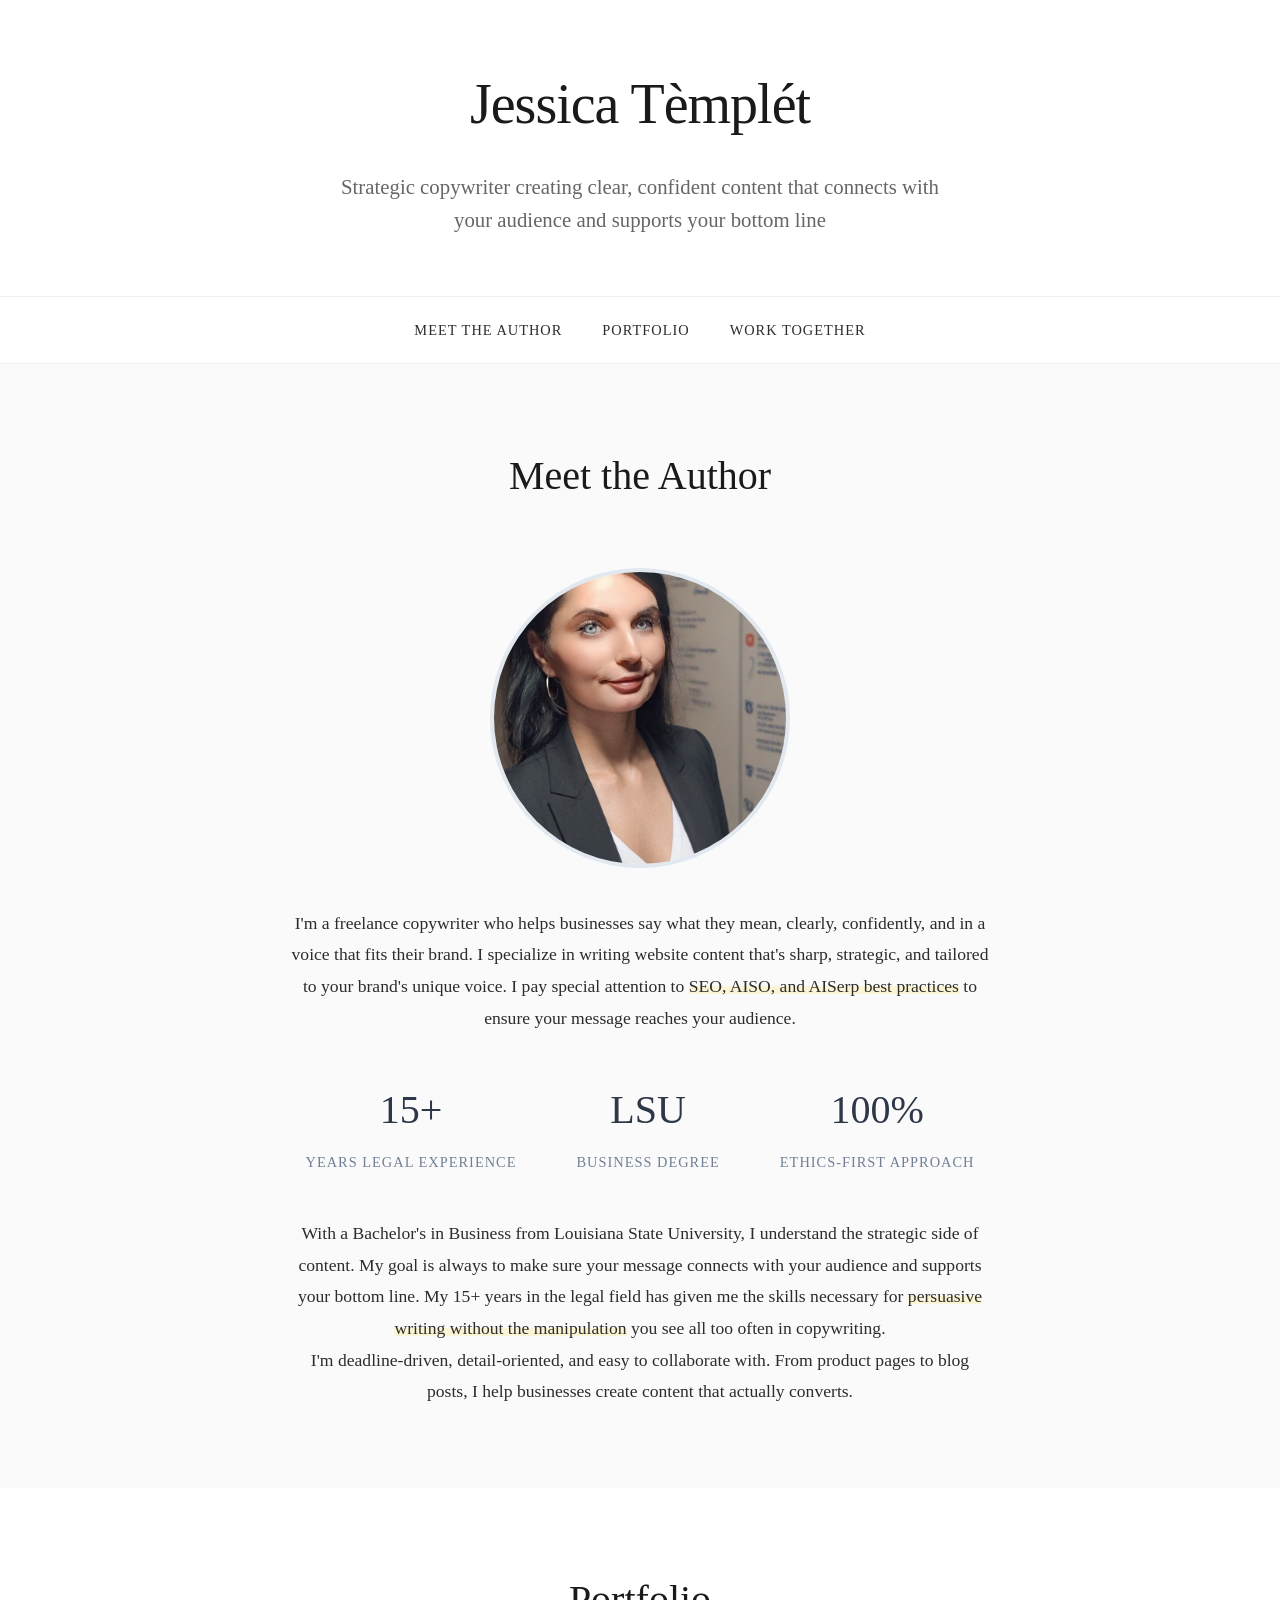
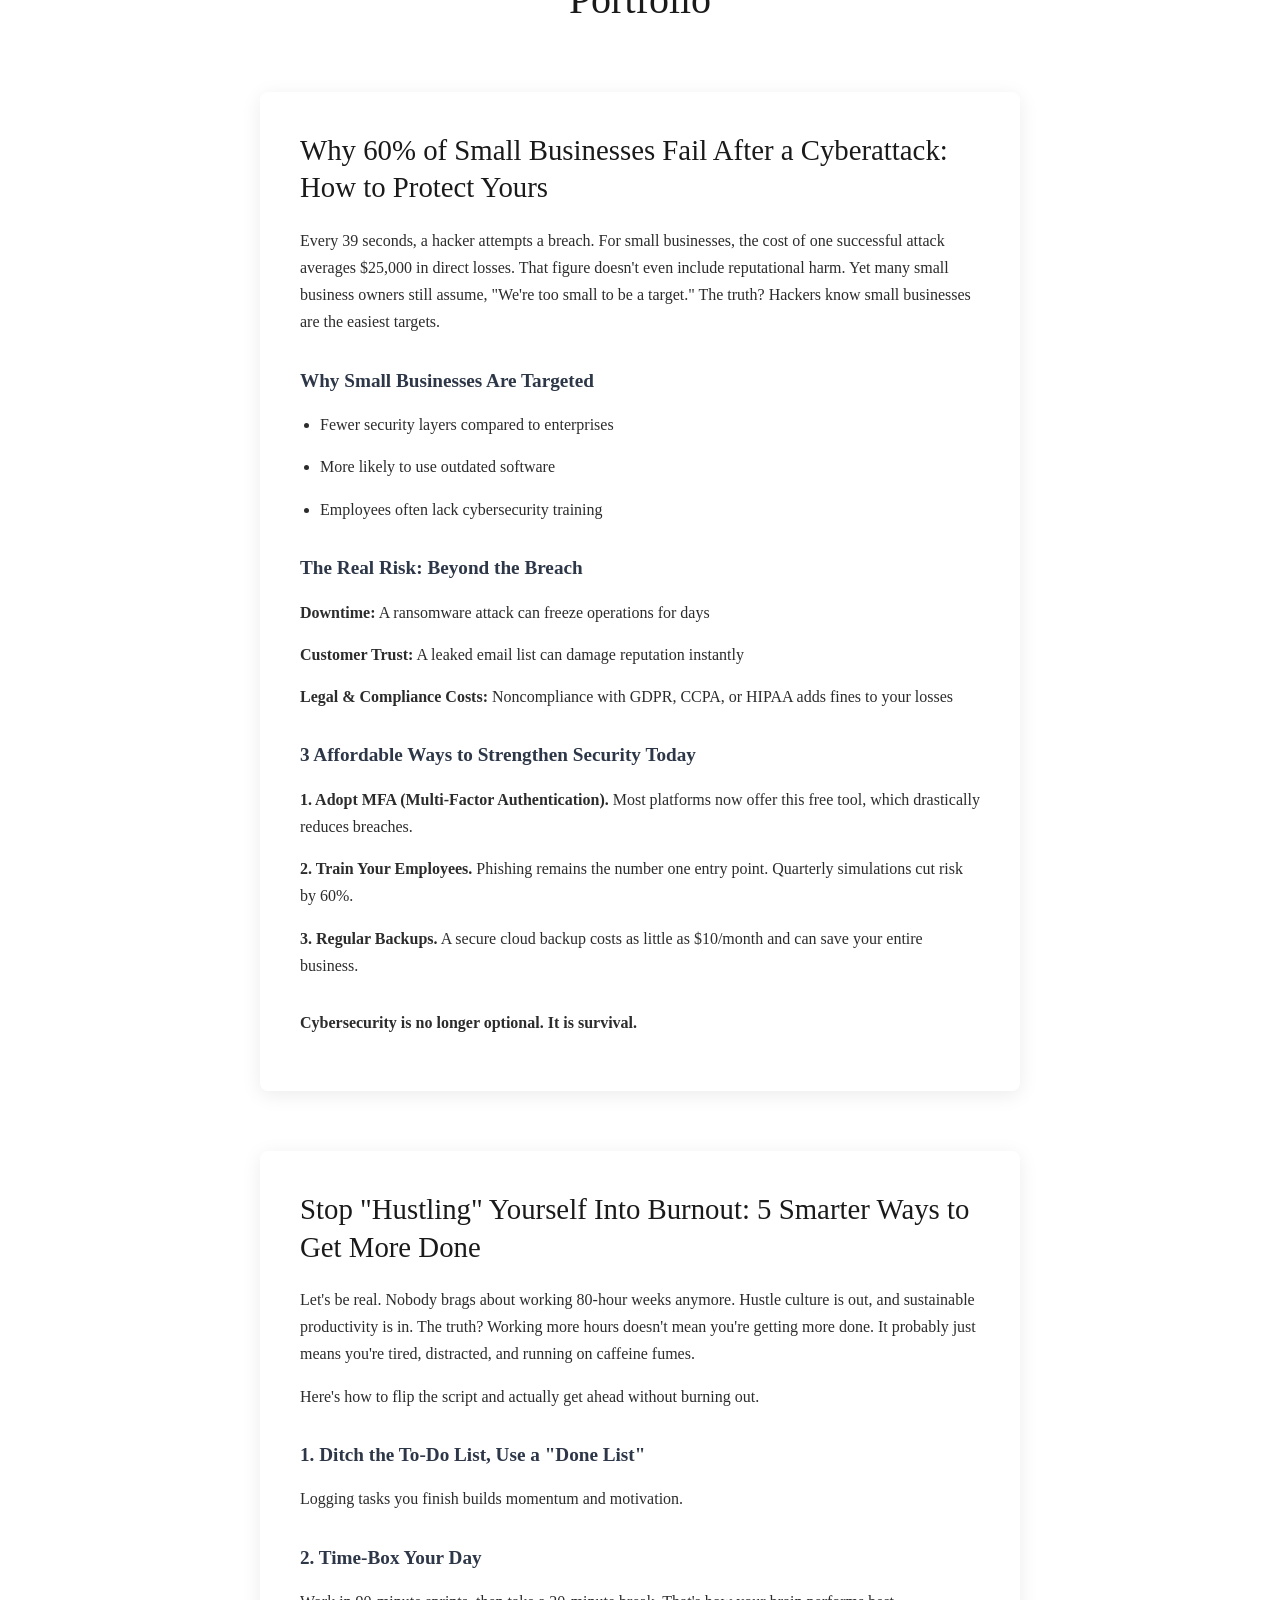
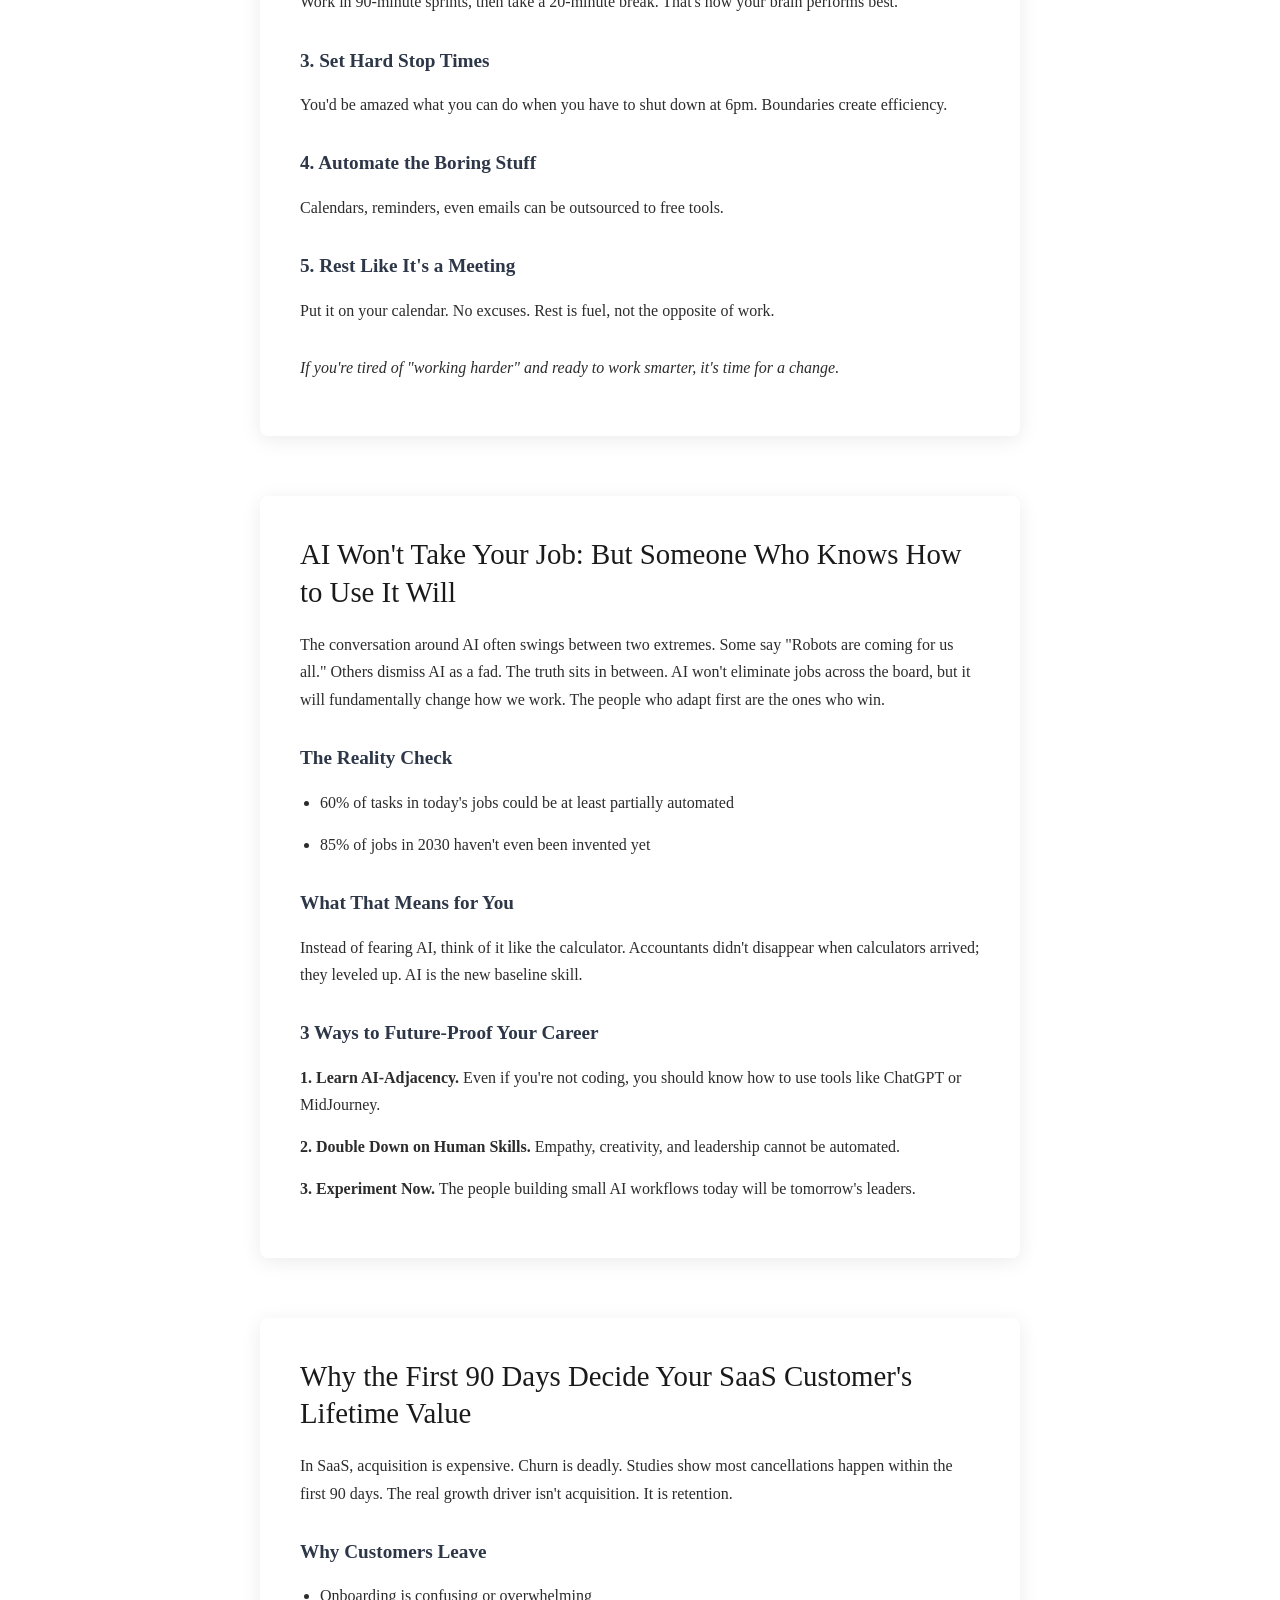
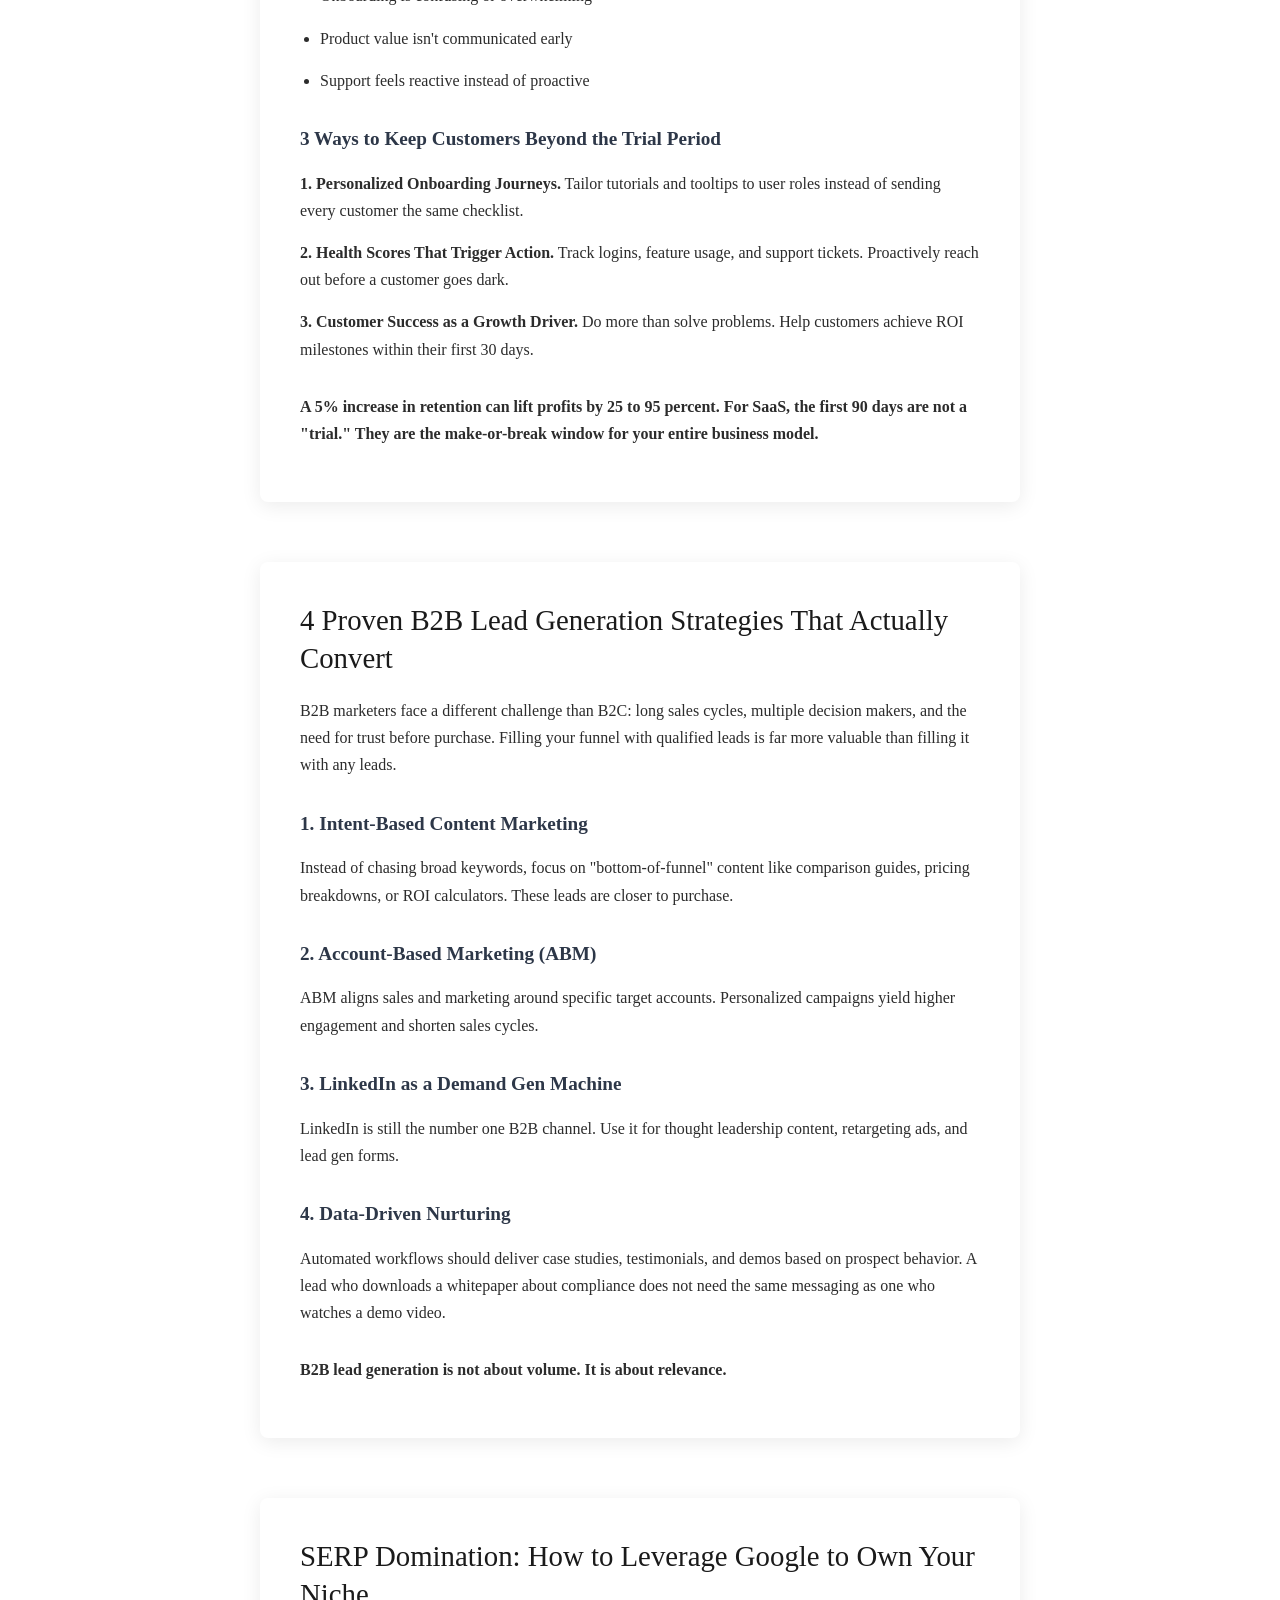
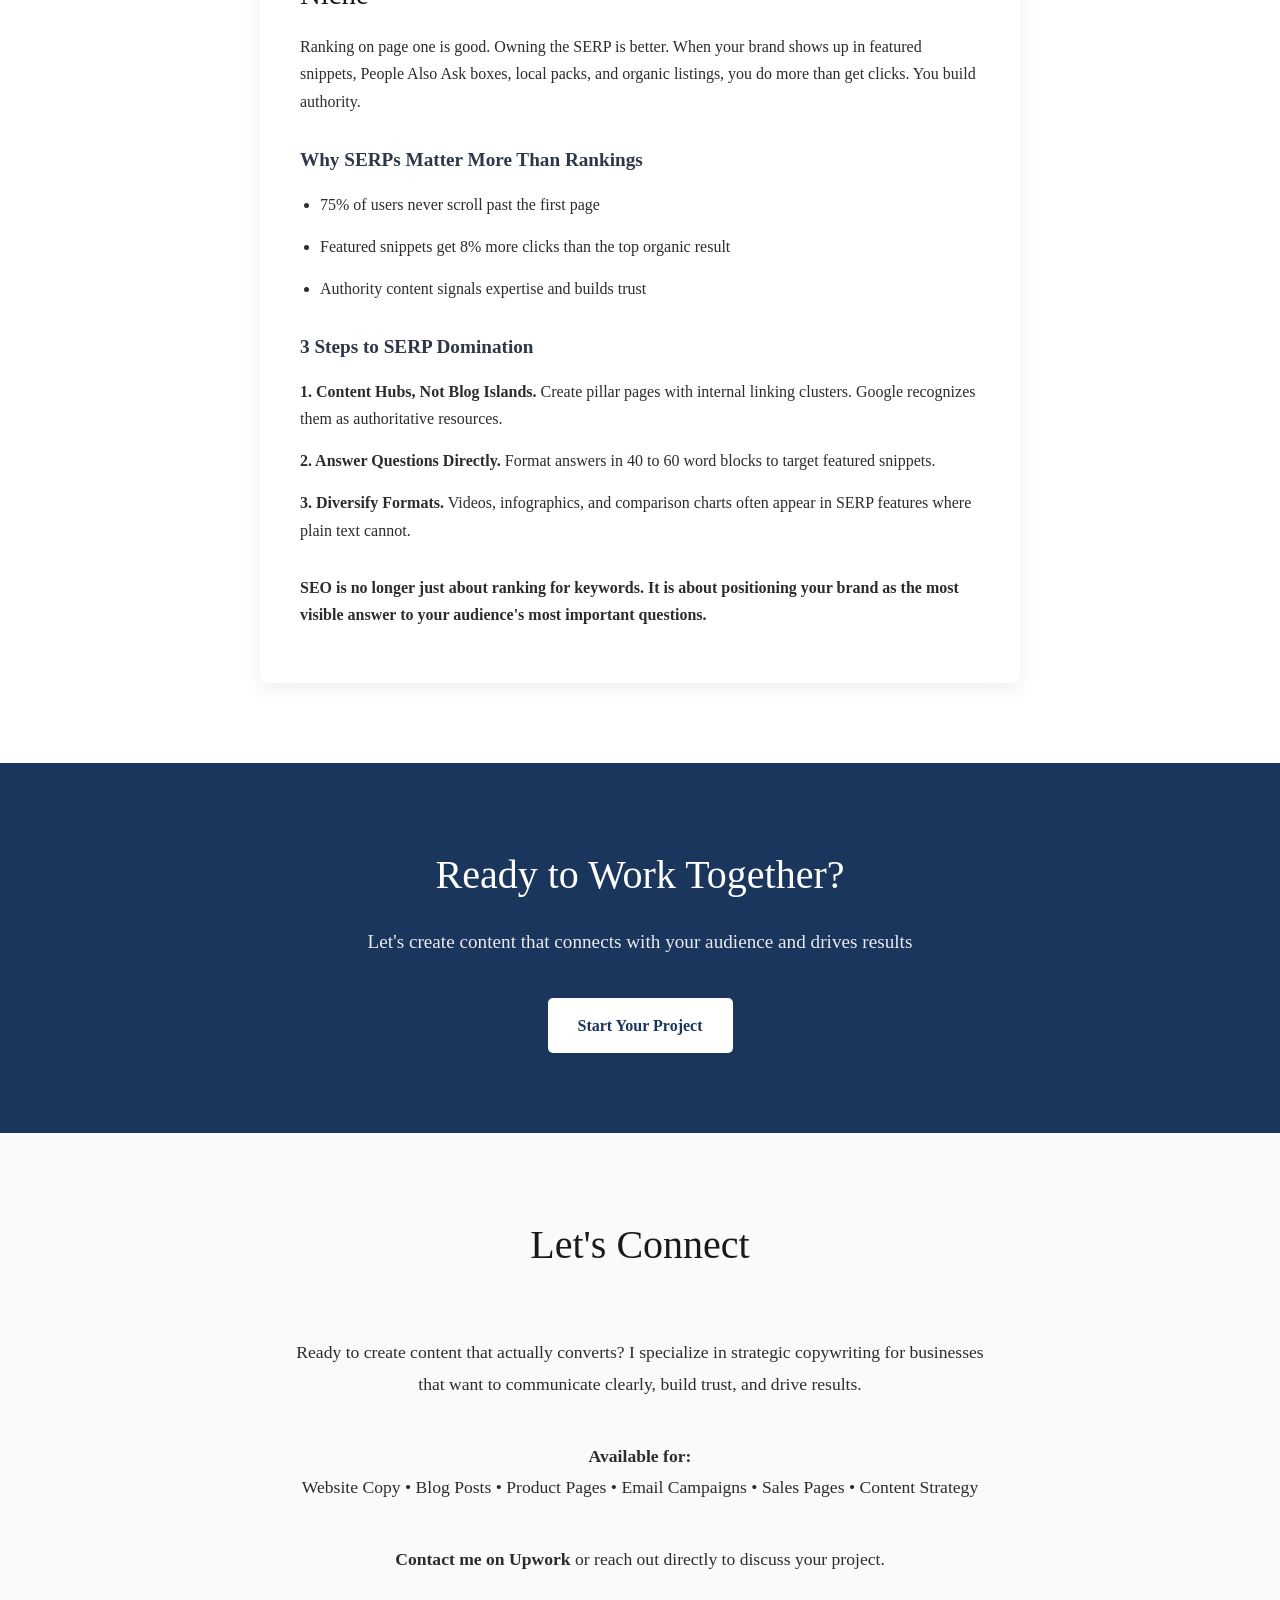
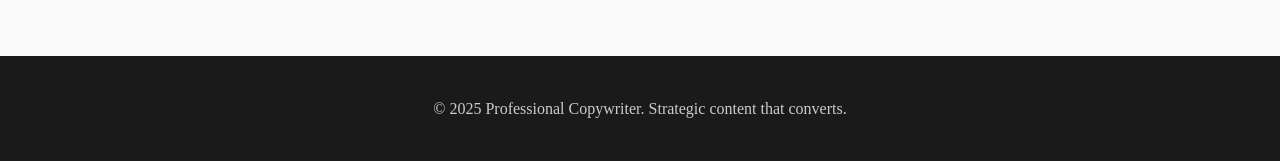
==== index.html @ e5ee4c9c "Update index.html" ====
<!DOCTYPE html>
<html lang="en">
<head>
    <meta charset="UTF-8">
    <meta name="viewport" content="width=device-width, initial-scale=1.0">
    <title>Jessica Tèmplét | Strategic Content That Converts</title>
    <meta name="description" content="Jessica Tèmplét - Freelance copywriter specializing in strategic business content. 15+ years legal experience. Clear, confident copy that converts.">
    <style>
        * {
            margin: 0;
            padding: 0;
            box-sizing: border-box;
        }

        body {
            font-family: 'Georgia', serif;
            line-height: 1.6;
            color: #2c2c2c;
            background-color: #fafafa;
        }

        .container {
            max-width: 800px;
            margin: 0 auto;
            padding: 0 20px;
        }

        header {
            background: #fff;
            padding: 60px 0;
            text-align: center;
            border-bottom: 1px solid #eee;
        }

        .hero-title {
            font-size: 3.5rem;
            font-weight: 300;
            letter-spacing: -1px;
            margin-bottom: 20px;
            color: #1a1a1a;
        }

        .hero-subtitle {
            font-size: 1.3rem;
            color: #666;
            font-weight: 300;
            max-width: 600px;
            margin: 0 auto;
        }

        nav {
            background: #fff;
            padding: 20px 0;
            position: sticky;
            top: 0;
            z-index: 100;
            border-bottom: 1px solid #eee;
        }

        .nav-links {
            display: flex;
            justify-content: center;
            gap: 40px;
            list-style: none;
        }

        .nav-links a {
            text-decoration: none;
            color: #2c2c2c;
            font-weight: 400;
            transition: color 0.3s ease;
            text-transform: uppercase;
            letter-spacing: 1px;
            font-size: 0.9rem;
        }

        .nav-links a:hover {
            color: #1a365d;
        }

        .section {
            padding: 80px 0;
        }

        .section-title {
            font-size: 2.5rem;
            font-weight: 300;
            text-align: center;
            margin-bottom: 60px;
            color: #1a1a1a;
        }

        .about-content {
            font-size: 1.1rem;
            line-height: 1.8;
            max-width: 700px;
            margin: 0 auto;
            text-align: center;
        }

        .portfolio-grid {
            display: grid;
            gap: 60px;
        }

        .portfolio-item {
            background: #fff;
            padding: 40px;
            border-radius: 8px;
            box-shadow: 0 4px 20px rgba(0,0,0,0.08);
            transition: transform 0.3s ease, box-shadow 0.3s ease;
        }

        .portfolio-item:hover {
            transform: translateY(-5px);
            box-shadow: 0 8px 30px rgba(0,0,0,0.12);
        }

        .portfolio-item h3 {
            font-size: 1.8rem;
            font-weight: 400;
            margin-bottom: 20px;
            color: #1a1a1a;
            line-height: 1.3;
        }

        .portfolio-item h4 {
            font-size: 1.2rem;
            font-weight: 600;
            margin: 30px 0 15px 0;
            color: #2d3748;
        }

        .portfolio-item p, .portfolio-item li {
            margin-bottom: 15px;
            line-height: 1.7;
        }

        .portfolio-item ul {
            margin: 15px 0 15px 20px;
        }

        .cta-section {
            background: #1a365d;
            color: white;
            text-align: center;
            padding: 80px 0;
        }

        .cta-title {
            font-size: 2.5rem;
            font-weight: 300;
            margin-bottom: 20px;
        }

        .cta-subtitle {
            font-size: 1.2rem;
            margin-bottom: 40px;
            opacity: 0.9;
        }

        .cta-button {
            display: inline-block;
            background: #fff;
            color: #1a365d;
            padding: 15px 30px;
            text-decoration: none;
            border-radius: 5px;
            font-weight: 600;
            transition: transform 0.3s ease;
        }

        .cta-button:hover {
            transform: translateY(-2px);
        }

        .stats {
            display: flex;
            justify-content: center;
            gap: 60px;
            margin: 40px 0;
            flex-wrap: wrap;
        }

        .stat {
            text-align: center;
        }

        .stat-number {
            font-size: 2.5rem;
            font-weight: 300;
            color: #2d3748;
            display: block;
        }

        .stat-label {
            font-size: 0.9rem;
            text-transform: uppercase;
            letter-spacing: 1px;
            color: #718096;
        }

        .author-photo {
            width: 300px;
            height: 300px;
            border-radius: 50%;
            margin: 0 auto 40px auto;
            display: block;
            object-fit: cover;
            border: 4px solid #e2e8f0;
        }

        footer {
            background: #1a1a1a;
            color: #ccc;
            text-align: center;
            padding: 40px 0;
        }

        .highlight {
            background: linear-gradient(120deg, #ffd70026 0%, #ffd70026 100%);
            background-repeat: no-repeat;
            background-size: 100% 40%;
            background-position: 0 80%;
        }

        @media (max-width: 768px) {
            .hero-title {
                font-size: 2.5rem;
            }
            
            .nav-links {
                flex-direction: column;
                gap: 20px;
            }
            
            .stats {
                flex-direction: column;
                gap: 30px;
            }
            
            .section {
                padding: 60px 0;
            }
        }
    </style>
</head>
<body>
    <header>
        <div class="container">
            <h1 class="hero-title">Jessica Tèmplét</h1>
            <p class="hero-subtitle">Strategic copywriter creating clear, confident content that connects with your audience and supports your bottom line</p>
        </div>
    </header>

    <nav>
        <div class="container">
            <ul class="nav-links">
                <li><a href="#about">Meet the Author</a></li>
                <li><a href="#portfolio">Portfolio</a></li>
                <li><a href="#contact">Work Together</a></li>
            </ul>
        </div>
    </nav>

    <section id="about" class="section">
        <div class="container">
            <h2 class="section-title">Meet the Author</h2>
            <img src="photo-placeholder.jpg" alt="Jessica Tèmplét" class="author-photo">
            <div class="about-content">
                <p>I'm a freelance copywriter who helps businesses say what they mean, clearly, confidently, and in a voice that fits their brand. I specialize in writing website content that's sharp, strategic, and tailored to your brand's unique voice. I pay special attention to <span class="highlight">SEO, AISO, and AISerp best practices</span> to ensure your message reaches your audience.</p>
                
                <div class="stats">
                    <div class="stat">
                        <span class="stat-number">15+</span>
                        <span class="stat-label">Years Legal Experience</span>
                    </div>
                    <div class="stat">
                        <span class="stat-number">LSU</span>
                        <span class="stat-label">Business Degree</span>
                    </div>
                    <div class="stat">
                        <span class="stat-number">100%</span>
                        <span class="stat-label">Ethics-First Approach</span>
                    </div>
                </div>

                <p>With a Bachelor's in Business from Louisiana State University, I understand the strategic side of content. My goal is always to make sure your message connects with your audience and supports your bottom line. My 15+ years in the legal field has given me the skills necessary for <span class="highlight">persuasive writing without the manipulation</span> you see all too often in copywriting.</p>

                <p>I'm deadline-driven, detail-oriented, and easy to collaborate with. From product pages to blog posts, I help businesses create content that actually converts.</p>
            </div>
        </div>
    </section>

    <section id="portfolio" class="section" style="background: #fff;">
        <div class="container">
            <h2 class="section-title">Portfolio</h2>
            <div class="portfolio-grid">
                
                <article class="portfolio-item">
                    <h3>Why 60% of Small Businesses Fail After a Cyberattack: How to Protect Yours</h3>
                    <p>Every 39 seconds, a hacker attempts a breach. For small businesses, the cost of one successful attack averages $25,000 in direct losses. That figure doesn't even include reputational harm. Yet many small business owners still assume, "We're too small to be a target." The truth? Hackers know small businesses are the easiest targets.</p>
                    
                    <h4>Why Small Businesses Are Targeted</h4>
                    <ul>
                        <li>Fewer security layers compared to enterprises</li>
                        <li>More likely to use outdated software</li>
                        <li>Employees often lack cybersecurity training</li>
                    </ul>
                    
                    <h4>The Real Risk: Beyond the Breach</h4>
                    <p><strong>Downtime:</strong> A ransomware attack can freeze operations for days</p>
                    <p><strong>Customer Trust:</strong> A leaked email list can damage reputation instantly</p>
                    <p><strong>Legal & Compliance Costs:</strong> Noncompliance with GDPR, CCPA, or HIPAA adds fines to your losses</p>
                    
                    <h4>3 Affordable Ways to Strengthen Security Today</h4>
                    <p><strong>1. Adopt MFA (Multi-Factor Authentication).</strong> Most platforms now offer this free tool, which drastically reduces breaches.</p>
                    <p><strong>2. Train Your Employees.</strong> Phishing remains the number one entry point. Quarterly simulations cut risk by 60%.</p>
                    <p><strong>3. Regular Backups.</strong> A secure cloud backup costs as little as $10/month and can save your entire business.</p>
                    
                    <p style="margin-top: 30px; font-weight: 600;">Cybersecurity is no longer optional. It is survival.</p>
                </article>

                <article class="portfolio-item">
                    <h3>Stop "Hustling" Yourself Into Burnout: 5 Smarter Ways to Get More Done</h3>
                    <p>Let's be real. Nobody brags about working 80-hour weeks anymore. Hustle culture is out, and sustainable productivity is in. The truth? Working more hours doesn't mean you're getting more done. It probably just means you're tired, distracted, and running on caffeine fumes.</p>
                    
                    <p>Here's how to flip the script and actually get ahead without burning out.</p>
                    
                    <h4>1. Ditch the To-Do List, Use a "Done List"</h4>
                    <p>Logging tasks you finish builds momentum and motivation.</p>
                    
                    <h4>2. Time-Box Your Day</h4>
                    <p>Work in 90-minute sprints, then take a 20-minute break. That's how your brain performs best.</p>
                    
                    <h4>3. Set Hard Stop Times</h4>
                    <p>You'd be amazed what you can do when you have to shut down at 6pm. Boundaries create efficiency.</p>
                    
                    <h4>4. Automate the Boring Stuff</h4>
                    <p>Calendars, reminders, even emails can be outsourced to free tools.</p>
                    
                    <h4>5. Rest Like It's a Meeting</h4>
                    <p>Put it on your calendar. No excuses. Rest is fuel, not the opposite of work.</p>
                    
                    <p style="margin-top: 30px; font-style: italic;">If you're tired of "working harder" and ready to work smarter, it's time for a change.</p>
                </article>

                <article class="portfolio-item">
                    <h3>AI Won't Take Your Job: But Someone Who Knows How to Use It Will</h3>
                    <p>The conversation around AI often swings between two extremes. Some say "Robots are coming for us all." Others dismiss AI as a fad. The truth sits in between. AI won't eliminate jobs across the board, but it will fundamentally change how we work. The people who adapt first are the ones who win.</p>
                    
                    <h4>The Reality Check</h4>
                    <ul>
                        <li>60% of tasks in today's jobs could be at least partially automated</li>
                        <li>85% of jobs in 2030 haven't even been invented yet</li>
                    </ul>
                    
                    <h4>What That Means for You</h4>
                    <p>Instead of fearing AI, think of it like the calculator. Accountants didn't disappear when calculators arrived; they leveled up. AI is the new baseline skill.</p>
                    
                    <h4>3 Ways to Future-Proof Your Career</h4>
                    <p><strong>1. Learn AI-Adjacency.</strong> Even if you're not coding, you should know how to use tools like ChatGPT or MidJourney.</p>
                    <p><strong>2. Double Down on Human Skills.</strong> Empathy, creativity, and leadership cannot be automated.</p>
                    <p><strong>3. Experiment Now.</strong> The people building small AI workflows today will be tomorrow's leaders.</p>
                </article>

                <article class="portfolio-item">
                    <h3>Why the First 90 Days Decide Your SaaS Customer's Lifetime Value</h3>
                    <p>In SaaS, acquisition is expensive. Churn is deadly. Studies show most cancellations happen within the first 90 days. The real growth driver isn't acquisition. It is retention.</p>
                    
                    <h4>Why Customers Leave</h4>
                    <ul>
                        <li>Onboarding is confusing or overwhelming</li>
                        <li>Product value isn't communicated early</li>
                        <li>Support feels reactive instead of proactive</li>
                    </ul>
                    
                    <h4>3 Ways to Keep Customers Beyond the Trial Period</h4>
                    <p><strong>1. Personalized Onboarding Journeys.</strong> Tailor tutorials and tooltips to user roles instead of sending every customer the same checklist.</p>
                    <p><strong>2. Health Scores That Trigger Action.</strong> Track logins, feature usage, and support tickets. Proactively reach out before a customer goes dark.</p>
                    <p><strong>3. Customer Success as a Growth Driver.</strong> Do more than solve problems. Help customers achieve ROI milestones within their first 30 days.</p>
                    
                    <p style="margin-top: 30px; font-weight: 600;">A 5% increase in retention can lift profits by 25 to 95 percent. For SaaS, the first 90 days are not a "trial." They are the make-or-break window for your entire business model.</p>
                </article>

                <article class="portfolio-item">
                    <h3>4 Proven B2B Lead Generation Strategies That Actually Convert</h3>
                    <p>B2B marketers face a different challenge than B2C: long sales cycles, multiple decision makers, and the need for trust before purchase. Filling your funnel with qualified leads is far more valuable than filling it with any leads.</p>
                    
                    <h4>1. Intent-Based Content Marketing</h4>
                    <p>Instead of chasing broad keywords, focus on "bottom-of-funnel" content like comparison guides, pricing breakdowns, or ROI calculators. These leads are closer to purchase.</p>
                    
                    <h4>2. Account-Based Marketing (ABM)</h4>
                    <p>ABM aligns sales and marketing around specific target accounts. Personalized campaigns yield higher engagement and shorten sales cycles.</p>
                    
                    <h4>3. LinkedIn as a Demand Gen Machine</h4>
                    <p>LinkedIn is still the number one B2B channel. Use it for thought leadership content, retargeting ads, and lead gen forms.</p>
                    
                    <h4>4. Data-Driven Nurturing</h4>
                    <p>Automated workflows should deliver case studies, testimonials, and demos based on prospect behavior. A lead who downloads a whitepaper about compliance does not need the same messaging as one who watches a demo video.</p>
                    
                    <p style="margin-top: 30px; font-weight: 600;">B2B lead generation is not about volume. It is about relevance.</p>
                </article>

                <article class="portfolio-item">
                    <h3>SERP Domination: How to Leverage Google to Own Your Niche</h3>
                    <p>Ranking on page one is good. Owning the SERP is better. When your brand shows up in featured snippets, People Also Ask boxes, local packs, and organic listings, you do more than get clicks. You build authority.</p>
                    
                    <h4>Why SERPs Matter More Than Rankings</h4>
                    <ul>
                        <li>75% of users never scroll past the first page</li>
                        <li>Featured snippets get 8% more clicks than the top organic result</li>
                        <li>Authority content signals expertise and builds trust</li>
                    </ul>
                    
                    <h4>3 Steps to SERP Domination</h4>
                    <p><strong>1. Content Hubs, Not Blog Islands.</strong> Create pillar pages with internal linking clusters. Google recognizes them as authoritative resources.</p>
                    <p><strong>2. Answer Questions Directly.</strong> Format answers in 40 to 60 word blocks to target featured snippets.</p>
                    <p><strong>3. Diversify Formats.</strong> Videos, infographics, and comparison charts often appear in SERP features where plain text cannot.</p>
                    
                    <p style="margin-top: 30px; font-weight: 600;">SEO is no longer just about ranking for keywords. It is about positioning your brand as the most visible answer to your audience's most important questions.</p>
                </article>

            </div>
        </div>
    </section>

    <section class="cta-section">
        <div class="container">
            <h2 class="cta-title">Ready to Work Together?</h2>
            <p class="cta-subtitle">Let's create content that connects with your audience and drives results</p>
            <a href="#contact" class="cta-button">Start Your Project</a>
        </div>
    </section>

    <section id="contact" class="section">
        <div class="container">
            <h2 class="section-title">Let's Connect</h2>
            <div class="about-content">
                <p>Ready to create content that actually converts? I specialize in strategic copywriting for businesses that want to communicate clearly, build trust, and drive results.</p>
                
                <p style="margin-top: 40px; font-weight: 600;">Available for:</p>
                <p>Website Copy • Blog Posts • Product Pages • Email Campaigns • Sales Pages • Content Strategy</p>
                
                <p style="margin-top: 40px;">
                    <strong>Contact me on Upwork</strong> or reach out directly to discuss your project.
                </p>
            </div>
        </div>
    </section>

    <footer>
        <div class="container">
            <p>&copy; 2025 Professional Copywriter. Strategic content that converts.</p>
        </div>
    </footer>

    <script>
        // Smooth scrolling for navigation links
        document.querySelectorAll('a[href^="#"]').forEach(anchor => {
            anchor.addEventListener('click', function (e) {
                e.preventDefault();
                const target = document.querySelector(this.getAttribute('href'));
                if (target) {
                    target.scrollIntoView({
                        behavior: 'smooth',
                        block: 'start'
                    });
                }
            });
        });

        // Add scroll effect to highlight current section
        window.addEventListener('scroll', () => {
            const sections = document.querySelectorAll('section[id]');
            const navLinks = document.querySelectorAll('.nav-links a');
            
            let current = '';
            sections.forEach(section => {
                const sectionTop = section.offsetTop - 100;
                if (window.pageYOffset >= sectionTop) {
                    current = section.getAttribute('id');
                }
            });

            navLinks.forEach(link => {
                link.style.color = link.getAttribute('href') === '#' + current ? '#0066cc' : '#2c2c2c';
            });
        });
    </script>
</body>
</html>
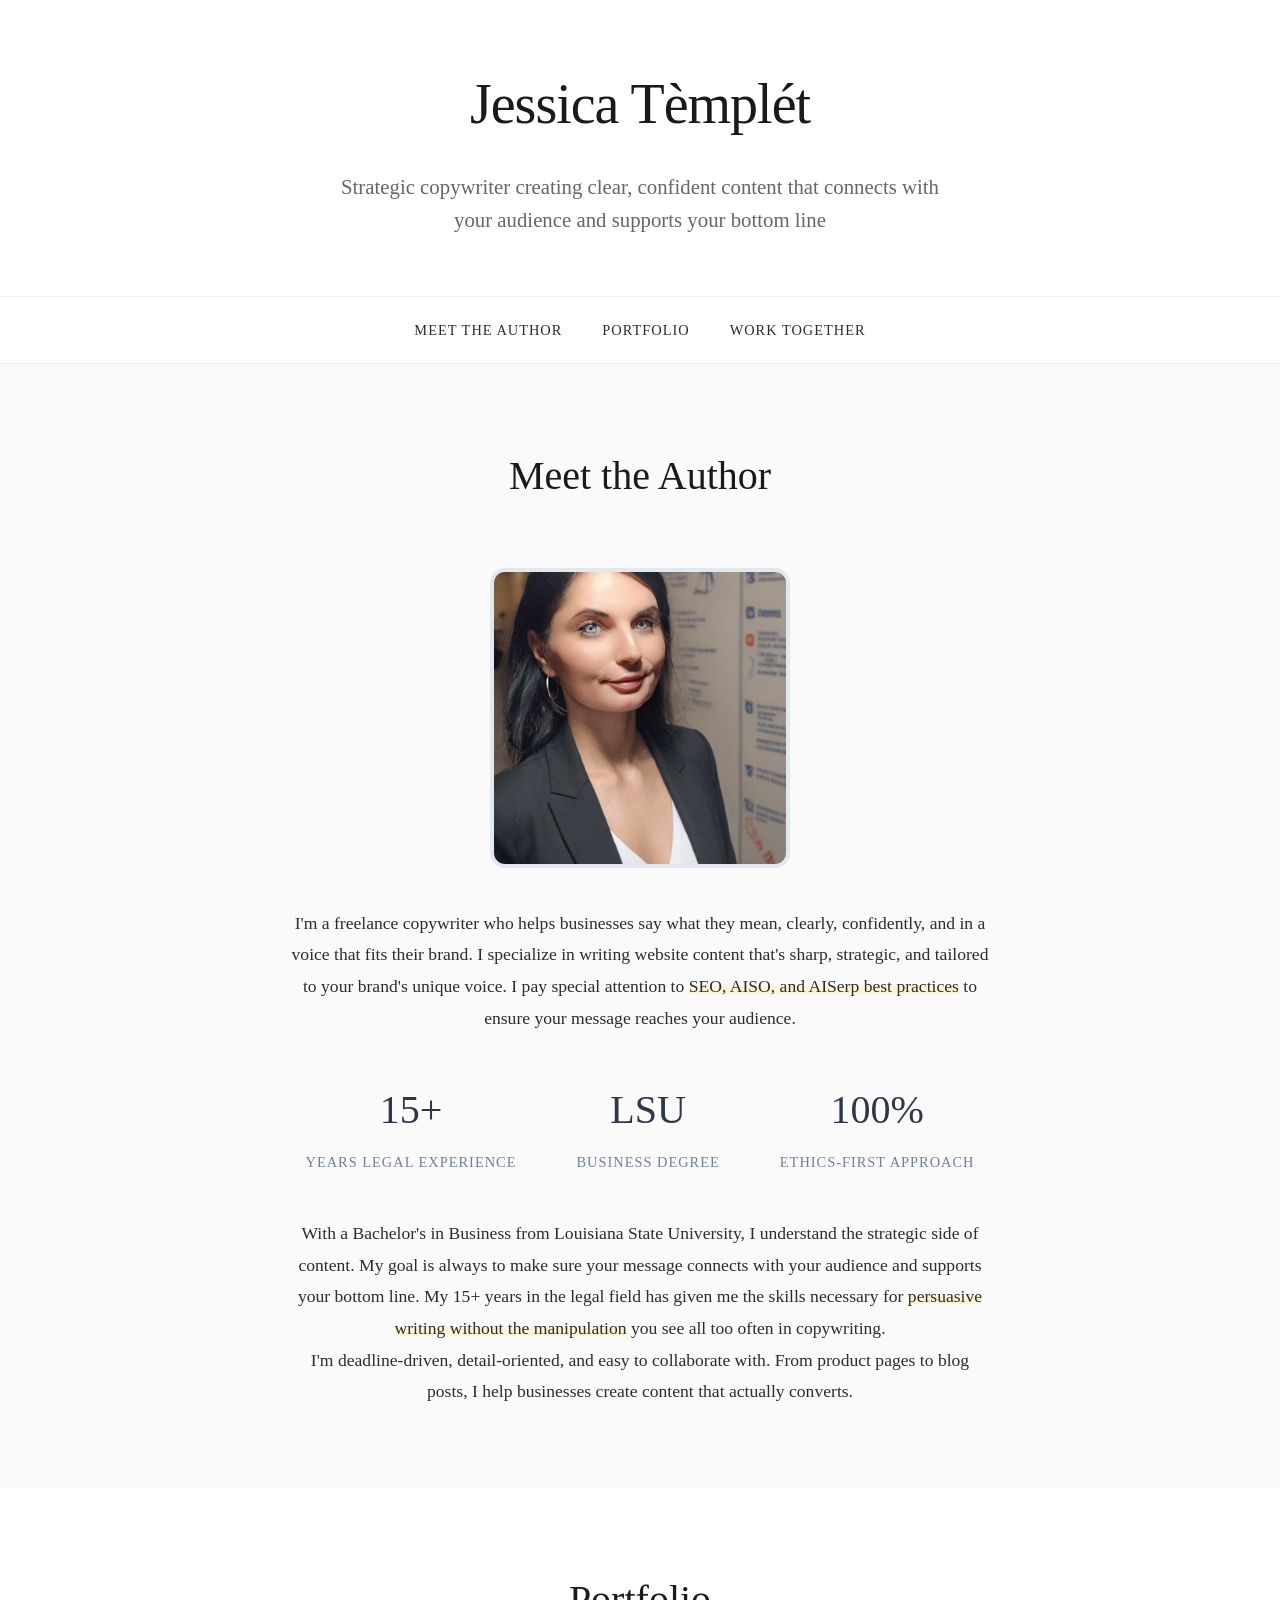
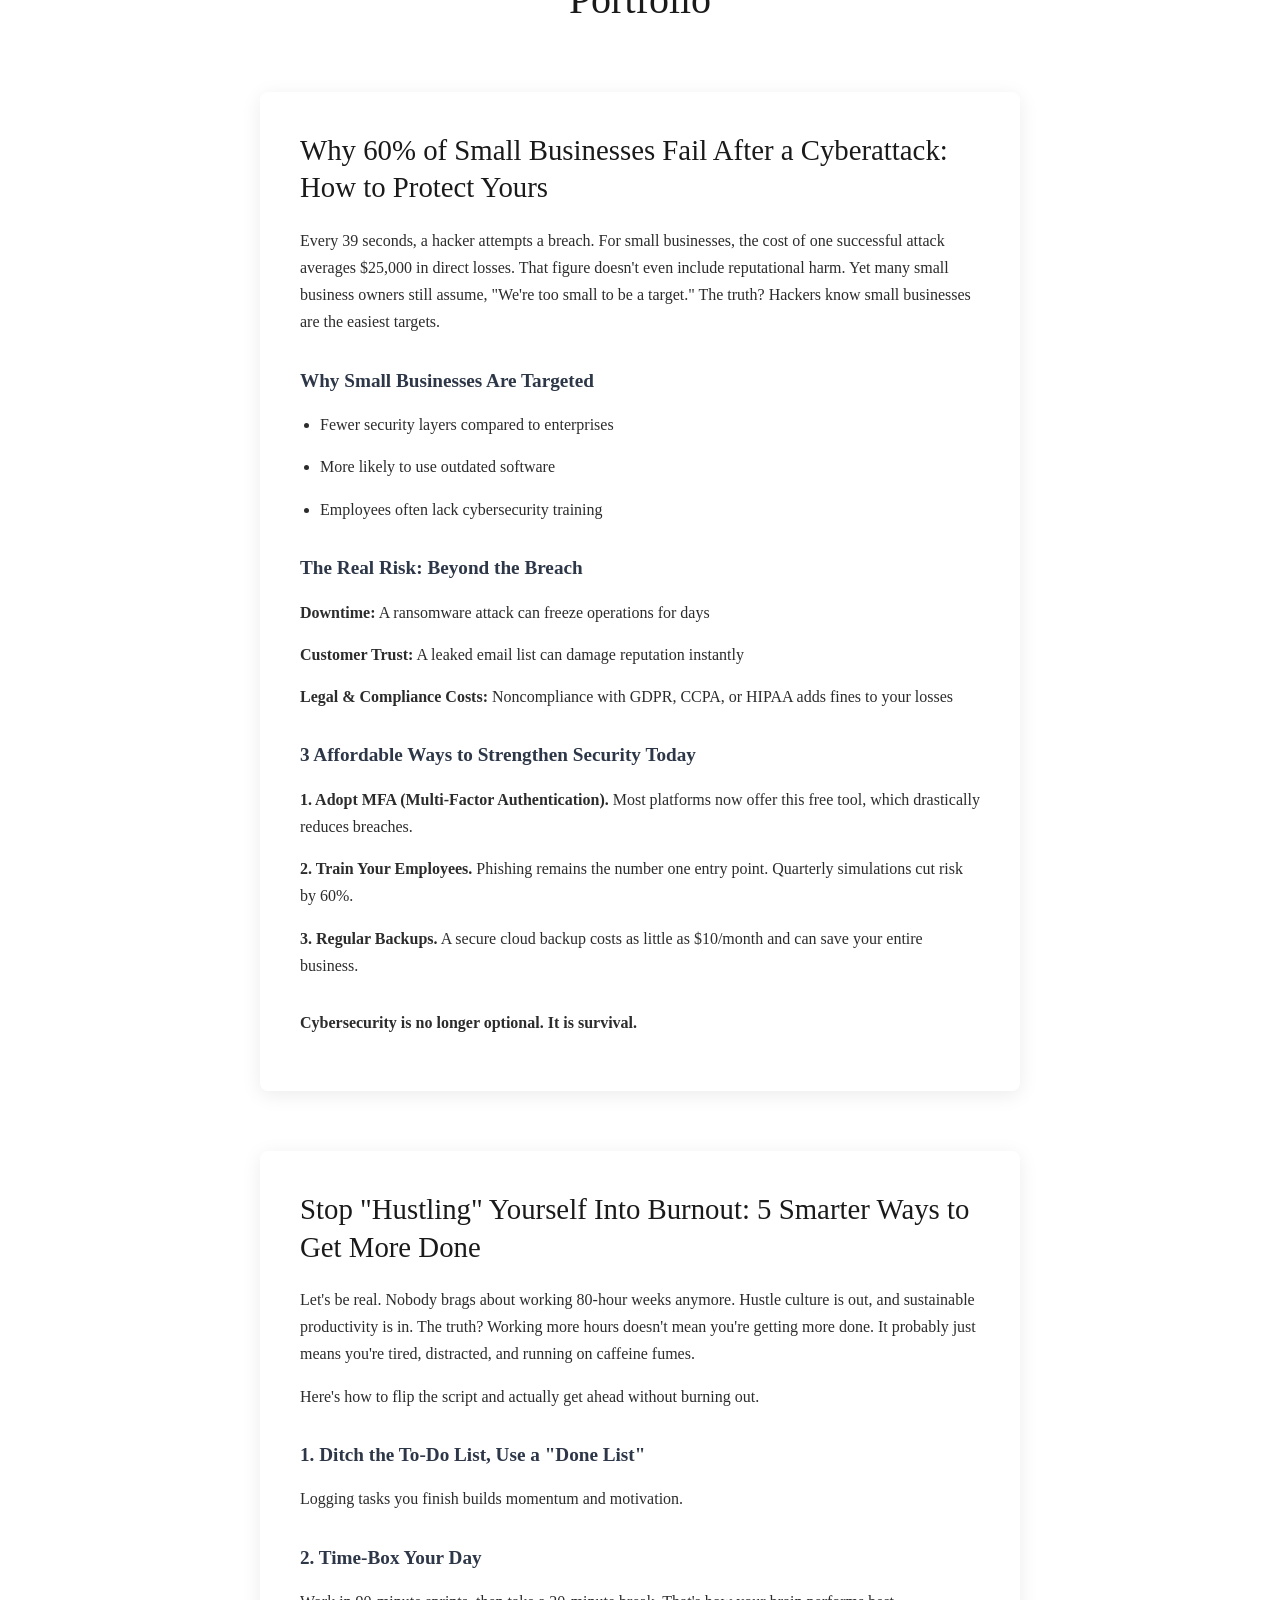
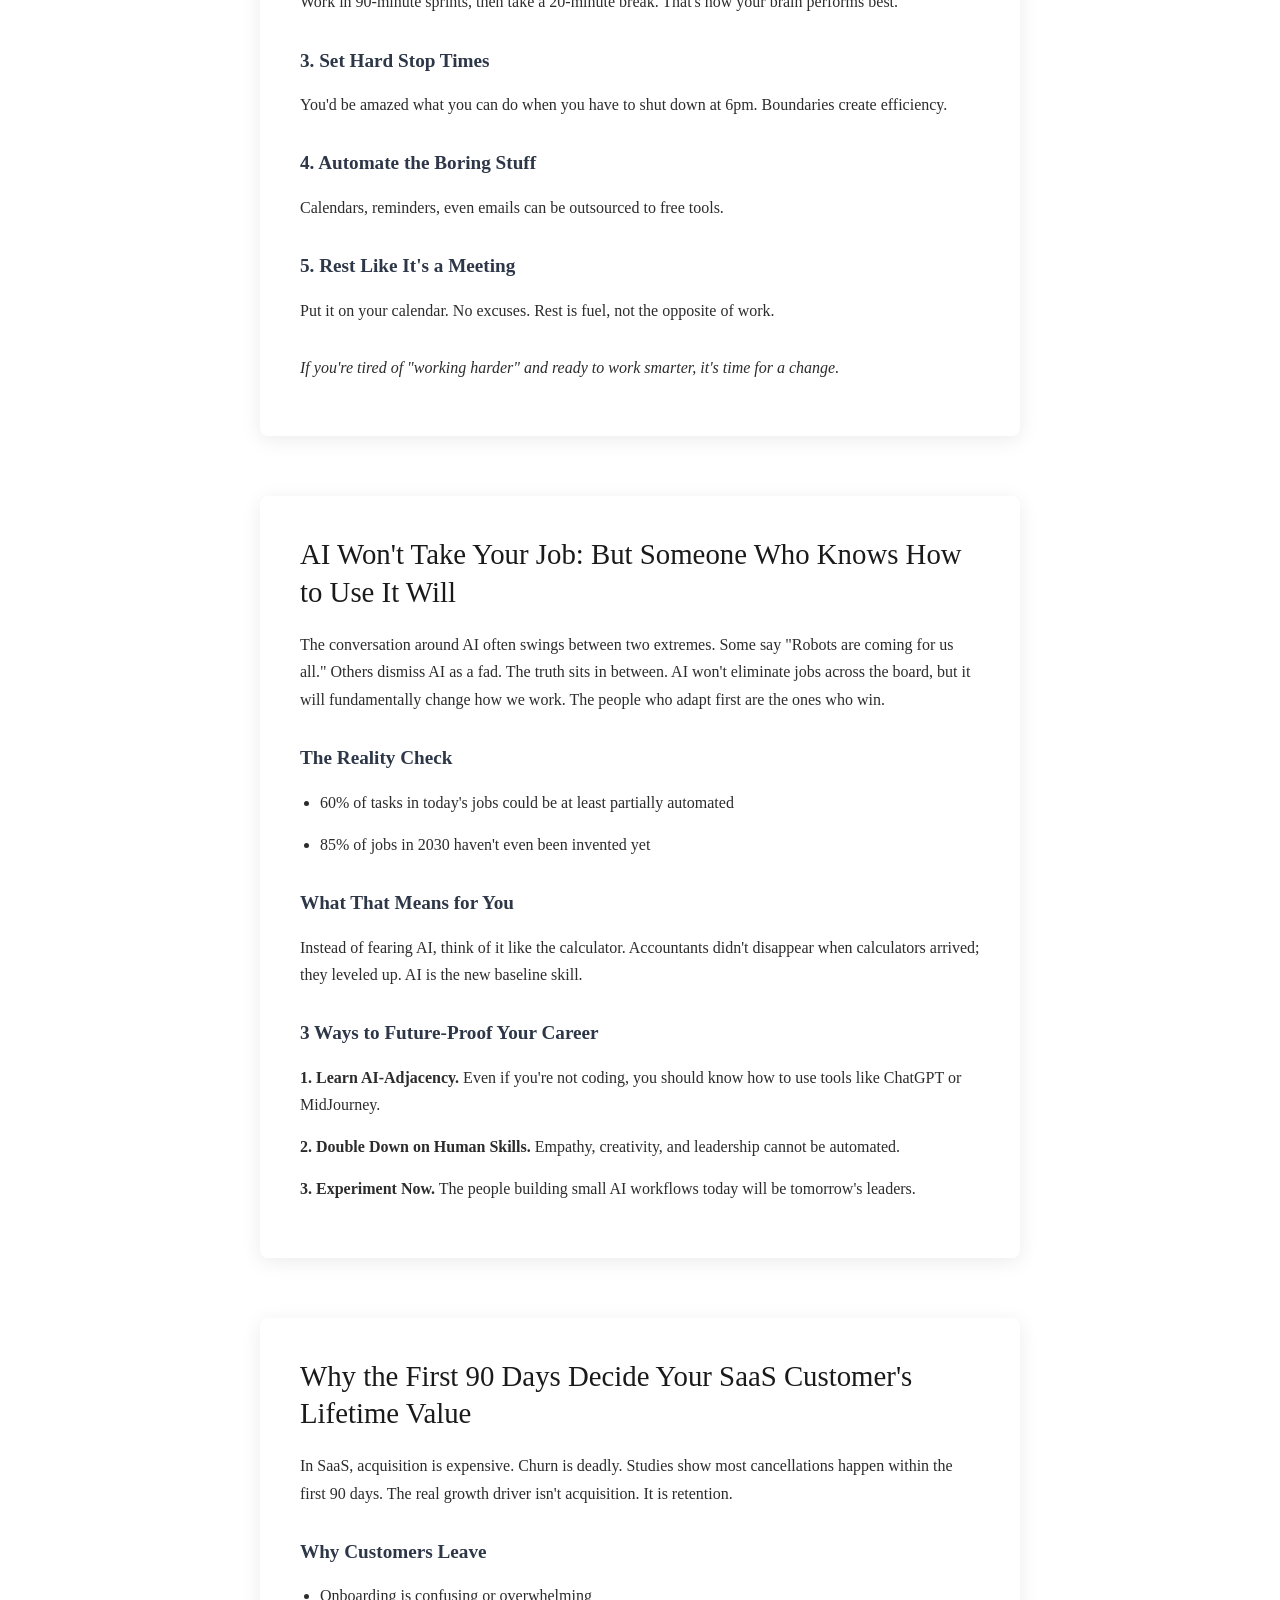
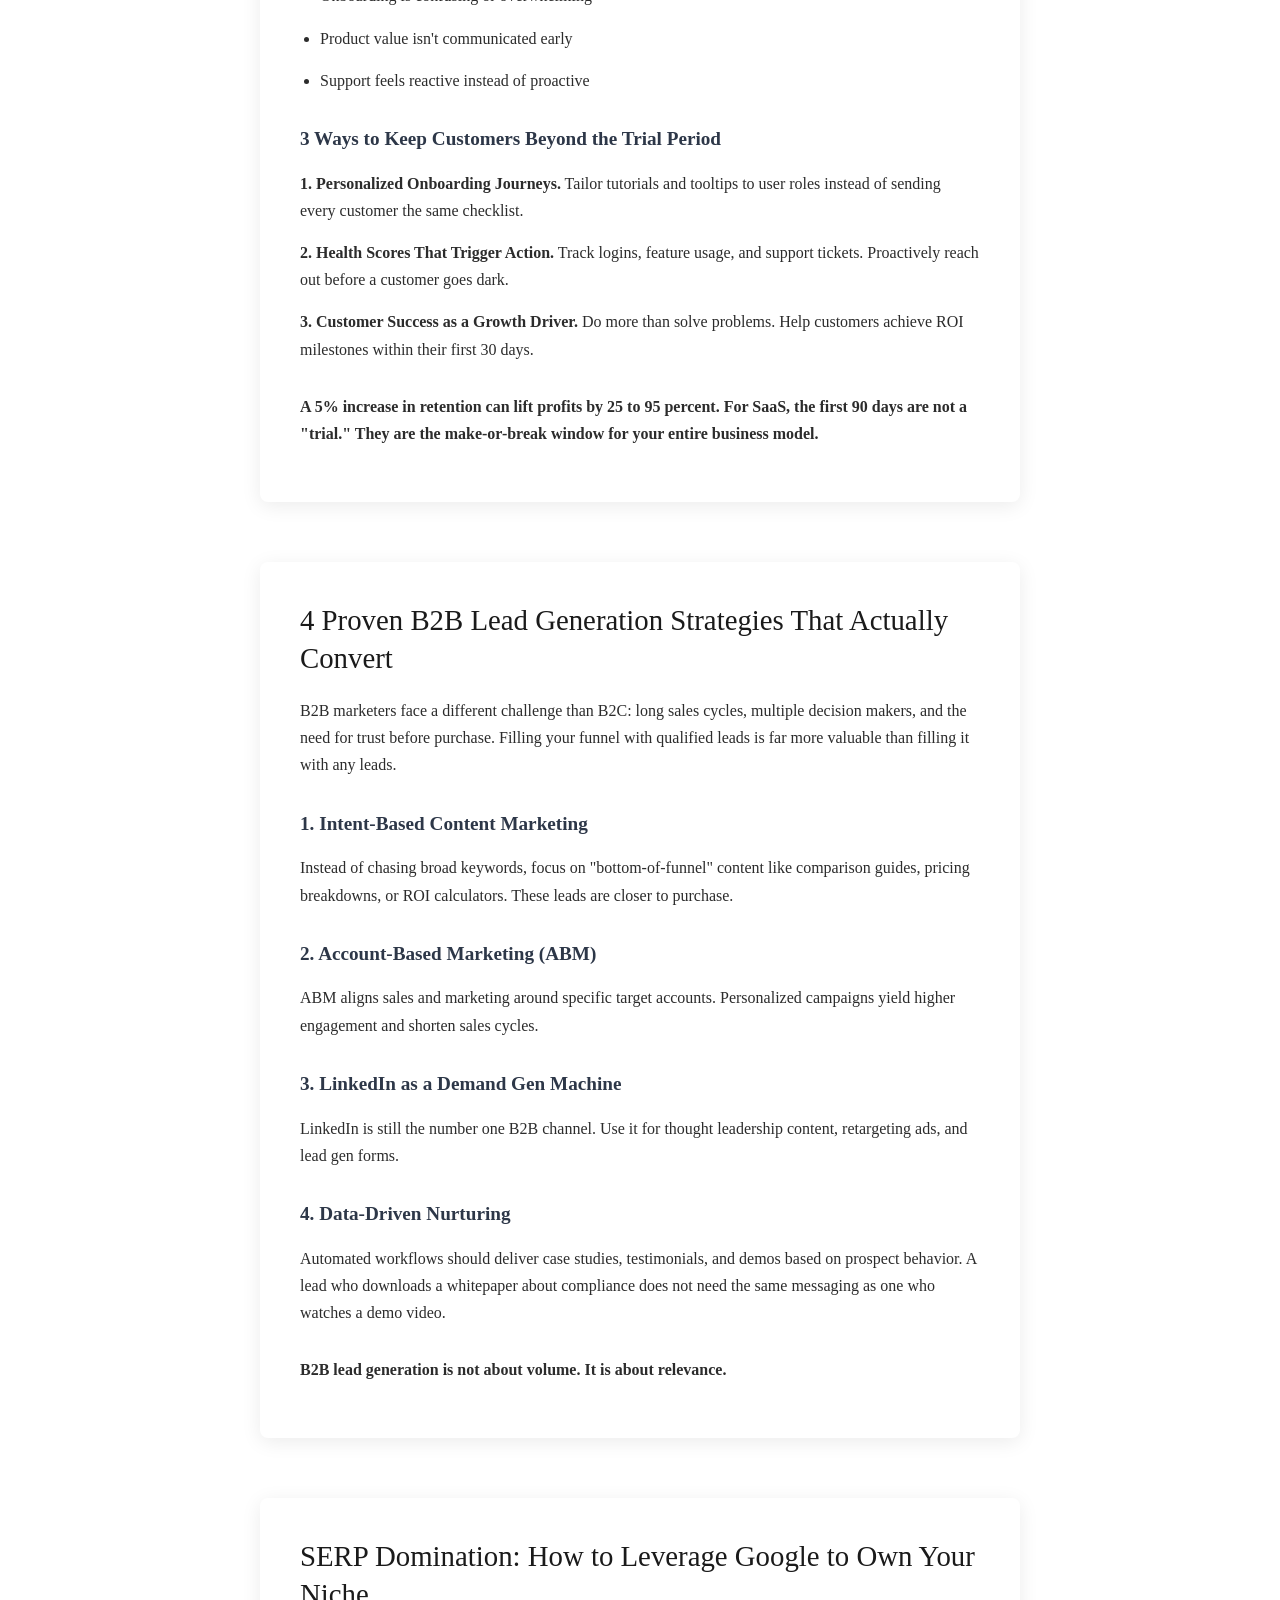
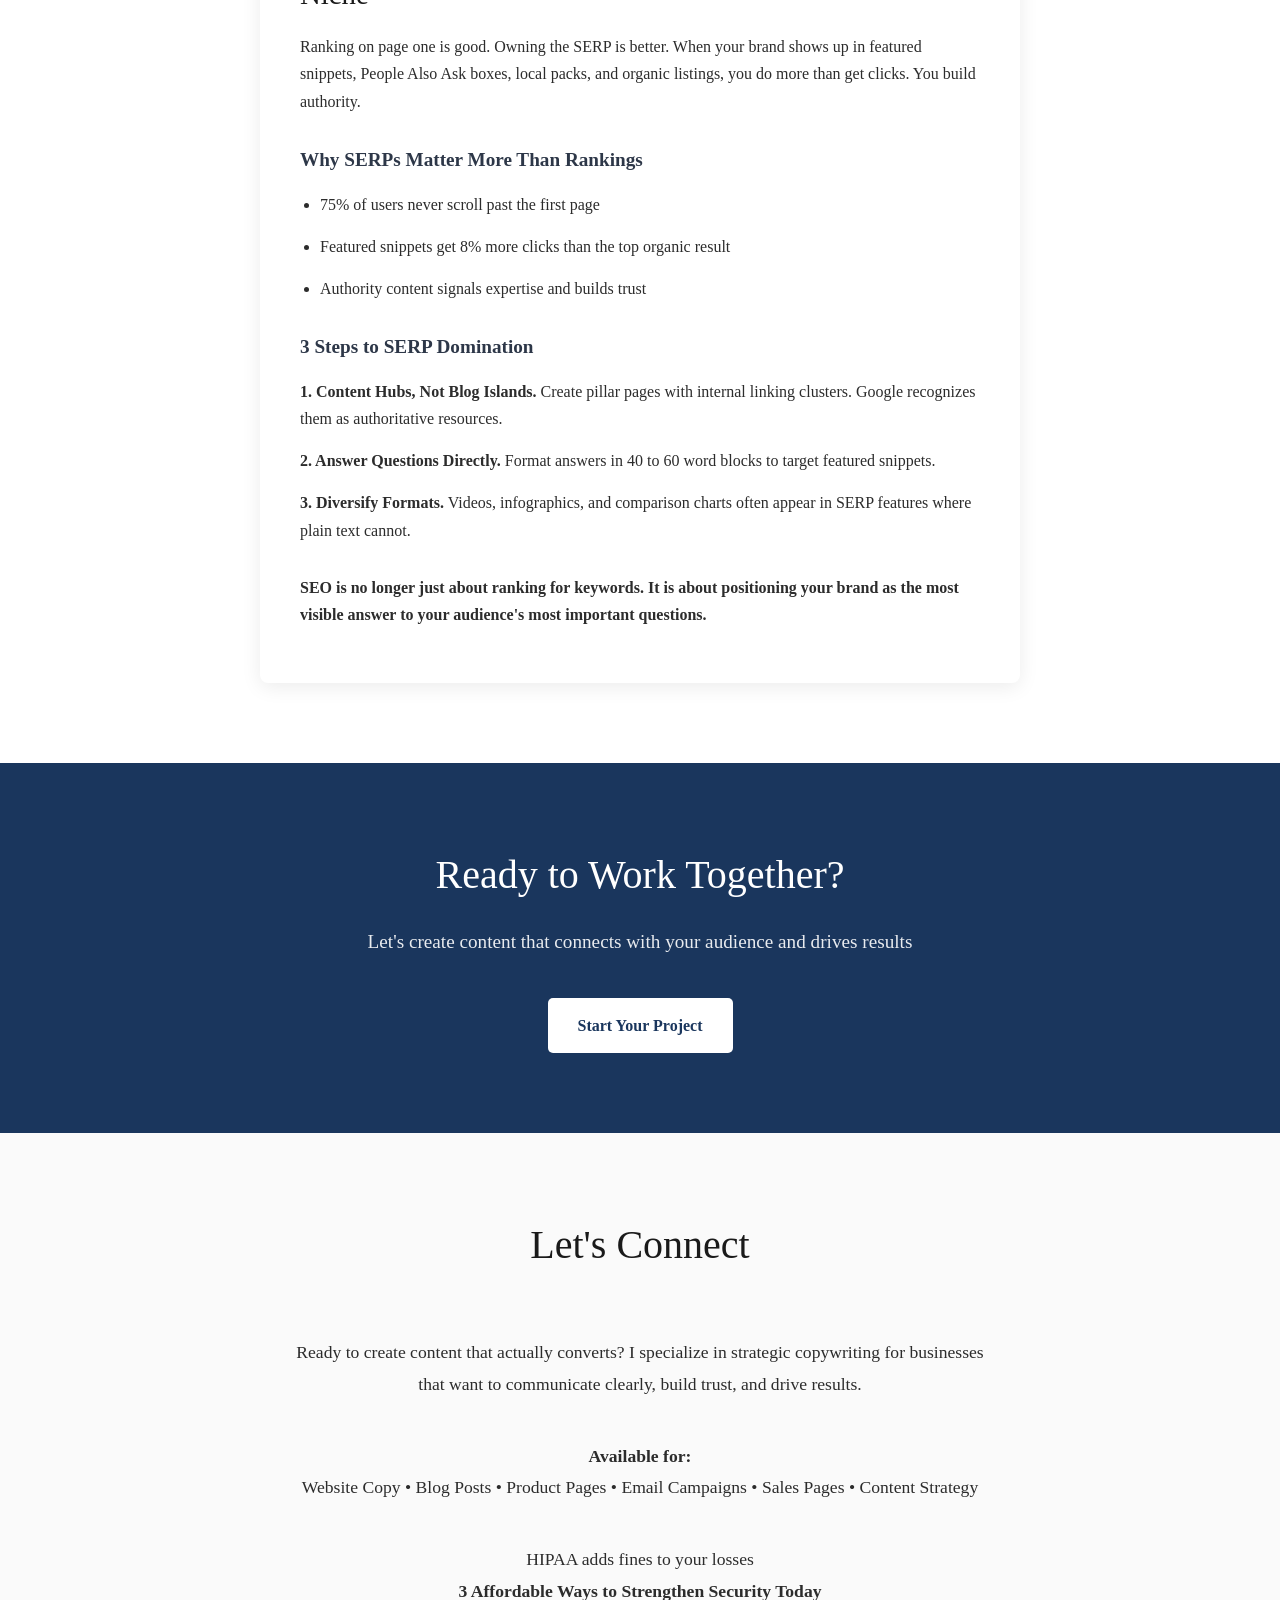
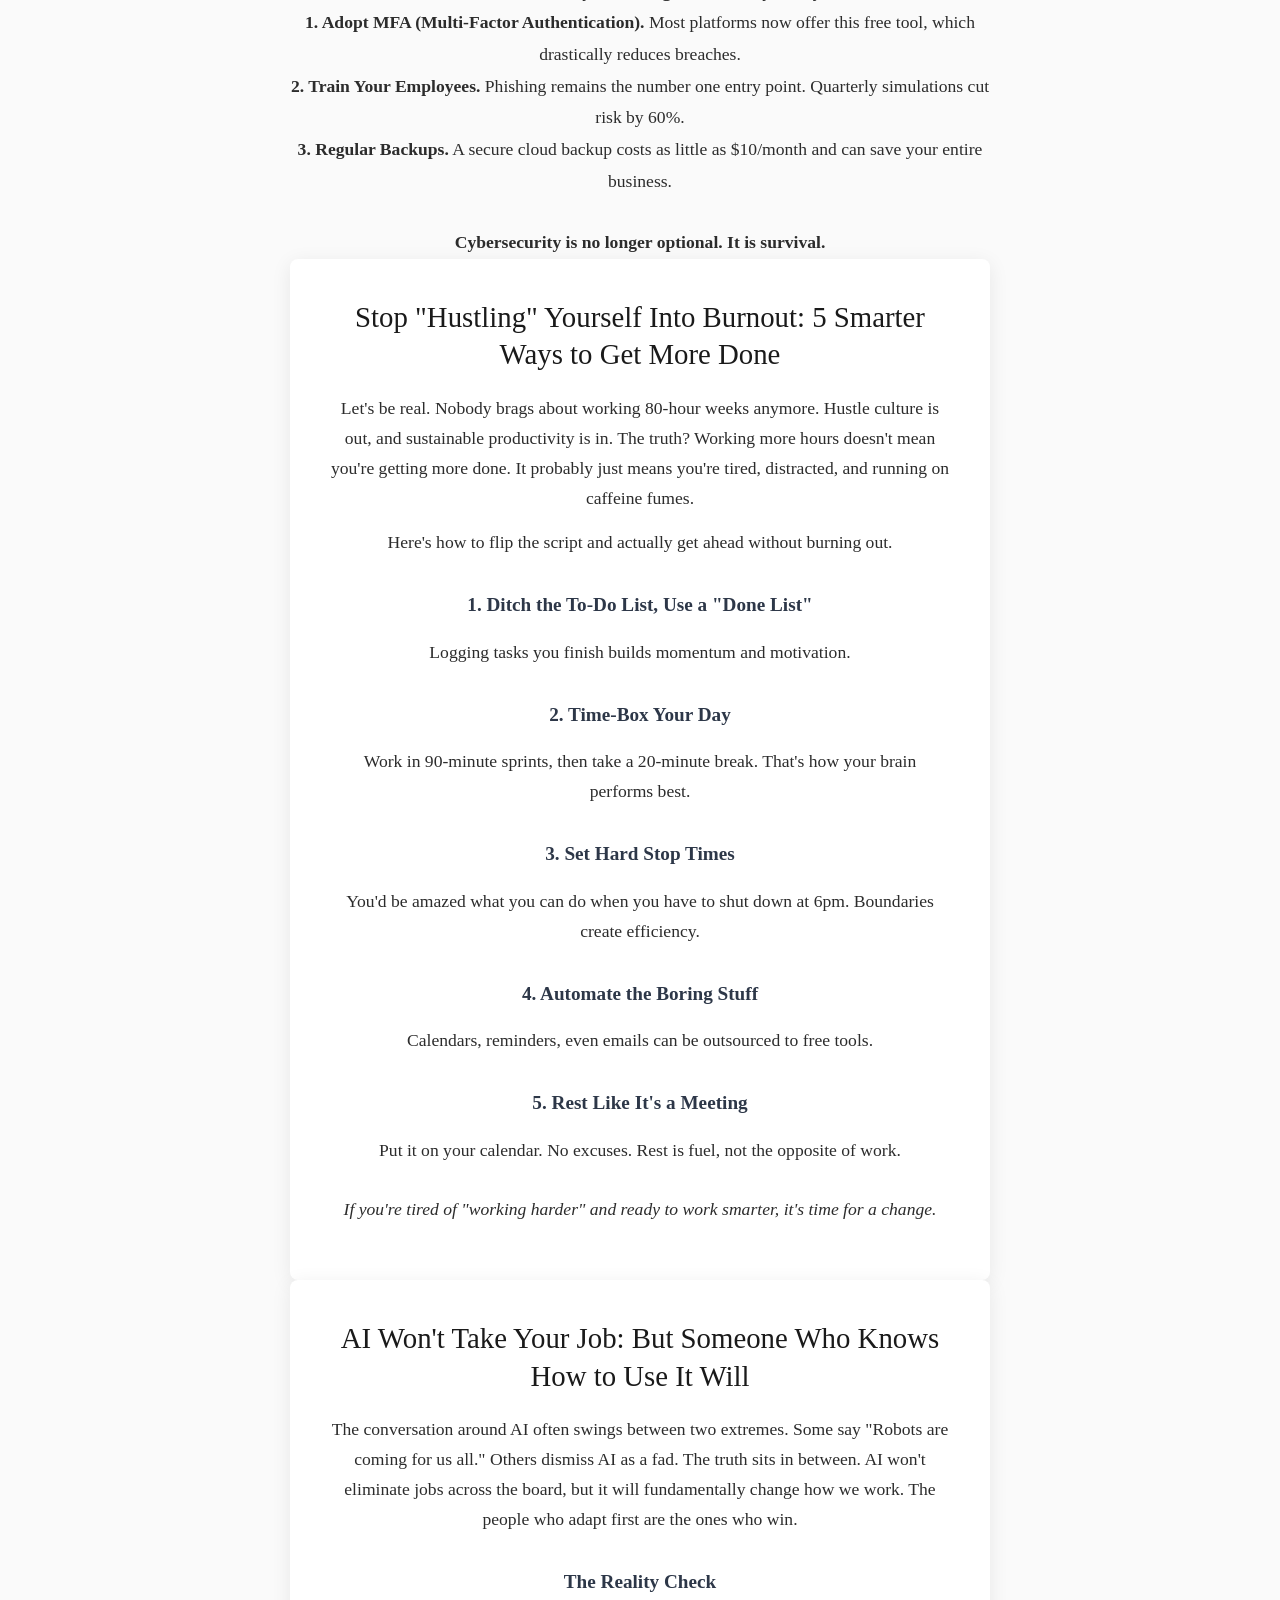
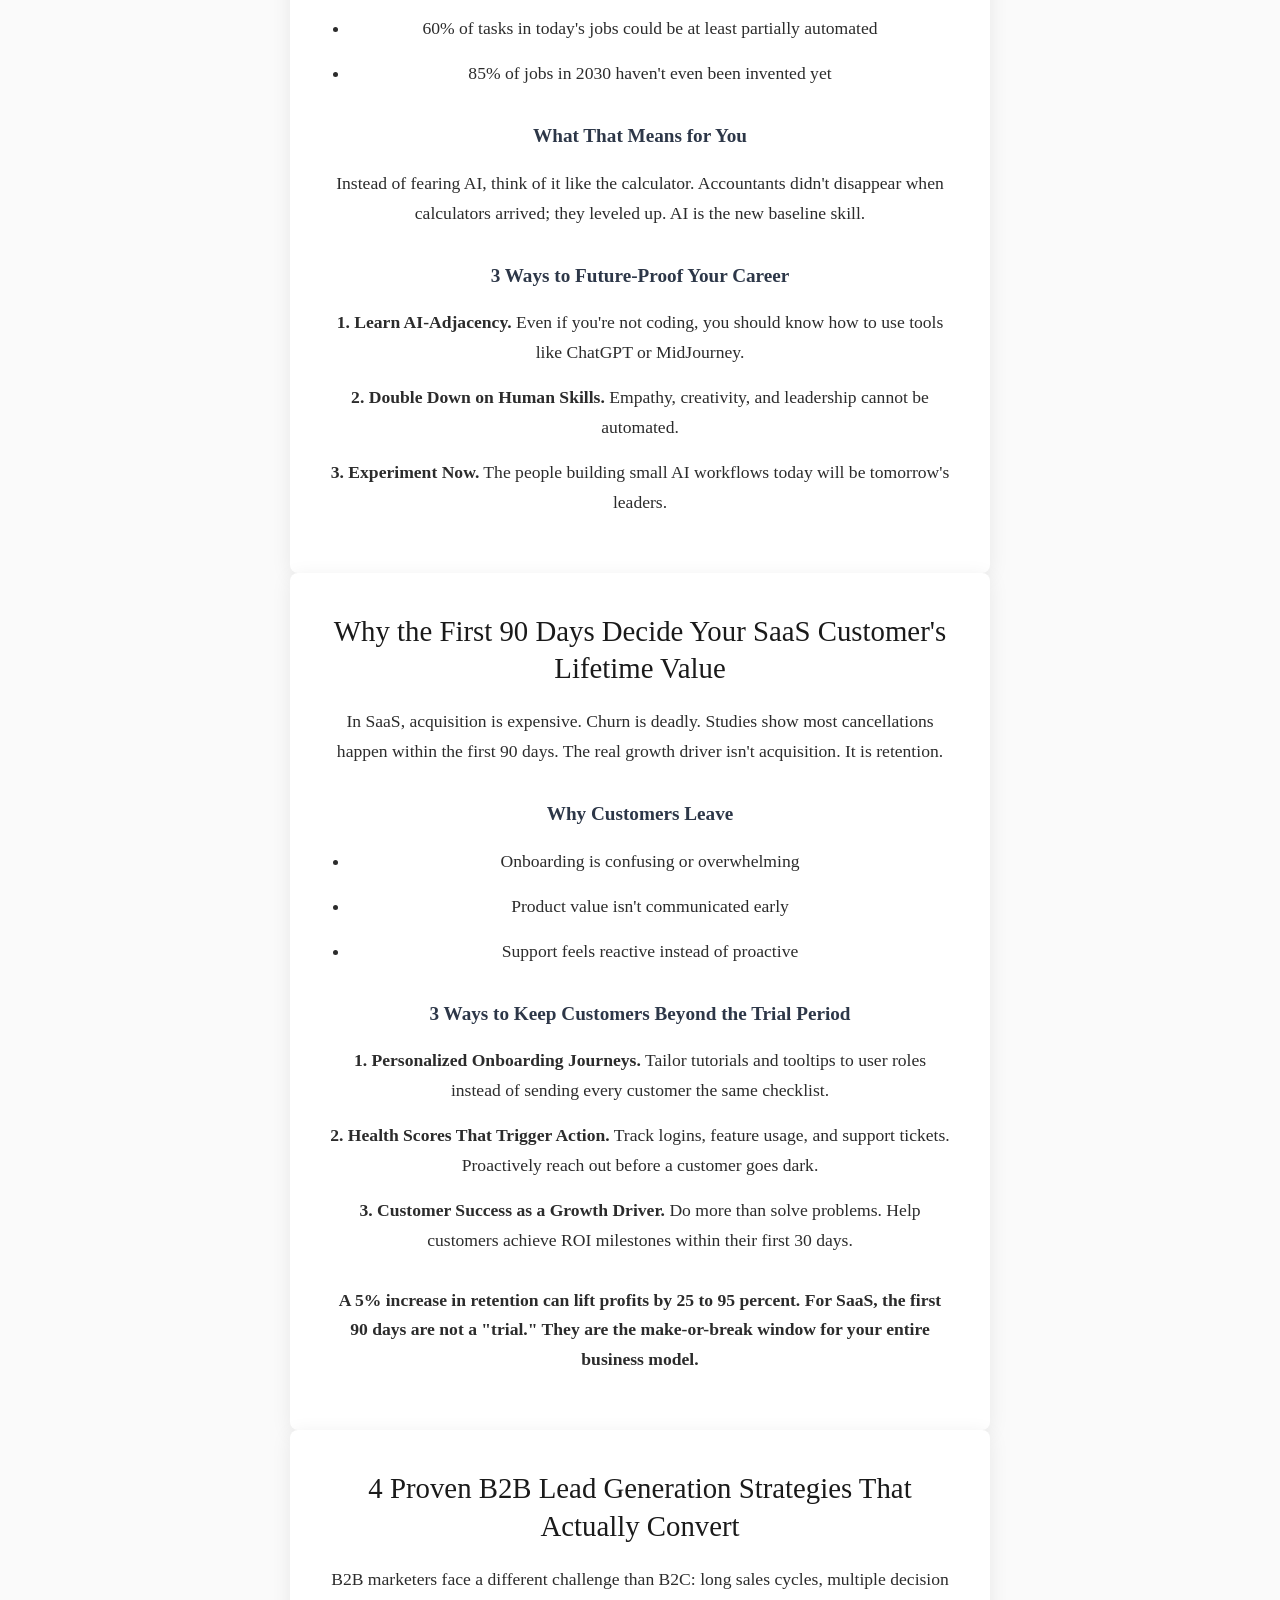
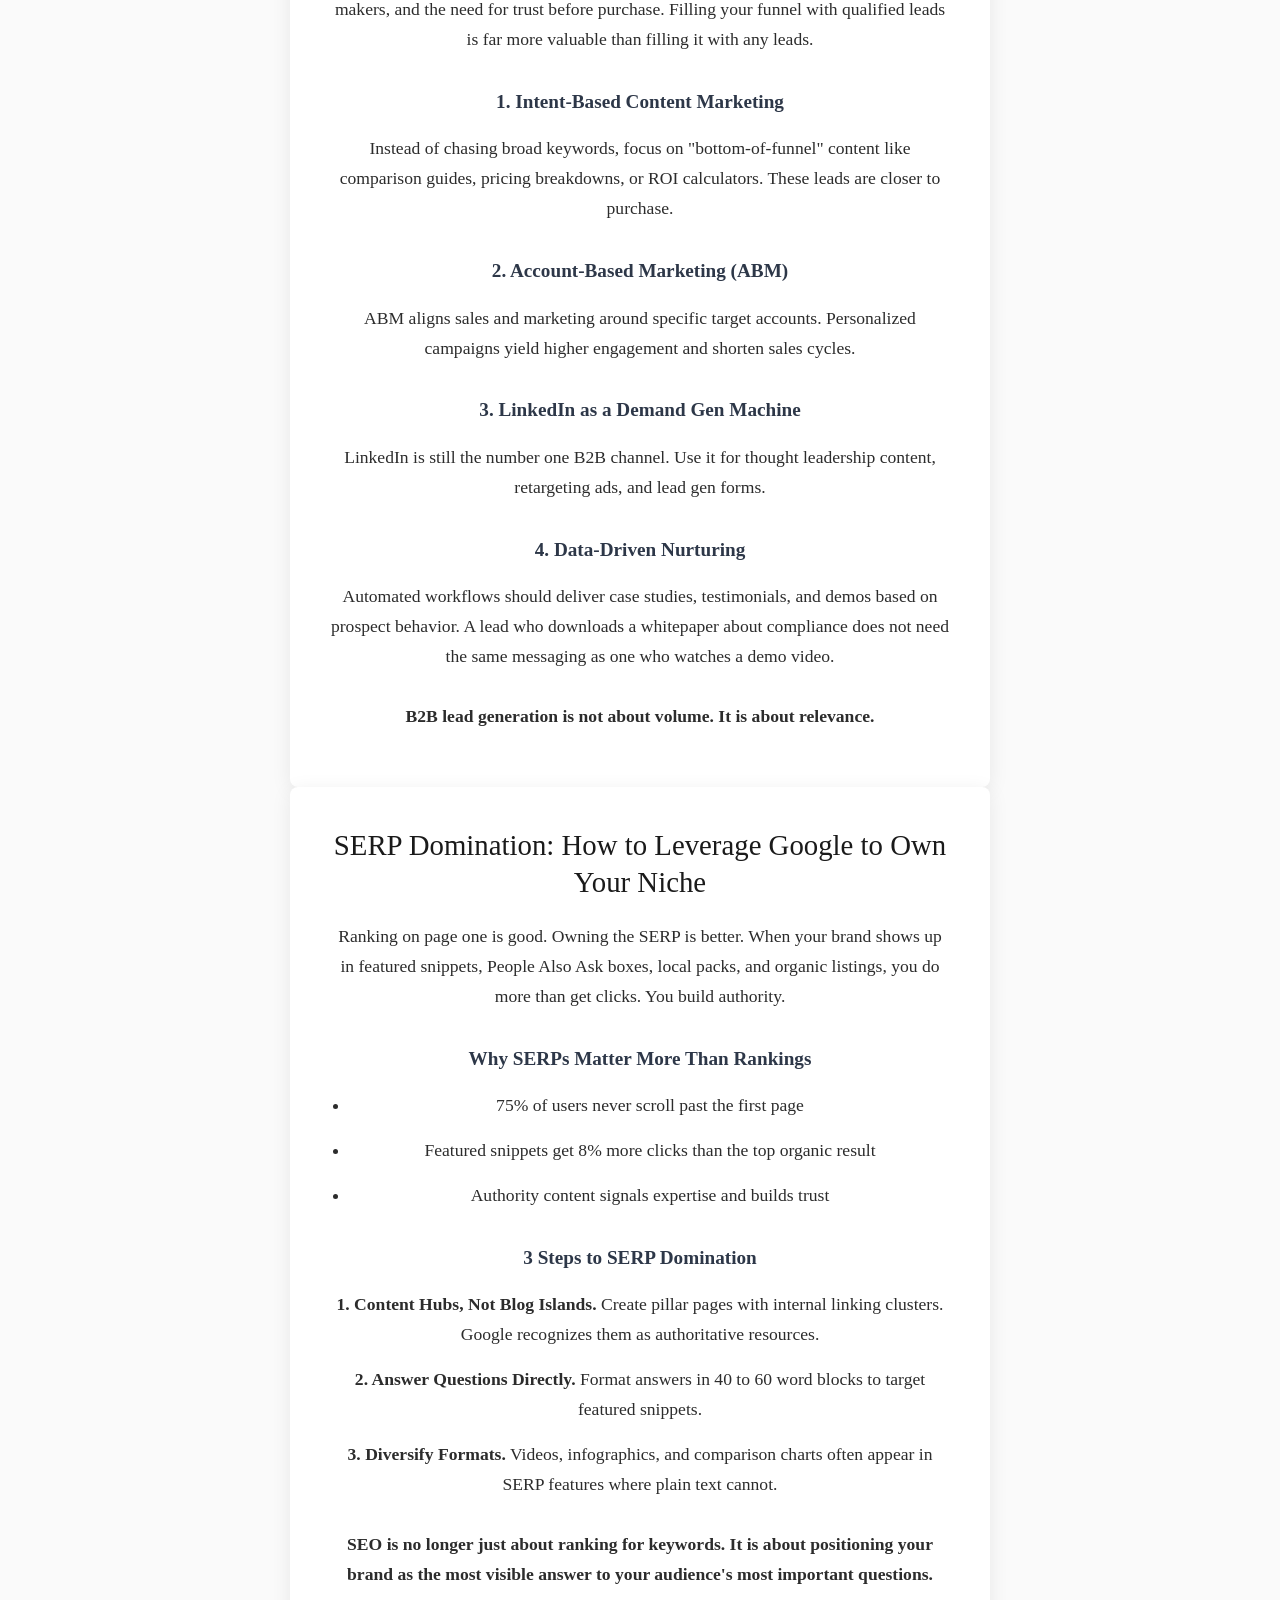
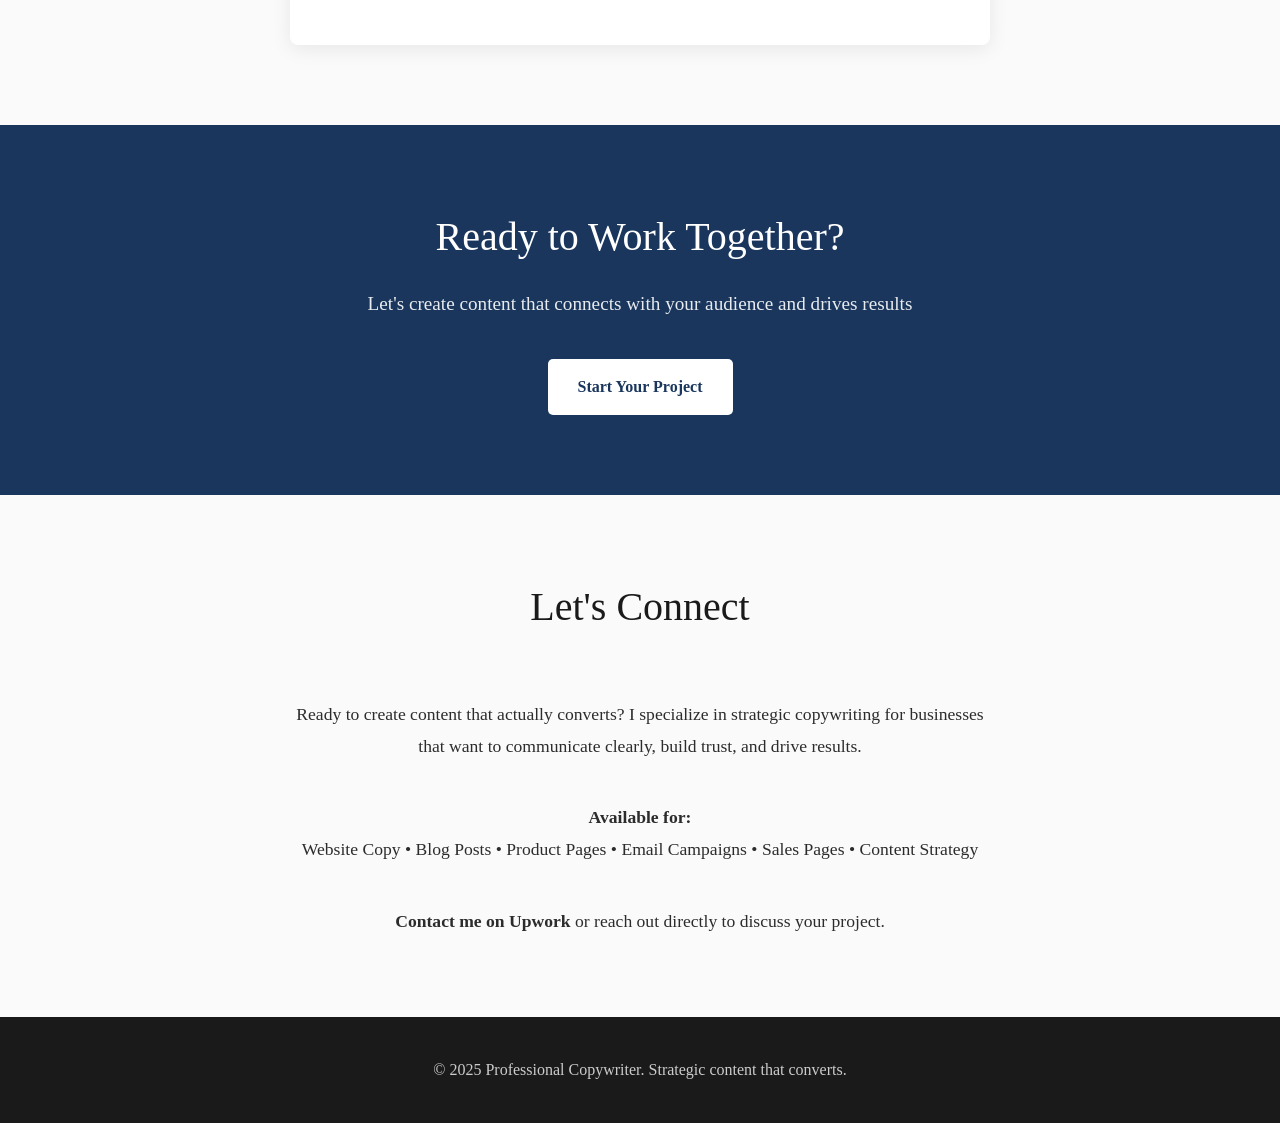
==== commit 9fc57ac4: "Update index.html" ====
--- a/index.html
+++ b/index.html
@@ -203,7 +203,7 @@
         .author-photo {
             width: 300px;
             height: 300px;
-            border-radius: 50%;
+            border-radius: 15px;
             margin: 0 auto 40px auto;
             display: block;
             object-fit: cover;
@@ -443,6 +443,138 @@
                 <p>Website Copy • Blog Posts • Product Pages • Email Campaigns • Sales Pages • Content Strategy</p>
                 
                 <p style="margin-top: 40px;">
+                HIPAA adds fines to your losses</p>
+                    
+                    <h4>3 Affordable Ways to Strengthen Security Today</h4>
+                    <p><strong>1. Adopt MFA (Multi-Factor Authentication).</strong> Most platforms now offer this free tool, which drastically reduces breaches.</p>
+                    <p><strong>2. Train Your Employees.</strong> Phishing remains the number one entry point. Quarterly simulations cut risk by 60%.</p>
+                    <p><strong>3. Regular Backups.</strong> A secure cloud backup costs as little as $10/month and can save your entire business.</p>
+                    
+                    <p style="margin-top: 30px; font-weight: 600;">Cybersecurity is no longer optional. It is survival.</p>
+                </article>
+
+                <article class="portfolio-item">
+                    <h3>Stop "Hustling" Yourself Into Burnout: 5 Smarter Ways to Get More Done</h3>
+                    <p>Let's be real. Nobody brags about working 80-hour weeks anymore. Hustle culture is out, and sustainable productivity is in. The truth? Working more hours doesn't mean you're getting more done. It probably just means you're tired, distracted, and running on caffeine fumes.</p>
+                    
+                    <p>Here's how to flip the script and actually get ahead without burning out.</p>
+                    
+                    <h4>1. Ditch the To-Do List, Use a "Done List"</h4>
+                    <p>Logging tasks you finish builds momentum and motivation.</p>
+                    
+                    <h4>2. Time-Box Your Day</h4>
+                    <p>Work in 90-minute sprints, then take a 20-minute break. That's how your brain performs best.</p>
+                    
+                    <h4>3. Set Hard Stop Times</h4>
+                    <p>You'd be amazed what you can do when you have to shut down at 6pm. Boundaries create efficiency.</p>
+                    
+                    <h4>4. Automate the Boring Stuff</h4>
+                    <p>Calendars, reminders, even emails can be outsourced to free tools.</p>
+                    
+                    <h4>5. Rest Like It's a Meeting</h4>
+                    <p>Put it on your calendar. No excuses. Rest is fuel, not the opposite of work.</p>
+                    
+                    <p style="margin-top: 30px; font-style: italic;">If you're tired of "working harder" and ready to work smarter, it's time for a change.</p>
+                </article>
+
+                <article class="portfolio-item">
+                    <h3>AI Won't Take Your Job: But Someone Who Knows How to Use It Will</h3>
+                    <p>The conversation around AI often swings between two extremes. Some say "Robots are coming for us all." Others dismiss AI as a fad. The truth sits in between. AI won't eliminate jobs across the board, but it will fundamentally change how we work. The people who adapt first are the ones who win.</p>
+                    
+                    <h4>The Reality Check</h4>
+                    <ul>
+                        <li>60% of tasks in today's jobs could be at least partially automated</li>
+                        <li>85% of jobs in 2030 haven't even been invented yet</li>
+                    </ul>
+                    
+                    <h4>What That Means for You</h4>
+                    <p>Instead of fearing AI, think of it like the calculator. Accountants didn't disappear when calculators arrived; they leveled up. AI is the new baseline skill.</p>
+                    
+                    <h4>3 Ways to Future-Proof Your Career</h4>
+                    <p><strong>1. Learn AI-Adjacency.</strong> Even if you're not coding, you should know how to use tools like ChatGPT or MidJourney.</p>
+                    <p><strong>2. Double Down on Human Skills.</strong> Empathy, creativity, and leadership cannot be automated.</p>
+                    <p><strong>3. Experiment Now.</strong> The people building small AI workflows today will be tomorrow's leaders.</p>
+                </article>
+
+                <article class="portfolio-item">
+                    <h3>Why the First 90 Days Decide Your SaaS Customer's Lifetime Value</h3>
+                    <p>In SaaS, acquisition is expensive. Churn is deadly. Studies show most cancellations happen within the first 90 days. The real growth driver isn't acquisition. It is retention.</p>
+                    
+                    <h4>Why Customers Leave</h4>
+                    <ul>
+                        <li>Onboarding is confusing or overwhelming</li>
+                        <li>Product value isn't communicated early</li>
+                        <li>Support feels reactive instead of proactive</li>
+                    </ul>
+                    
+                    <h4>3 Ways to Keep Customers Beyond the Trial Period</h4>
+                    <p><strong>1. Personalized Onboarding Journeys.</strong> Tailor tutorials and tooltips to user roles instead of sending every customer the same checklist.</p>
+                    <p><strong>2. Health Scores That Trigger Action.</strong> Track logins, feature usage, and support tickets. Proactively reach out before a customer goes dark.</p>
+                    <p><strong>3. Customer Success as a Growth Driver.</strong> Do more than solve problems. Help customers achieve ROI milestones within their first 30 days.</p>
+                    
+                    <p style="margin-top: 30px; font-weight: 600;">A 5% increase in retention can lift profits by 25 to 95 percent. For SaaS, the first 90 days are not a "trial." They are the make-or-break window for your entire business model.</p>
+                </article>
+
+                <article class="portfolio-item">
+                    <h3>4 Proven B2B Lead Generation Strategies That Actually Convert</h3>
+                    <p>B2B marketers face a different challenge than B2C: long sales cycles, multiple decision makers, and the need for trust before purchase. Filling your funnel with qualified leads is far more valuable than filling it with any leads.</p>
+                    
+                    <h4>1. Intent-Based Content Marketing</h4>
+                    <p>Instead of chasing broad keywords, focus on "bottom-of-funnel" content like comparison guides, pricing breakdowns, or ROI calculators. These leads are closer to purchase.</p>
+                    
+                    <h4>2. Account-Based Marketing (ABM)</h4>
+                    <p>ABM aligns sales and marketing around specific target accounts. Personalized campaigns yield higher engagement and shorten sales cycles.</p>
+                    
+                    <h4>3. LinkedIn as a Demand Gen Machine</h4>
+                    <p>LinkedIn is still the number one B2B channel. Use it for thought leadership content, retargeting ads, and lead gen forms.</p>
+                    
+                    <h4>4. Data-Driven Nurturing</h4>
+                    <p>Automated workflows should deliver case studies, testimonials, and demos based on prospect behavior. A lead who downloads a whitepaper about compliance does not need the same messaging as one who watches a demo video.</p>
+                    
+                    <p style="margin-top: 30px; font-weight: 600;">B2B lead generation is not about volume. It is about relevance.</p>
+                </article>
+
+                <article class="portfolio-item">
+                    <h3>SERP Domination: How to Leverage Google to Own Your Niche</h3>
+                    <p>Ranking on page one is good. Owning the SERP is better. When your brand shows up in featured snippets, People Also Ask boxes, local packs, and organic listings, you do more than get clicks. You build authority.</p>
+                    
+                    <h4>Why SERPs Matter More Than Rankings</h4>
+                    <ul>
+                        <li>75% of users never scroll past the first page</li>
+                        <li>Featured snippets get 8% more clicks than the top organic result</li>
+                        <li>Authority content signals expertise and builds trust</li>
+                    </ul>
+                    
+                    <h4>3 Steps to SERP Domination</h4>
+                    <p><strong>1. Content Hubs, Not Blog Islands.</strong> Create pillar pages with internal linking clusters. Google recognizes them as authoritative resources.</p>
+                    <p><strong>2. Answer Questions Directly.</strong> Format answers in 40 to 60 word blocks to target featured snippets.</p>
+                    <p><strong>3. Diversify Formats.</strong> Videos, infographics, and comparison charts often appear in SERP features where plain text cannot.</p>
+                    
+                    <p style="margin-top: 30px; font-weight: 600;">SEO is no longer just about ranking for keywords. It is about positioning your brand as the most visible answer to your audience's most important questions.</p>
+                </article>
+
+            </div>
+        </div>
+    </section>
+
+    <section class="cta-section">
+        <div class="container">
+            <h2 class="cta-title">Ready to Work Together?</h2>
+            <p class="cta-subtitle">Let's create content that connects with your audience and drives results</p>
+            <a href="#contact" class="cta-button">Start Your Project</a>
+        </div>
+    </section>
+
+    <section id="contact" class="section">
+        <div class="container">
+            <h2 class="section-title">Let's Connect</h2>
+            <div class="about-content">
+                <p>Ready to create content that actually converts? I specialize in strategic copywriting for businesses that want to communicate clearly, build trust, and drive results.</p>
+                
+                <p style="margin-top: 40px; font-weight: 600;">Available for:</p>
+                <p>Website Copy • Blog Posts • Product Pages • Email Campaigns • Sales Pages • Content Strategy</p>
+                
+                <p style="margin-top: 40px;">
                     <strong>Contact me on Upwork</strong> or reach out directly to discuss your project.
                 </p>
             </div>
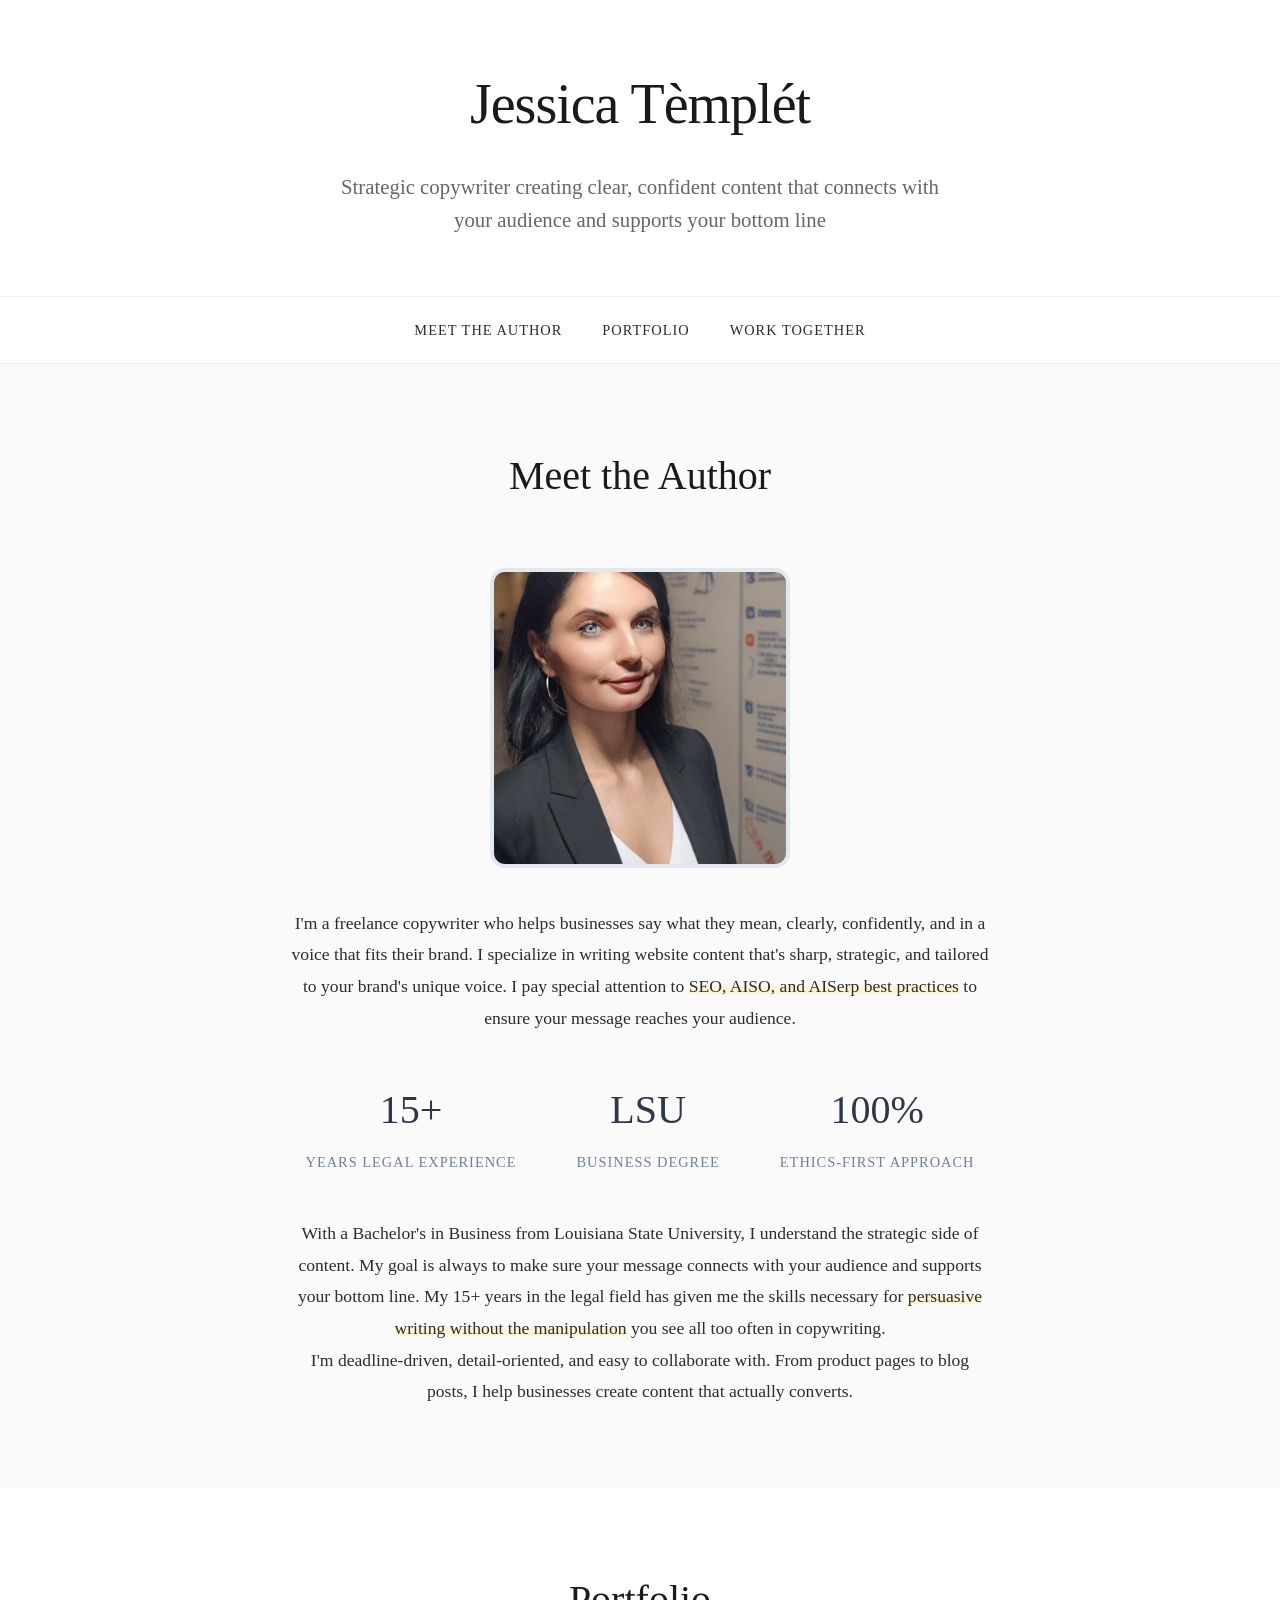
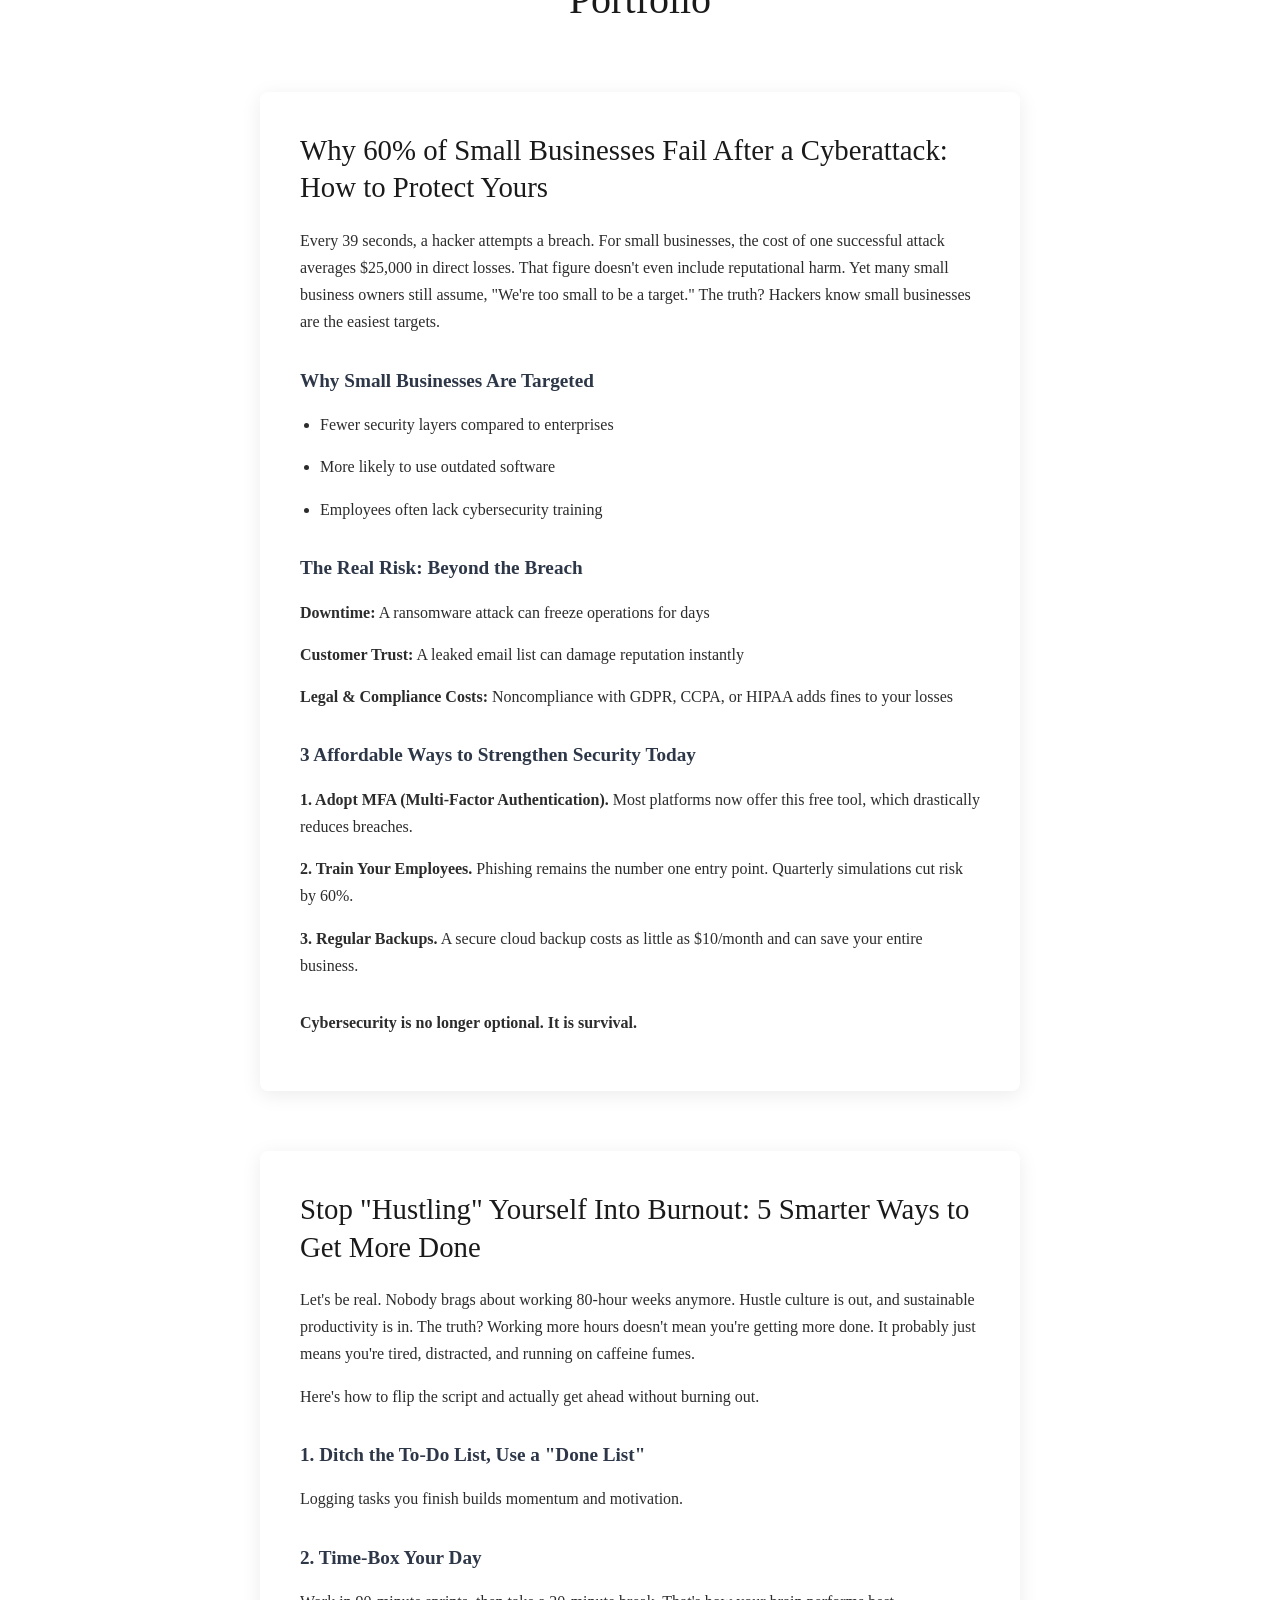
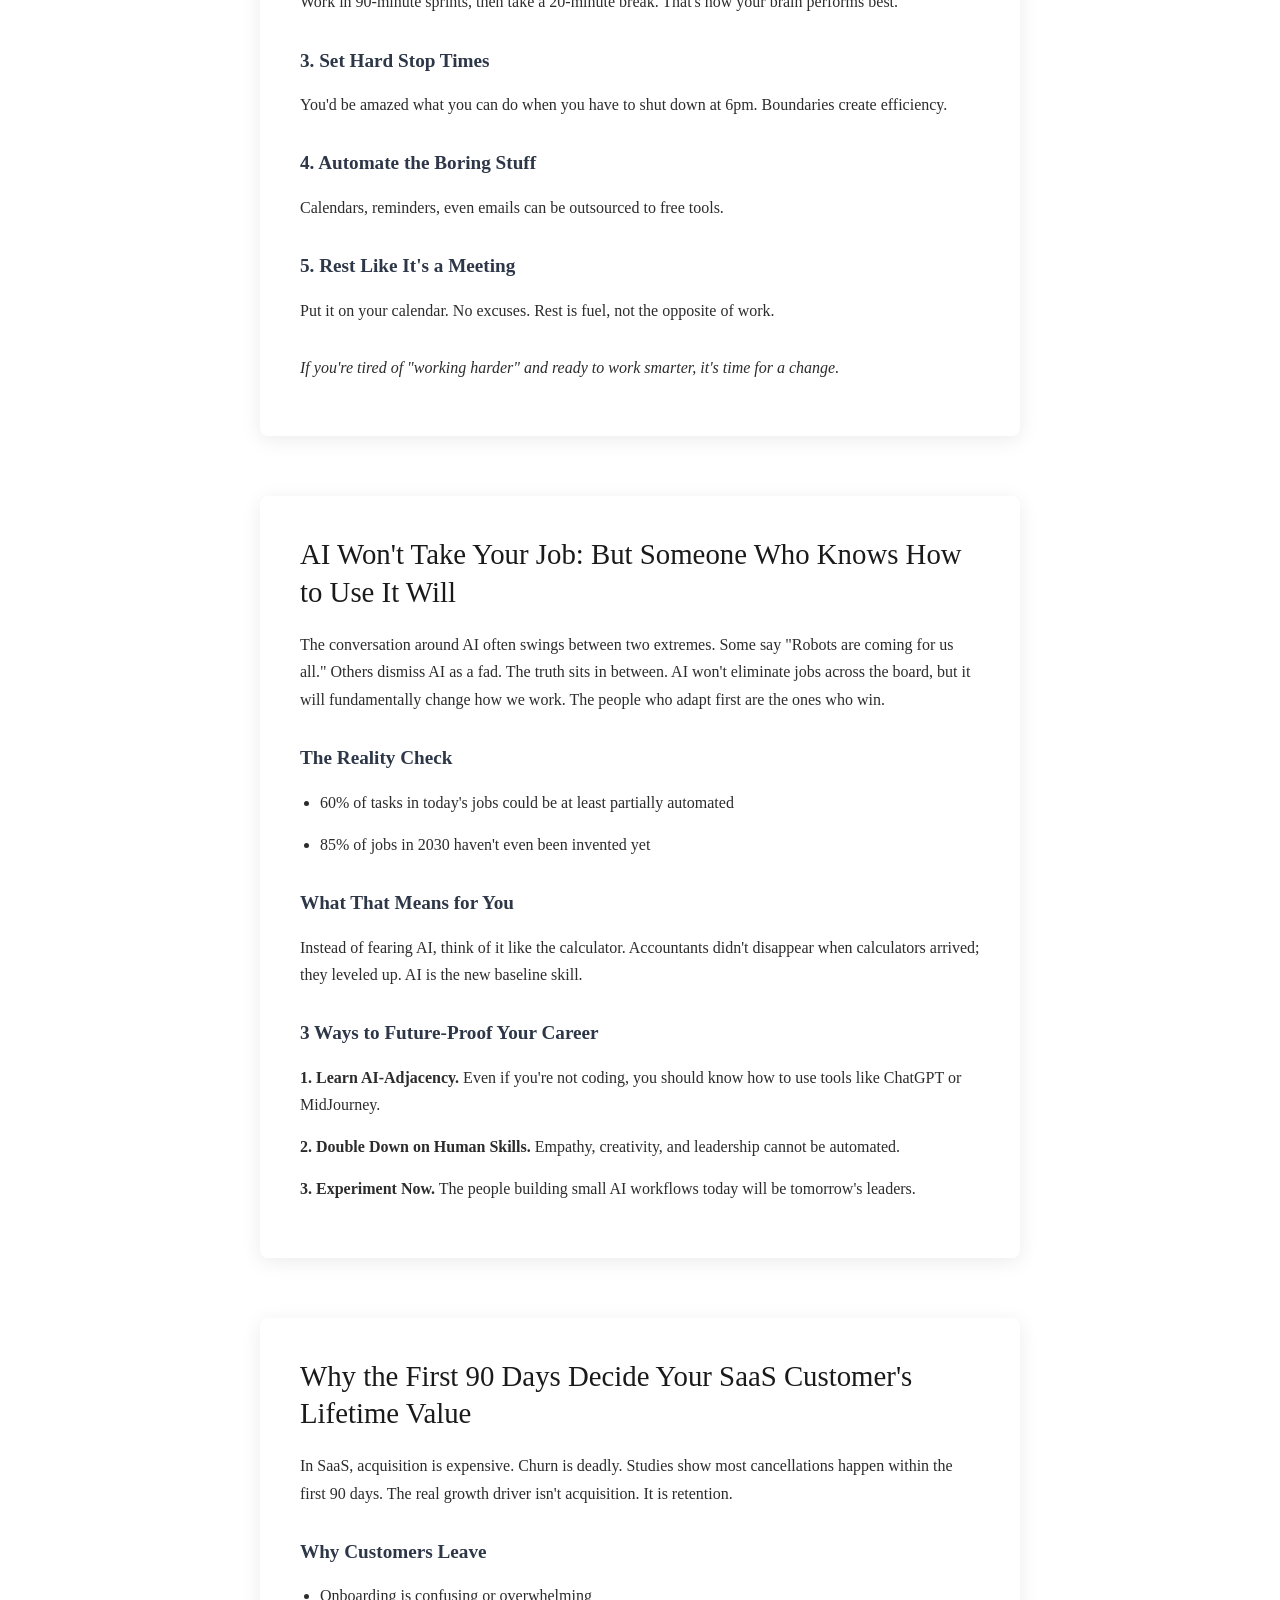
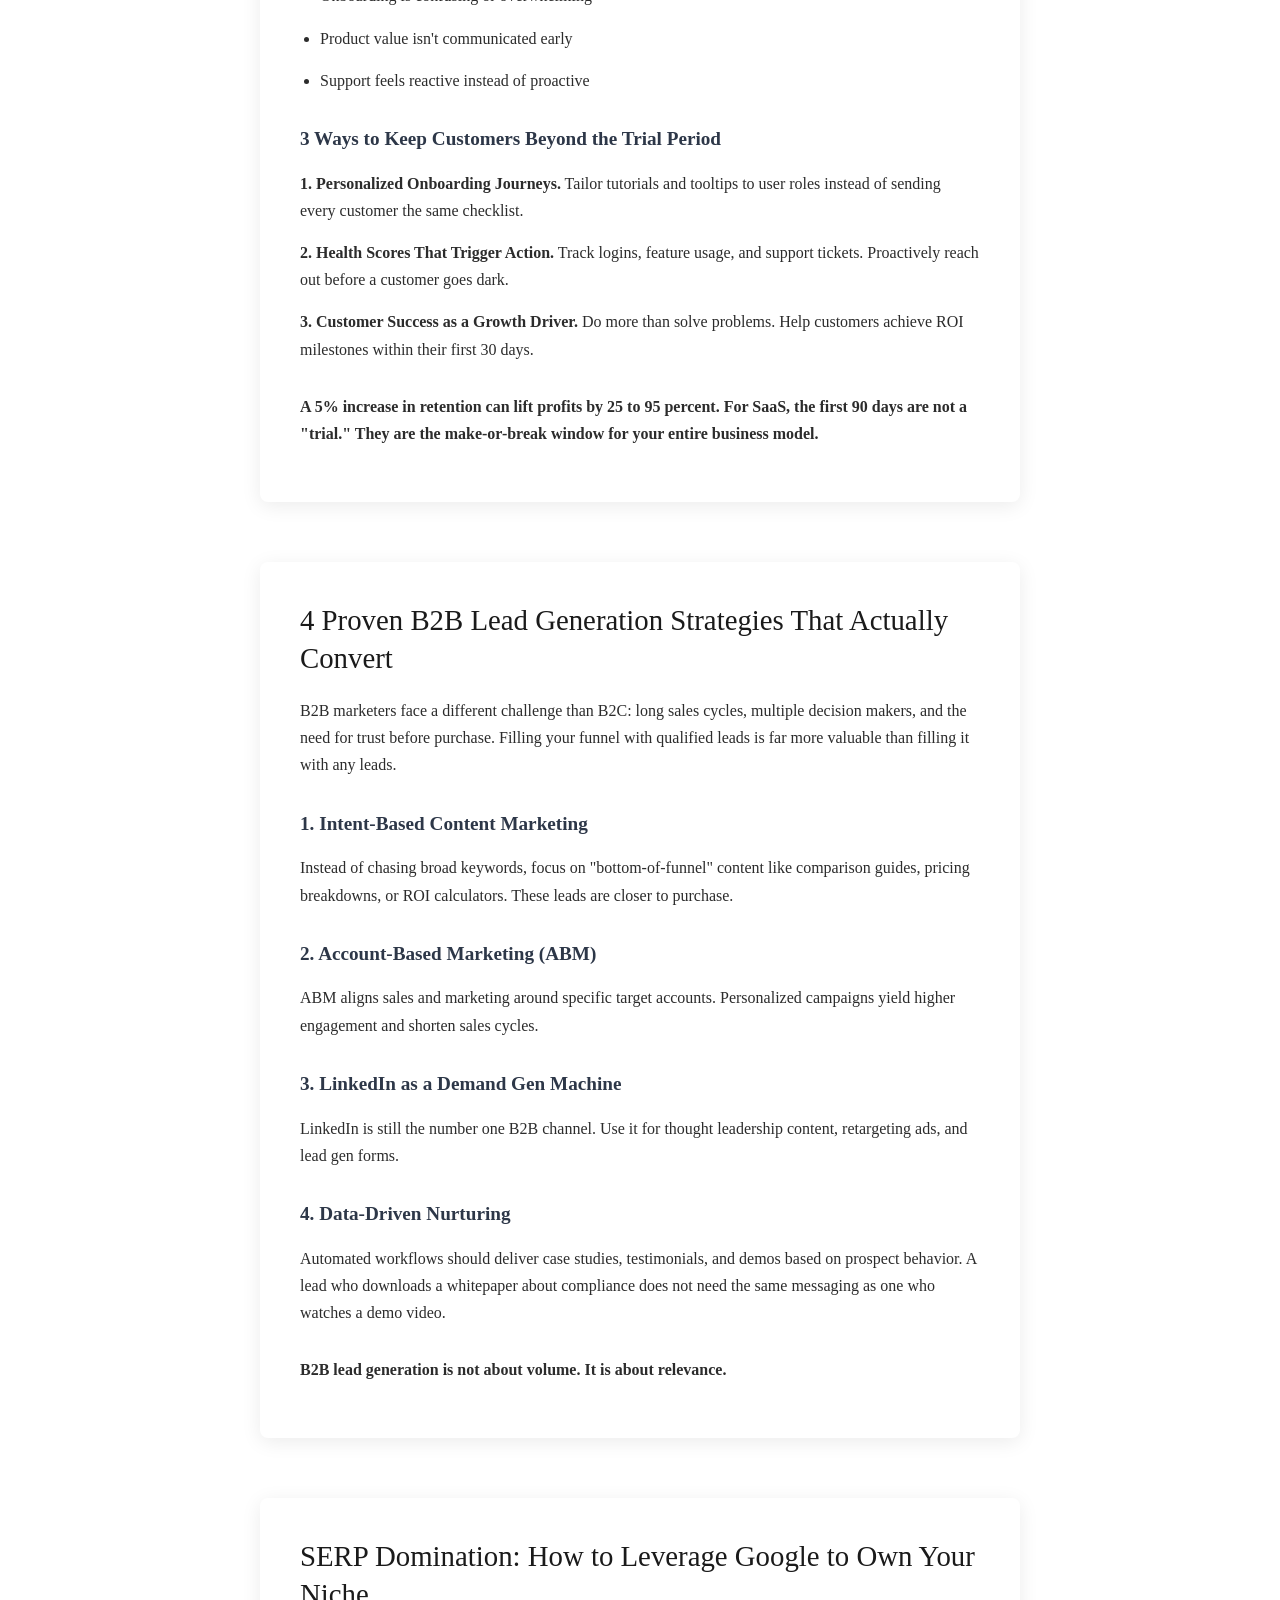
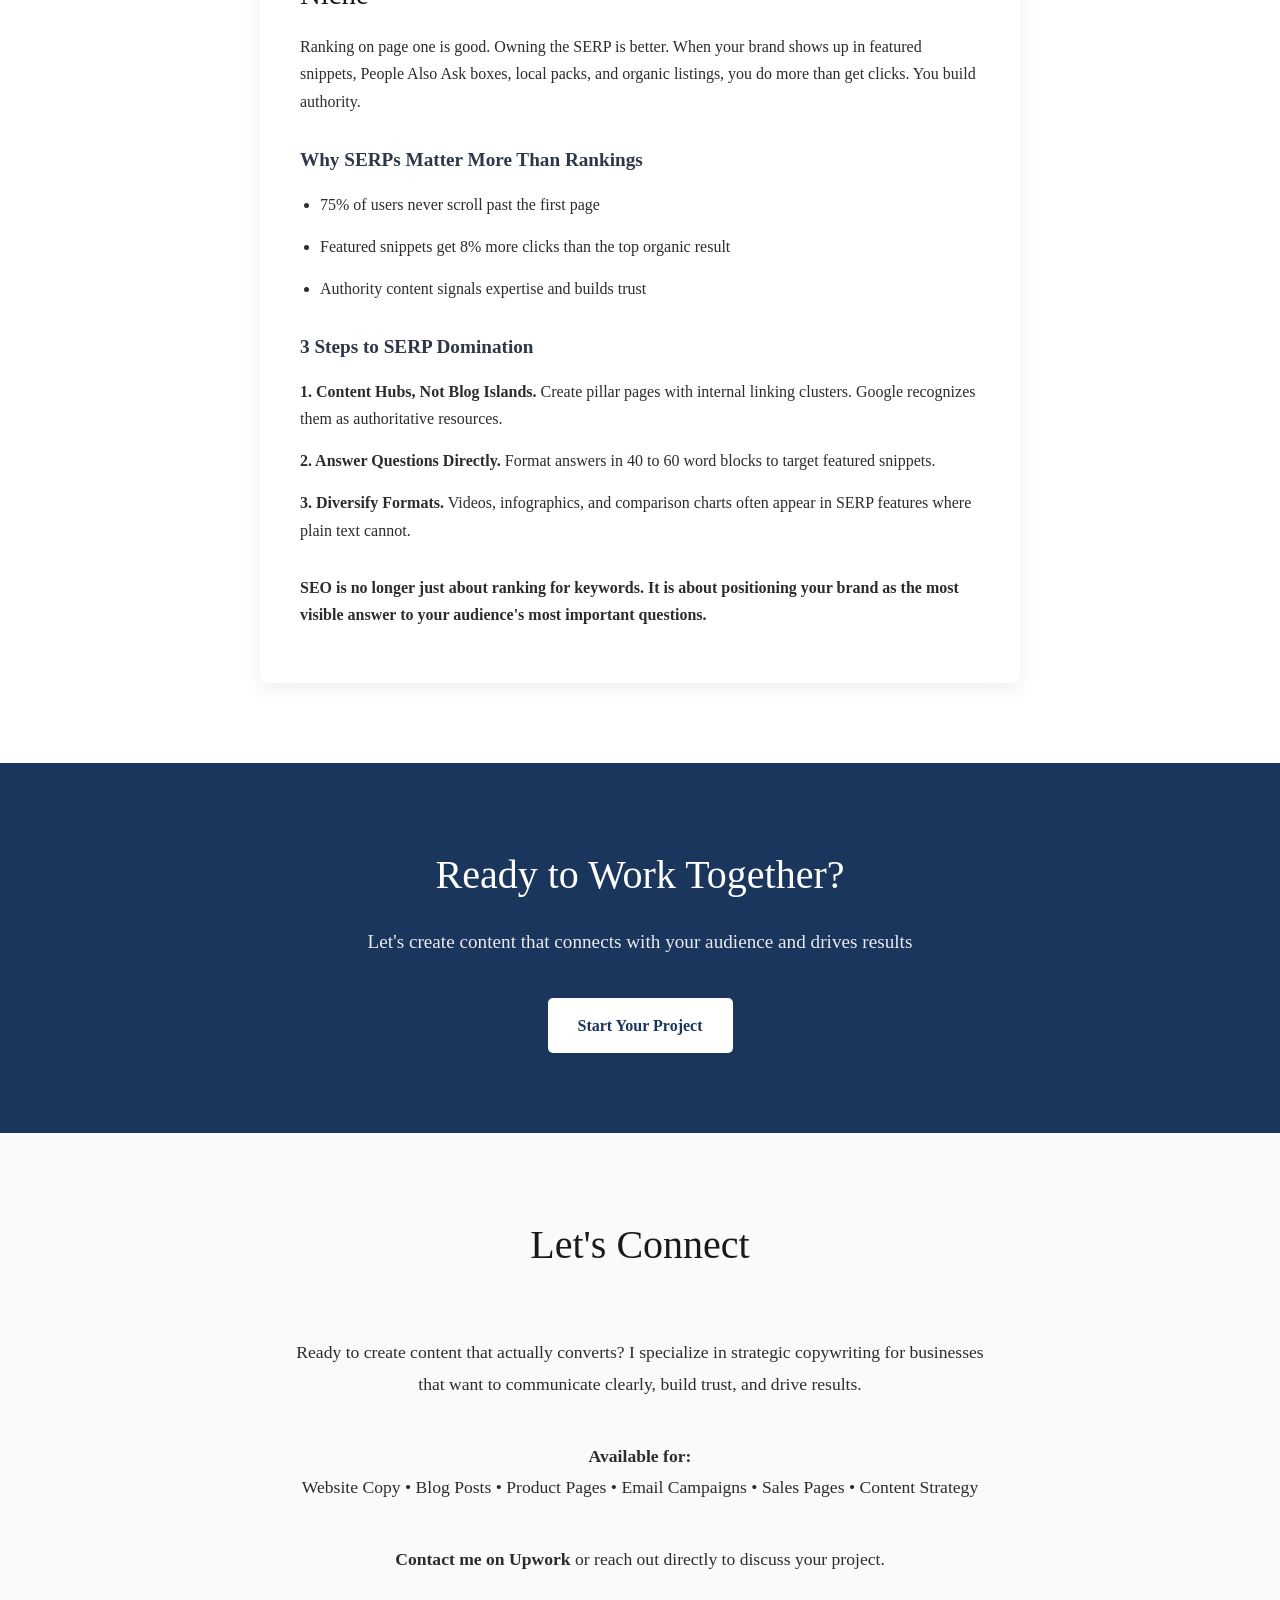
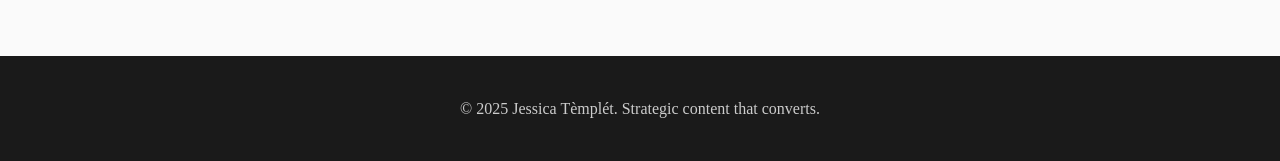
==== commit 59009ebc: "Update index.html" ====
--- a/index.html
+++ b/index.html
@@ -443,138 +443,6 @@
                 <p>Website Copy • Blog Posts • Product Pages • Email Campaigns • Sales Pages • Content Strategy</p>
                 
                 <p style="margin-top: 40px;">
-                HIPAA adds fines to your losses</p>
-                    
-                    <h4>3 Affordable Ways to Strengthen Security Today</h4>
-                    <p><strong>1. Adopt MFA (Multi-Factor Authentication).</strong> Most platforms now offer this free tool, which drastically reduces breaches.</p>
-                    <p><strong>2. Train Your Employees.</strong> Phishing remains the number one entry point. Quarterly simulations cut risk by 60%.</p>
-                    <p><strong>3. Regular Backups.</strong> A secure cloud backup costs as little as $10/month and can save your entire business.</p>
-                    
-                    <p style="margin-top: 30px; font-weight: 600;">Cybersecurity is no longer optional. It is survival.</p>
-                </article>
-
-                <article class="portfolio-item">
-                    <h3>Stop "Hustling" Yourself Into Burnout: 5 Smarter Ways to Get More Done</h3>
-                    <p>Let's be real. Nobody brags about working 80-hour weeks anymore. Hustle culture is out, and sustainable productivity is in. The truth? Working more hours doesn't mean you're getting more done. It probably just means you're tired, distracted, and running on caffeine fumes.</p>
-                    
-                    <p>Here's how to flip the script and actually get ahead without burning out.</p>
-                    
-                    <h4>1. Ditch the To-Do List, Use a "Done List"</h4>
-                    <p>Logging tasks you finish builds momentum and motivation.</p>
-                    
-                    <h4>2. Time-Box Your Day</h4>
-                    <p>Work in 90-minute sprints, then take a 20-minute break. That's how your brain performs best.</p>
-                    
-                    <h4>3. Set Hard Stop Times</h4>
-                    <p>You'd be amazed what you can do when you have to shut down at 6pm. Boundaries create efficiency.</p>
-                    
-                    <h4>4. Automate the Boring Stuff</h4>
-                    <p>Calendars, reminders, even emails can be outsourced to free tools.</p>
-                    
-                    <h4>5. Rest Like It's a Meeting</h4>
-                    <p>Put it on your calendar. No excuses. Rest is fuel, not the opposite of work.</p>
-                    
-                    <p style="margin-top: 30px; font-style: italic;">If you're tired of "working harder" and ready to work smarter, it's time for a change.</p>
-                </article>
-
-                <article class="portfolio-item">
-                    <h3>AI Won't Take Your Job: But Someone Who Knows How to Use It Will</h3>
-                    <p>The conversation around AI often swings between two extremes. Some say "Robots are coming for us all." Others dismiss AI as a fad. The truth sits in between. AI won't eliminate jobs across the board, but it will fundamentally change how we work. The people who adapt first are the ones who win.</p>
-                    
-                    <h4>The Reality Check</h4>
-                    <ul>
-                        <li>60% of tasks in today's jobs could be at least partially automated</li>
-                        <li>85% of jobs in 2030 haven't even been invented yet</li>
-                    </ul>
-                    
-                    <h4>What That Means for You</h4>
-                    <p>Instead of fearing AI, think of it like the calculator. Accountants didn't disappear when calculators arrived; they leveled up. AI is the new baseline skill.</p>
-                    
-                    <h4>3 Ways to Future-Proof Your Career</h4>
-                    <p><strong>1. Learn AI-Adjacency.</strong> Even if you're not coding, you should know how to use tools like ChatGPT or MidJourney.</p>
-                    <p><strong>2. Double Down on Human Skills.</strong> Empathy, creativity, and leadership cannot be automated.</p>
-                    <p><strong>3. Experiment Now.</strong> The people building small AI workflows today will be tomorrow's leaders.</p>
-                </article>
-
-                <article class="portfolio-item">
-                    <h3>Why the First 90 Days Decide Your SaaS Customer's Lifetime Value</h3>
-                    <p>In SaaS, acquisition is expensive. Churn is deadly. Studies show most cancellations happen within the first 90 days. The real growth driver isn't acquisition. It is retention.</p>
-                    
-                    <h4>Why Customers Leave</h4>
-                    <ul>
-                        <li>Onboarding is confusing or overwhelming</li>
-                        <li>Product value isn't communicated early</li>
-                        <li>Support feels reactive instead of proactive</li>
-                    </ul>
-                    
-                    <h4>3 Ways to Keep Customers Beyond the Trial Period</h4>
-                    <p><strong>1. Personalized Onboarding Journeys.</strong> Tailor tutorials and tooltips to user roles instead of sending every customer the same checklist.</p>
-                    <p><strong>2. Health Scores That Trigger Action.</strong> Track logins, feature usage, and support tickets. Proactively reach out before a customer goes dark.</p>
-                    <p><strong>3. Customer Success as a Growth Driver.</strong> Do more than solve problems. Help customers achieve ROI milestones within their first 30 days.</p>
-                    
-                    <p style="margin-top: 30px; font-weight: 600;">A 5% increase in retention can lift profits by 25 to 95 percent. For SaaS, the first 90 days are not a "trial." They are the make-or-break window for your entire business model.</p>
-                </article>
-
-                <article class="portfolio-item">
-                    <h3>4 Proven B2B Lead Generation Strategies That Actually Convert</h3>
-                    <p>B2B marketers face a different challenge than B2C: long sales cycles, multiple decision makers, and the need for trust before purchase. Filling your funnel with qualified leads is far more valuable than filling it with any leads.</p>
-                    
-                    <h4>1. Intent-Based Content Marketing</h4>
-                    <p>Instead of chasing broad keywords, focus on "bottom-of-funnel" content like comparison guides, pricing breakdowns, or ROI calculators. These leads are closer to purchase.</p>
-                    
-                    <h4>2. Account-Based Marketing (ABM)</h4>
-                    <p>ABM aligns sales and marketing around specific target accounts. Personalized campaigns yield higher engagement and shorten sales cycles.</p>
-                    
-                    <h4>3. LinkedIn as a Demand Gen Machine</h4>
-                    <p>LinkedIn is still the number one B2B channel. Use it for thought leadership content, retargeting ads, and lead gen forms.</p>
-                    
-                    <h4>4. Data-Driven Nurturing</h4>
-                    <p>Automated workflows should deliver case studies, testimonials, and demos based on prospect behavior. A lead who downloads a whitepaper about compliance does not need the same messaging as one who watches a demo video.</p>
-                    
-                    <p style="margin-top: 30px; font-weight: 600;">B2B lead generation is not about volume. It is about relevance.</p>
-                </article>
-
-                <article class="portfolio-item">
-                    <h3>SERP Domination: How to Leverage Google to Own Your Niche</h3>
-                    <p>Ranking on page one is good. Owning the SERP is better. When your brand shows up in featured snippets, People Also Ask boxes, local packs, and organic listings, you do more than get clicks. You build authority.</p>
-                    
-                    <h4>Why SERPs Matter More Than Rankings</h4>
-                    <ul>
-                        <li>75% of users never scroll past the first page</li>
-                        <li>Featured snippets get 8% more clicks than the top organic result</li>
-                        <li>Authority content signals expertise and builds trust</li>
-                    </ul>
-                    
-                    <h4>3 Steps to SERP Domination</h4>
-                    <p><strong>1. Content Hubs, Not Blog Islands.</strong> Create pillar pages with internal linking clusters. Google recognizes them as authoritative resources.</p>
-                    <p><strong>2. Answer Questions Directly.</strong> Format answers in 40 to 60 word blocks to target featured snippets.</p>
-                    <p><strong>3. Diversify Formats.</strong> Videos, infographics, and comparison charts often appear in SERP features where plain text cannot.</p>
-                    
-                    <p style="margin-top: 30px; font-weight: 600;">SEO is no longer just about ranking for keywords. It is about positioning your brand as the most visible answer to your audience's most important questions.</p>
-                </article>
-
-            </div>
-        </div>
-    </section>
-
-    <section class="cta-section">
-        <div class="container">
-            <h2 class="cta-title">Ready to Work Together?</h2>
-            <p class="cta-subtitle">Let's create content that connects with your audience and drives results</p>
-            <a href="#contact" class="cta-button">Start Your Project</a>
-        </div>
-    </section>
-
-    <section id="contact" class="section">
-        <div class="container">
-            <h2 class="section-title">Let's Connect</h2>
-            <div class="about-content">
-                <p>Ready to create content that actually converts? I specialize in strategic copywriting for businesses that want to communicate clearly, build trust, and drive results.</p>
-                
-                <p style="margin-top: 40px; font-weight: 600;">Available for:</p>
-                <p>Website Copy • Blog Posts • Product Pages • Email Campaigns • Sales Pages • Content Strategy</p>
-                
-                <p style="margin-top: 40px;">
                     <strong>Contact me on Upwork</strong> or reach out directly to discuss your project.
                 </p>
             </div>
@@ -583,7 +451,7 @@
 
     <footer>
         <div class="container">
-            <p>&copy; 2025 Professional Copywriter. Strategic content that converts.</p>
+            <p>&copy; 2025 Jessica Tèmplét. Strategic content that converts.</p>
         </div>
     </footer>
 
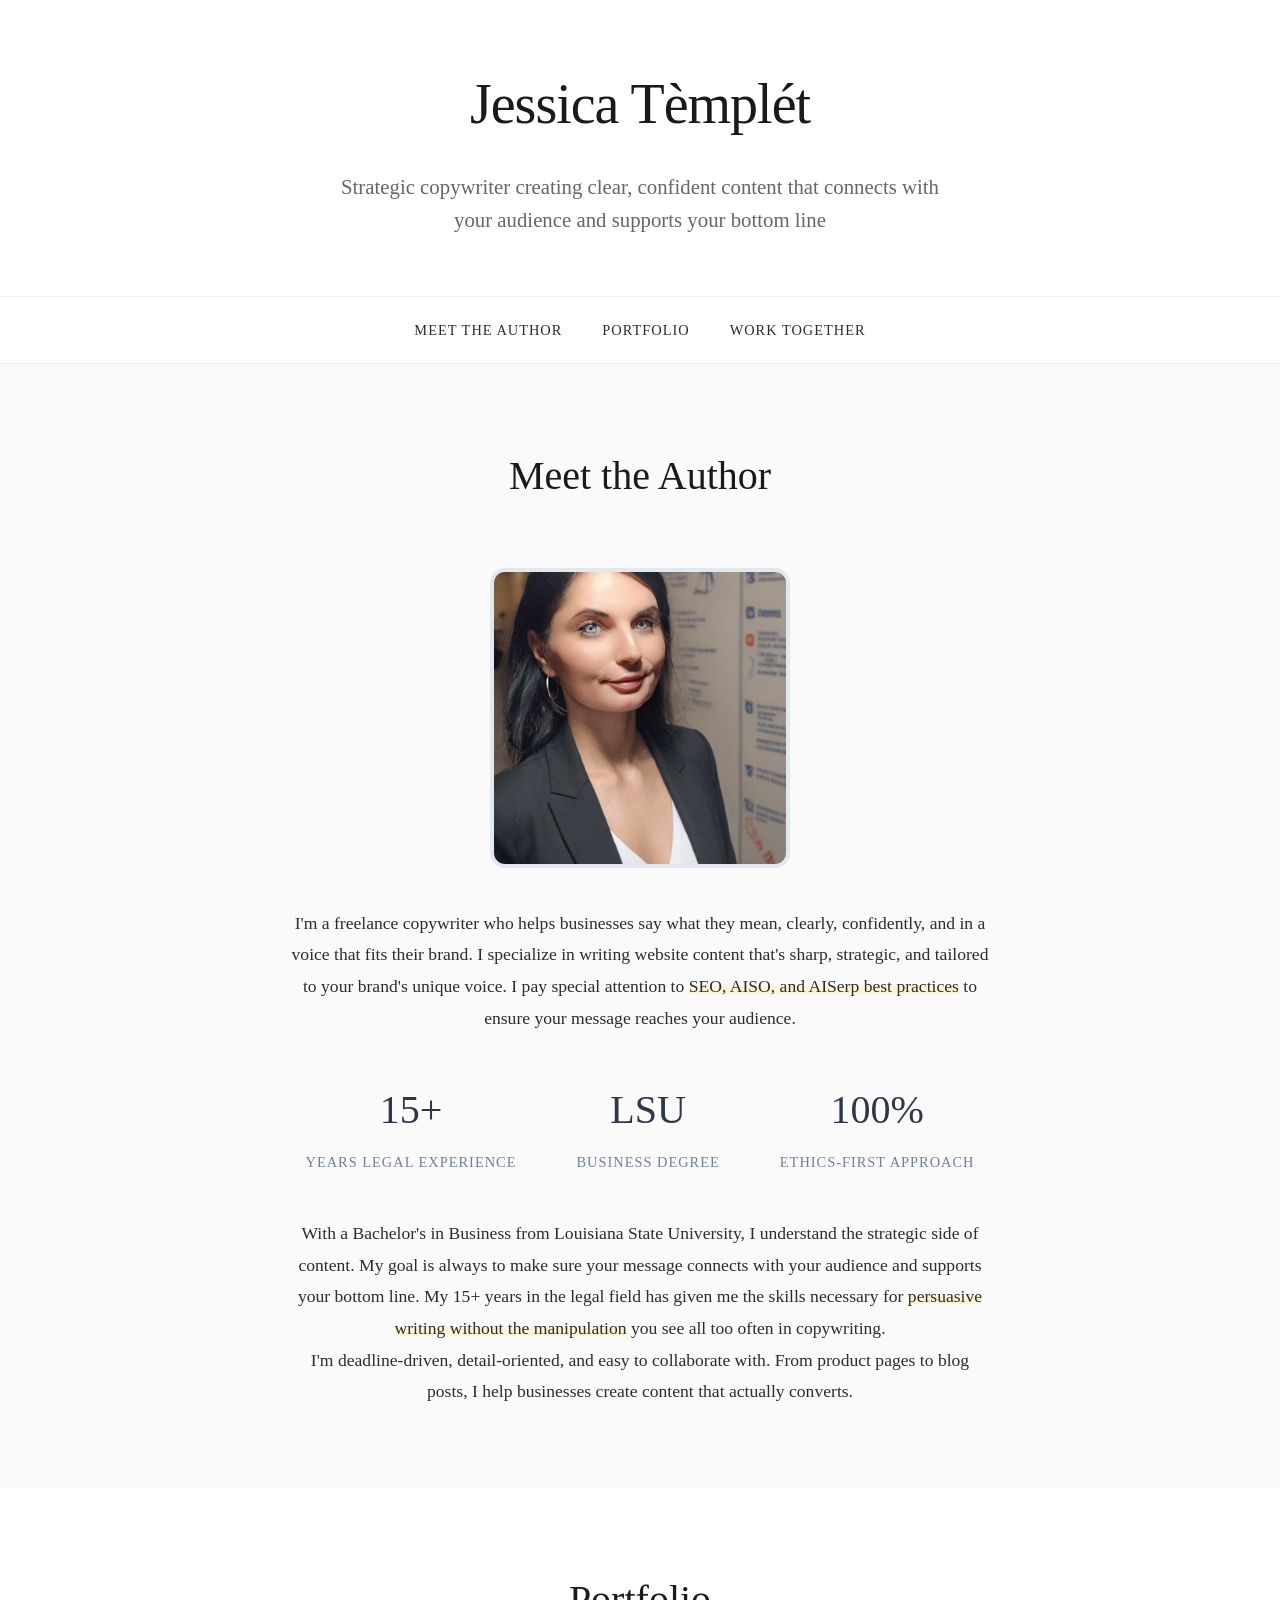
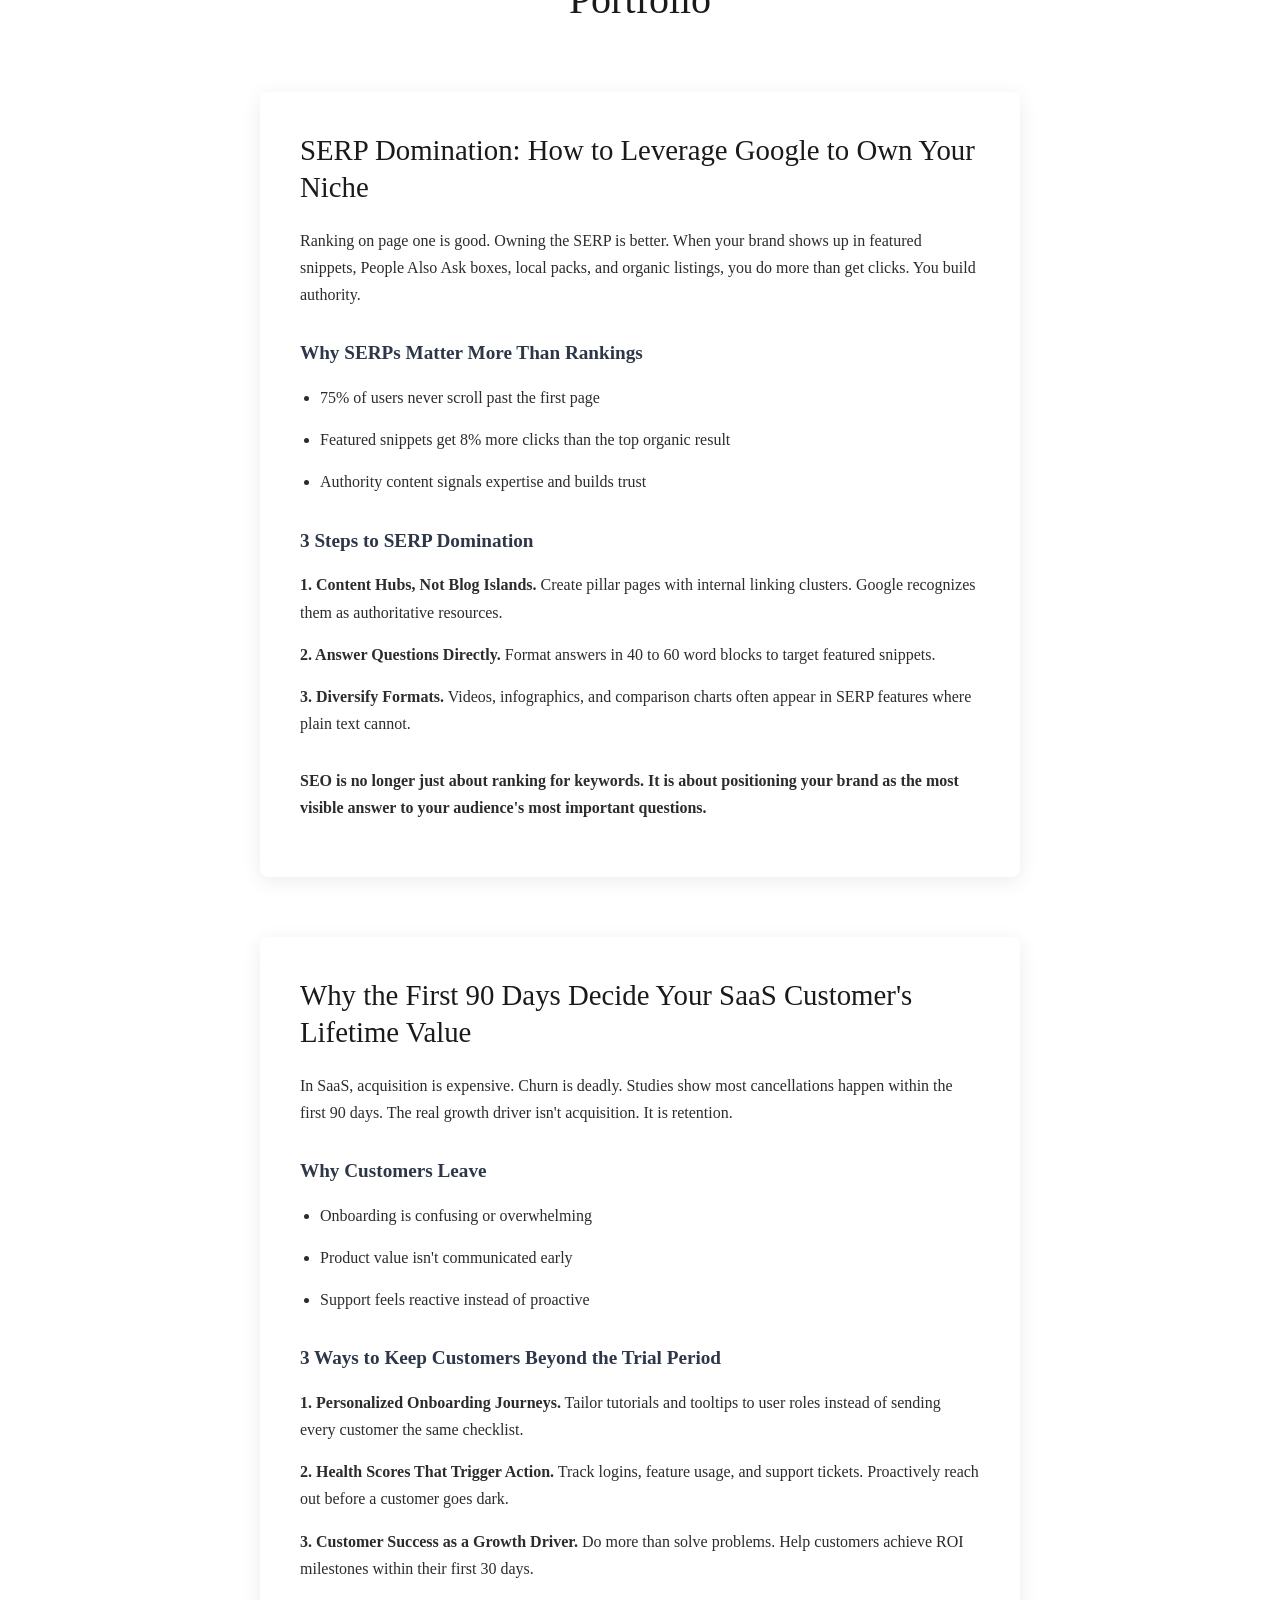
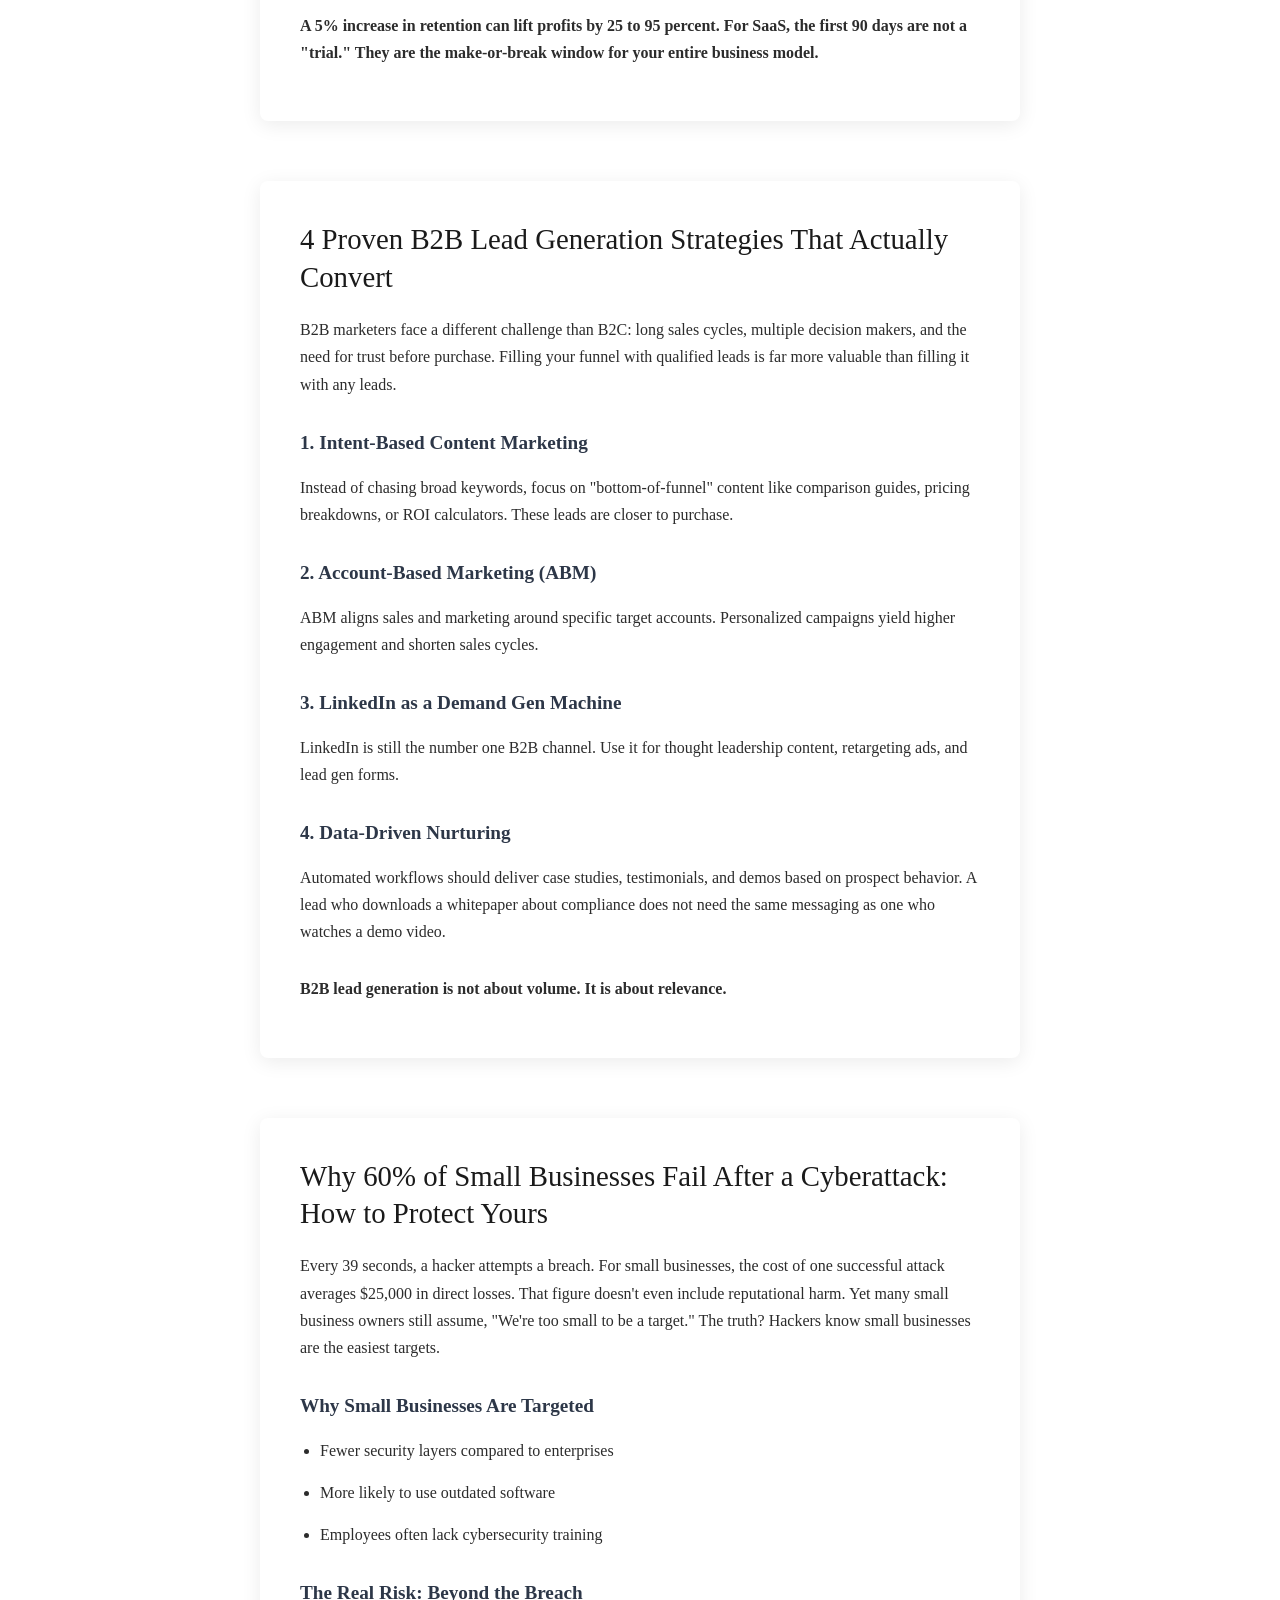
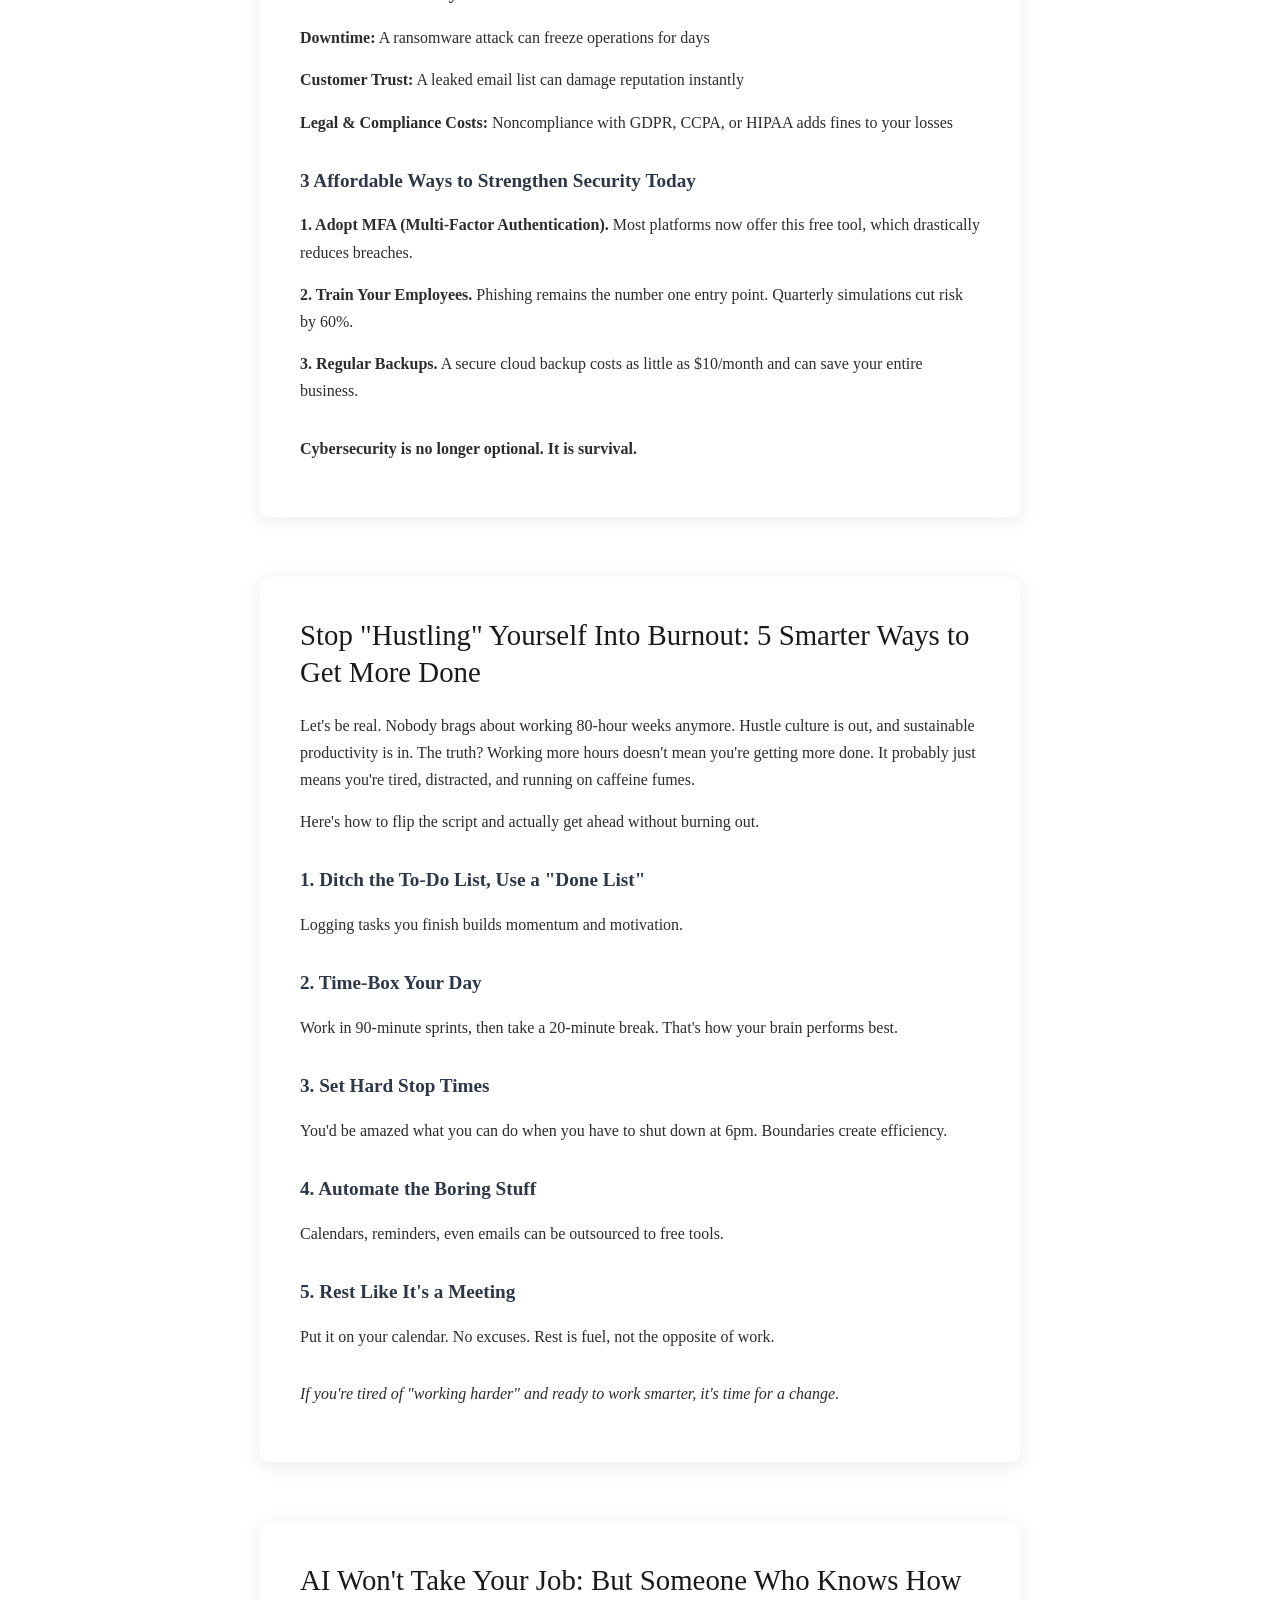
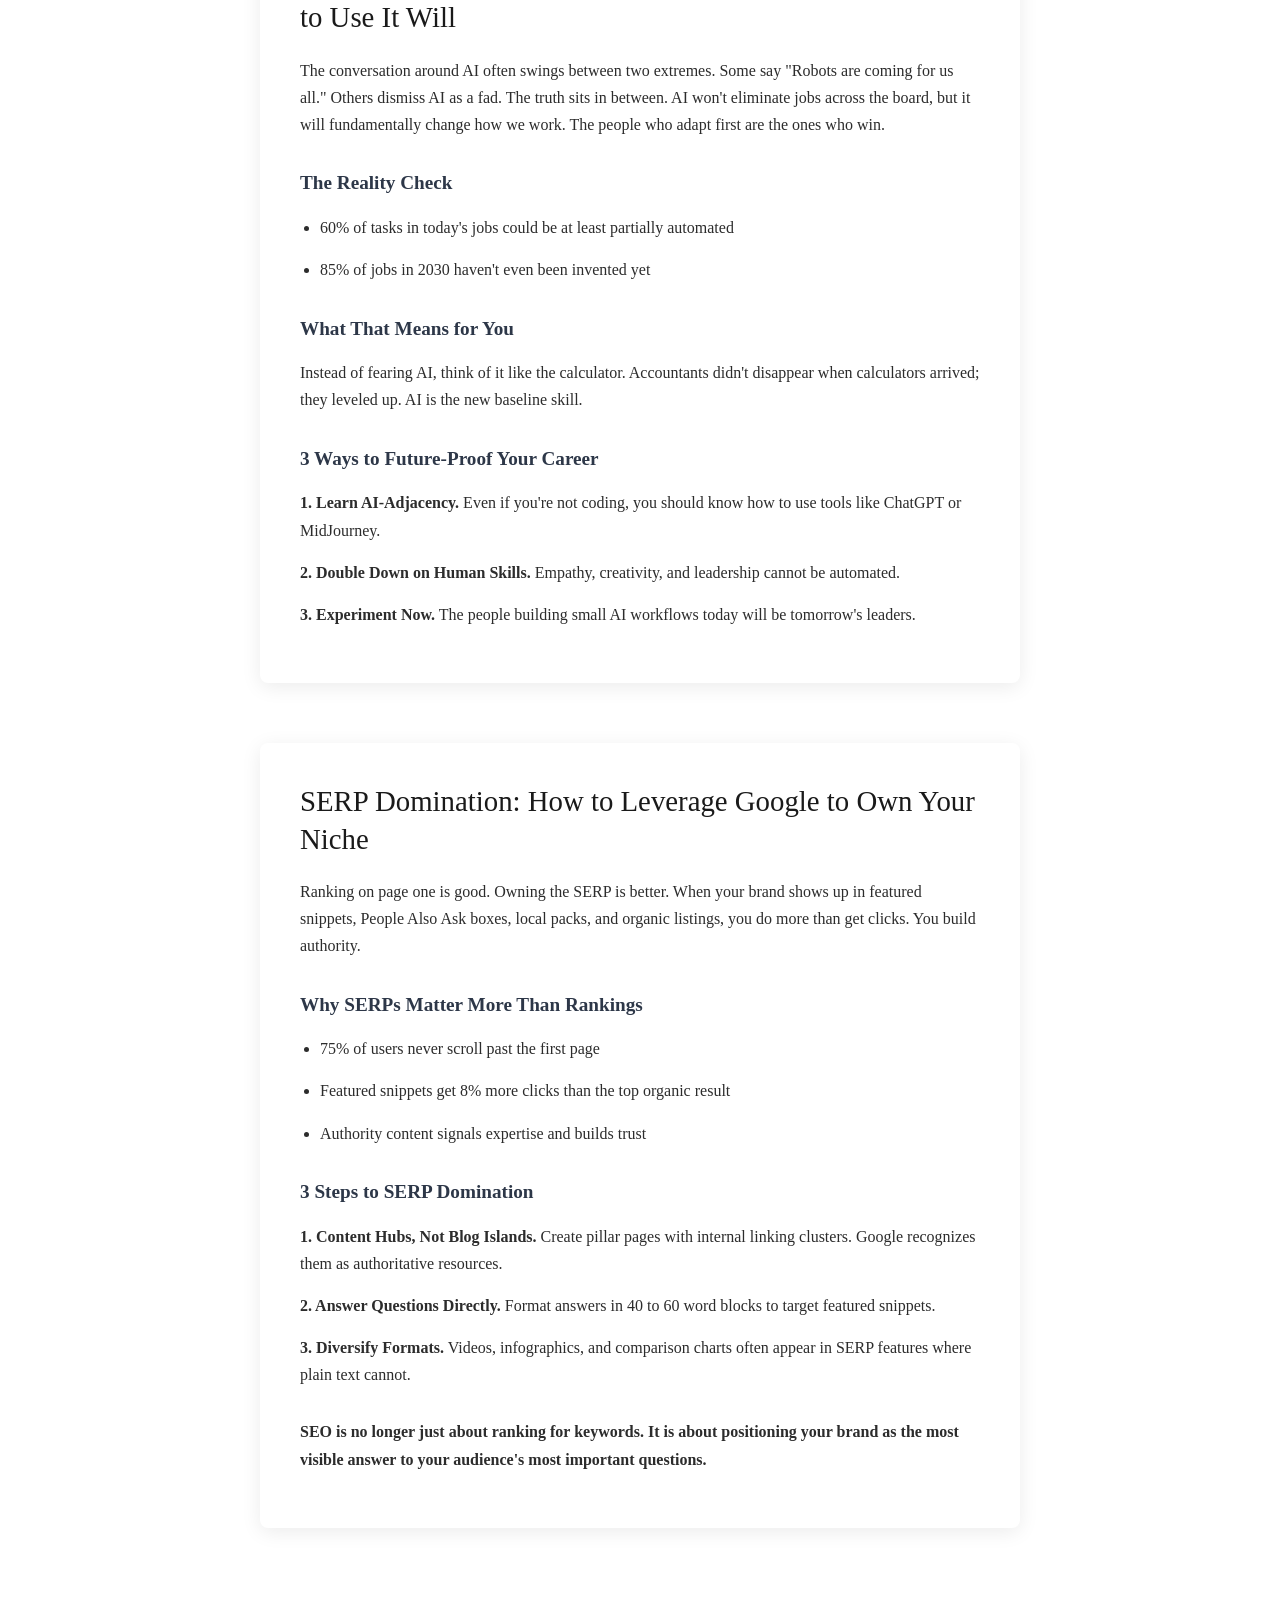
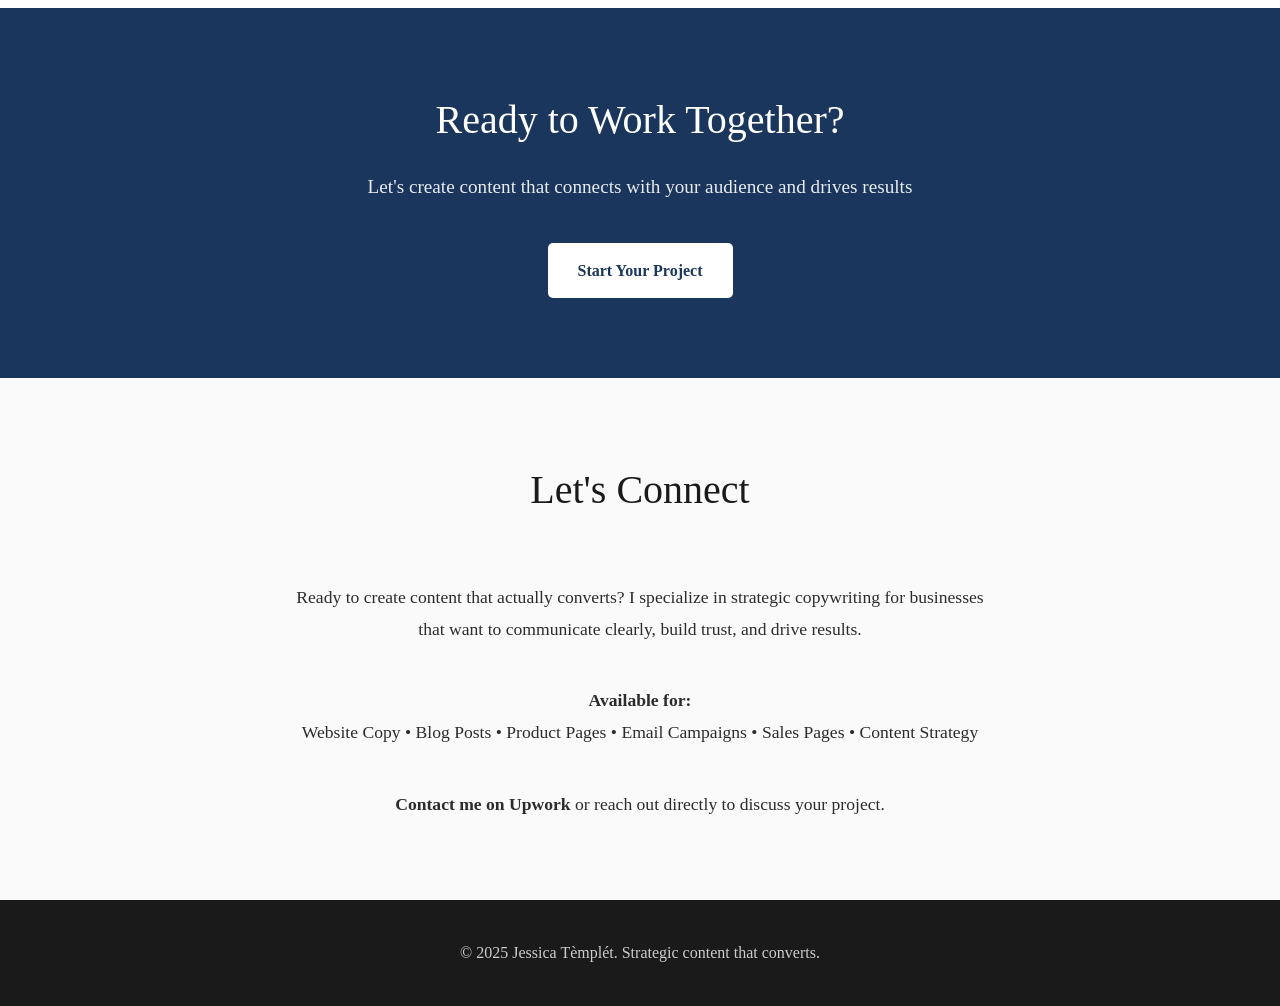
==== commit 878887bb: "Update index.html" ====
--- a/index.html
+++ b/index.html
@@ -298,6 +298,63 @@
             <div class="portfolio-grid">
                 
                 <article class="portfolio-item">
+                    <h3>SERP Domination: How to Leverage Google to Own Your Niche</h3>
+                    <p>Ranking on page one is good. Owning the SERP is better. When your brand shows up in featured snippets, People Also Ask boxes, local packs, and organic listings, you do more than get clicks. You build authority.</p>
+                    
+                    <h4>Why SERPs Matter More Than Rankings</h4>
+                    <ul>
+                        <li>75% of users never scroll past the first page</li>
+                        <li>Featured snippets get 8% more clicks than the top organic result</li>
+                        <li>Authority content signals expertise and builds trust</li>
+                    </ul>
+                    
+                    <h4>3 Steps to SERP Domination</h4>
+                    <p><strong>1. Content Hubs, Not Blog Islands.</strong> Create pillar pages with internal linking clusters. Google recognizes them as authoritative resources.</p>
+                    <p><strong>2. Answer Questions Directly.</strong> Format answers in 40 to 60 word blocks to target featured snippets.</p>
+                    <p><strong>3. Diversify Formats.</strong> Videos, infographics, and comparison charts often appear in SERP features where plain text cannot.</p>
+                    
+                    <p style="margin-top: 30px; font-weight: 600;">SEO is no longer just about ranking for keywords. It is about positioning your brand as the most visible answer to your audience's most important questions.</p>
+                </article>
+
+                <article class="portfolio-item">
+                    <h3>Why the First 90 Days Decide Your SaaS Customer's Lifetime Value</h3>
+                    <p>In SaaS, acquisition is expensive. Churn is deadly. Studies show most cancellations happen within the first 90 days. The real growth driver isn't acquisition. It is retention.</p>
+                    
+                    <h4>Why Customers Leave</h4>
+                    <ul>
+                        <li>Onboarding is confusing or overwhelming</li>
+                        <li>Product value isn't communicated early</li>
+                        <li>Support feels reactive instead of proactive</li>
+                    </ul>
+                    
+                    <h4>3 Ways to Keep Customers Beyond the Trial Period</h4>
+                    <p><strong>1. Personalized Onboarding Journeys.</strong> Tailor tutorials and tooltips to user roles instead of sending every customer the same checklist.</p>
+                    <p><strong>2. Health Scores That Trigger Action.</strong> Track logins, feature usage, and support tickets. Proactively reach out before a customer goes dark.</p>
+                    <p><strong>3. Customer Success as a Growth Driver.</strong> Do more than solve problems. Help customers achieve ROI milestones within their first 30 days.</p>
+                    
+                    <p style="margin-top: 30px; font-weight: 600;">A 5% increase in retention can lift profits by 25 to 95 percent. For SaaS, the first 90 days are not a "trial." They are the make-or-break window for your entire business model.</p>
+                </article>
+
+                <article class="portfolio-item">
+                    <h3>4 Proven B2B Lead Generation Strategies That Actually Convert</h3>
+                    <p>B2B marketers face a different challenge than B2C: long sales cycles, multiple decision makers, and the need for trust before purchase. Filling your funnel with qualified leads is far more valuable than filling it with any leads.</p>
+                    
+                    <h4>1. Intent-Based Content Marketing</h4>
+                    <p>Instead of chasing broad keywords, focus on "bottom-of-funnel" content like comparison guides, pricing breakdowns, or ROI calculators. These leads are closer to purchase.</p>
+                    
+                    <h4>2. Account-Based Marketing (ABM)</h4>
+                    <p>ABM aligns sales and marketing around specific target accounts. Personalized campaigns yield higher engagement and shorten sales cycles.</p>
+                    
+                    <h4>3. LinkedIn as a Demand Gen Machine</h4>
+                    <p>LinkedIn is still the number one B2B channel. Use it for thought leadership content, retargeting ads, and lead gen forms.</p>
+                    
+                    <h4>4. Data-Driven Nurturing</h4>
+                    <p>Automated workflows should deliver case studies, testimonials, and demos based on prospect behavior. A lead who downloads a whitepaper about compliance does not need the same messaging as one who watches a demo video.</p>
+                    
+                    <p style="margin-top: 30px; font-weight: 600;">B2B lead generation is not about volume. It is about relevance.</p>
+                </article>
+
+                <article class="portfolio-item">
                     <h3>Why 60% of Small Businesses Fail After a Cyberattack: How to Protect Yours</h3>
                     <p>Every 39 seconds, a hacker attempts a breach. For small businesses, the cost of one successful attack averages $25,000 in direct losses. That figure doesn't even include reputational harm. Yet many small business owners still assume, "We're too small to be a target." The truth? Hackers know small businesses are the easiest targets.</p>
                     
@@ -362,44 +419,6 @@
                     <p><strong>1. Learn AI-Adjacency.</strong> Even if you're not coding, you should know how to use tools like ChatGPT or MidJourney.</p>
                     <p><strong>2. Double Down on Human Skills.</strong> Empathy, creativity, and leadership cannot be automated.</p>
                     <p><strong>3. Experiment Now.</strong> The people building small AI workflows today will be tomorrow's leaders.</p>
-                </article>
-
-                <article class="portfolio-item">
-                    <h3>Why the First 90 Days Decide Your SaaS Customer's Lifetime Value</h3>
-                    <p>In SaaS, acquisition is expensive. Churn is deadly. Studies show most cancellations happen within the first 90 days. The real growth driver isn't acquisition. It is retention.</p>
-                    
-                    <h4>Why Customers Leave</h4>
-                    <ul>
-                        <li>Onboarding is confusing or overwhelming</li>
-                        <li>Product value isn't communicated early</li>
-                        <li>Support feels reactive instead of proactive</li>
-                    </ul>
-                    
-                    <h4>3 Ways to Keep Customers Beyond the Trial Period</h4>
-                    <p><strong>1. Personalized Onboarding Journeys.</strong> Tailor tutorials and tooltips to user roles instead of sending every customer the same checklist.</p>
-                    <p><strong>2. Health Scores That Trigger Action.</strong> Track logins, feature usage, and support tickets. Proactively reach out before a customer goes dark.</p>
-                    <p><strong>3. Customer Success as a Growth Driver.</strong> Do more than solve problems. Help customers achieve ROI milestones within their first 30 days.</p>
-                    
-                    <p style="margin-top: 30px; font-weight: 600;">A 5% increase in retention can lift profits by 25 to 95 percent. For SaaS, the first 90 days are not a "trial." They are the make-or-break window for your entire business model.</p>
-                </article>
-
-                <article class="portfolio-item">
-                    <h3>4 Proven B2B Lead Generation Strategies That Actually Convert</h3>
-                    <p>B2B marketers face a different challenge than B2C: long sales cycles, multiple decision makers, and the need for trust before purchase. Filling your funnel with qualified leads is far more valuable than filling it with any leads.</p>
-                    
-                    <h4>1. Intent-Based Content Marketing</h4>
-                    <p>Instead of chasing broad keywords, focus on "bottom-of-funnel" content like comparison guides, pricing breakdowns, or ROI calculators. These leads are closer to purchase.</p>
-                    
-                    <h4>2. Account-Based Marketing (ABM)</h4>
-                    <p>ABM aligns sales and marketing around specific target accounts. Personalized campaigns yield higher engagement and shorten sales cycles.</p>
-                    
-                    <h4>3. LinkedIn as a Demand Gen Machine</h4>
-                    <p>LinkedIn is still the number one B2B channel. Use it for thought leadership content, retargeting ads, and lead gen forms.</p>
-                    
-                    <h4>4. Data-Driven Nurturing</h4>
-                    <p>Automated workflows should deliver case studies, testimonials, and demos based on prospect behavior. A lead who downloads a whitepaper about compliance does not need the same messaging as one who watches a demo video.</p>
-                    
-                    <p style="margin-top: 30px; font-weight: 600;">B2B lead generation is not about volume. It is about relevance.</p>
                 </article>
 
                 <article class="portfolio-item">
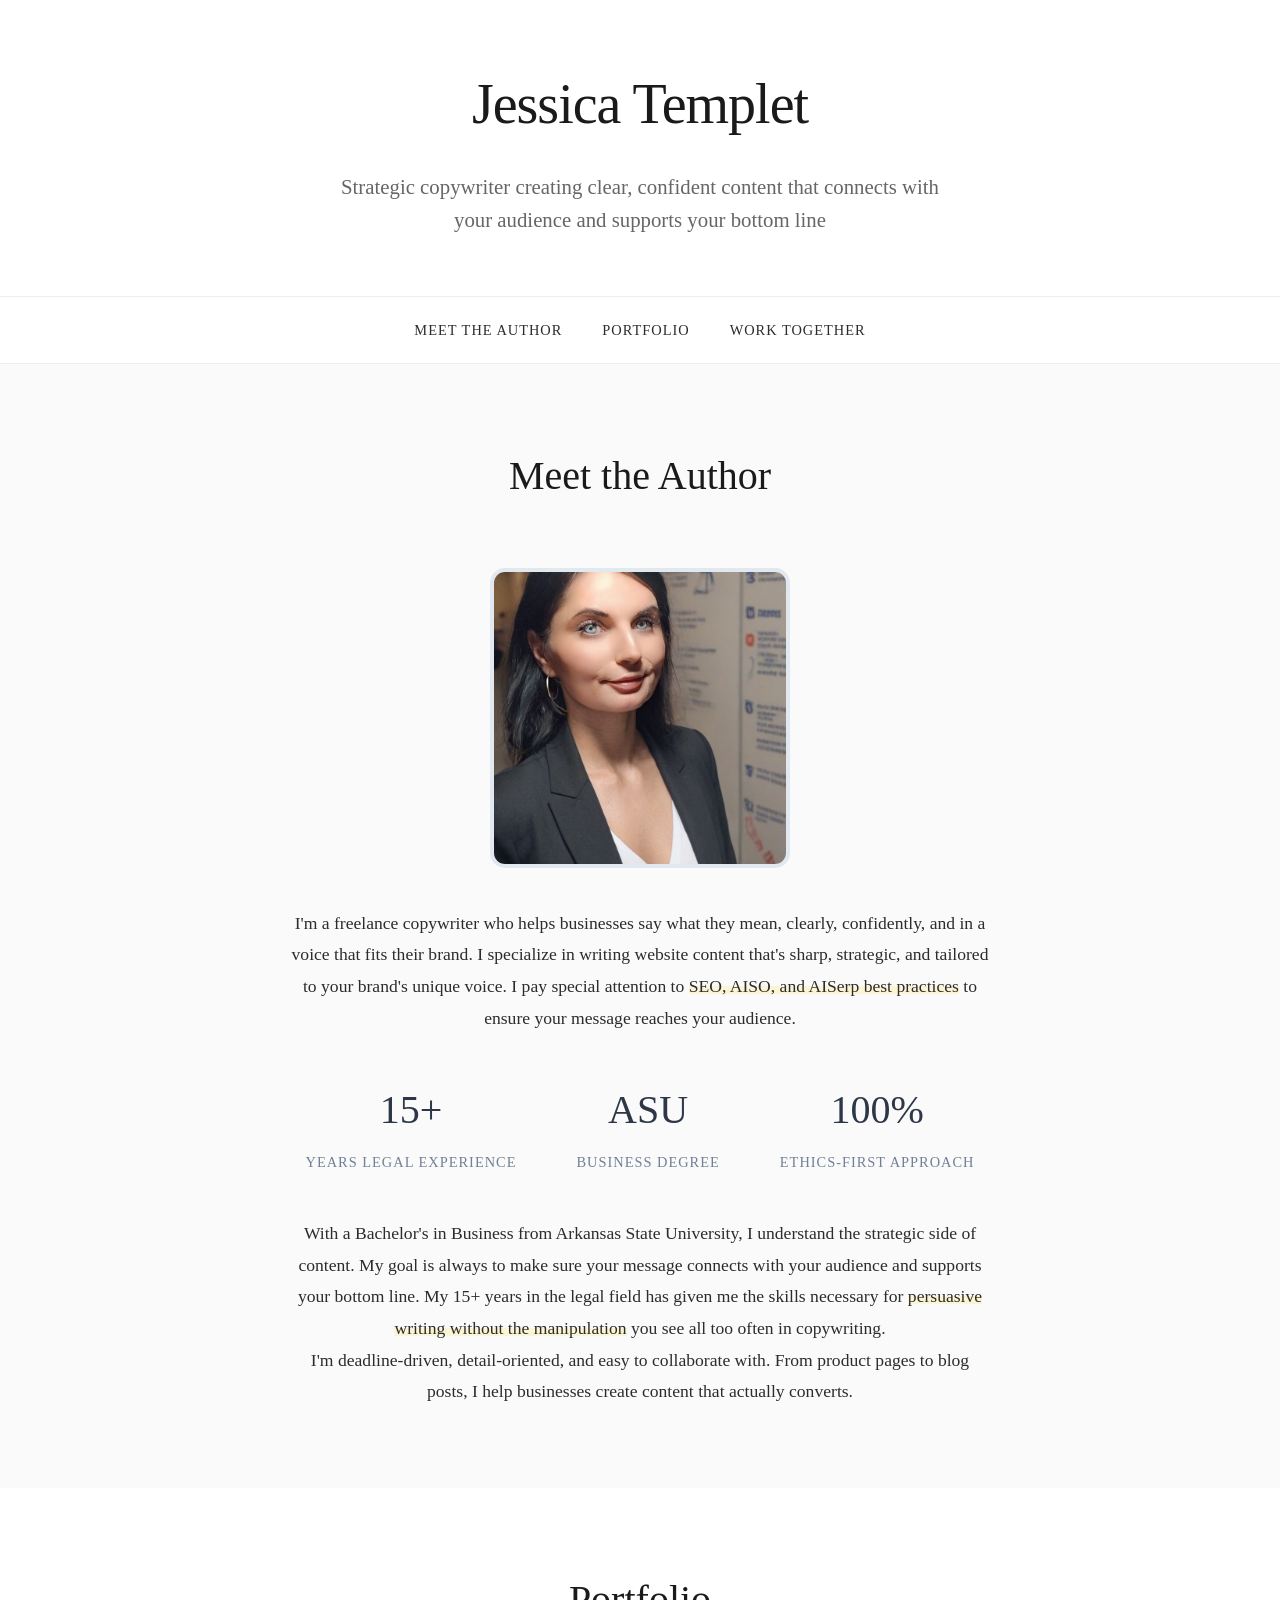
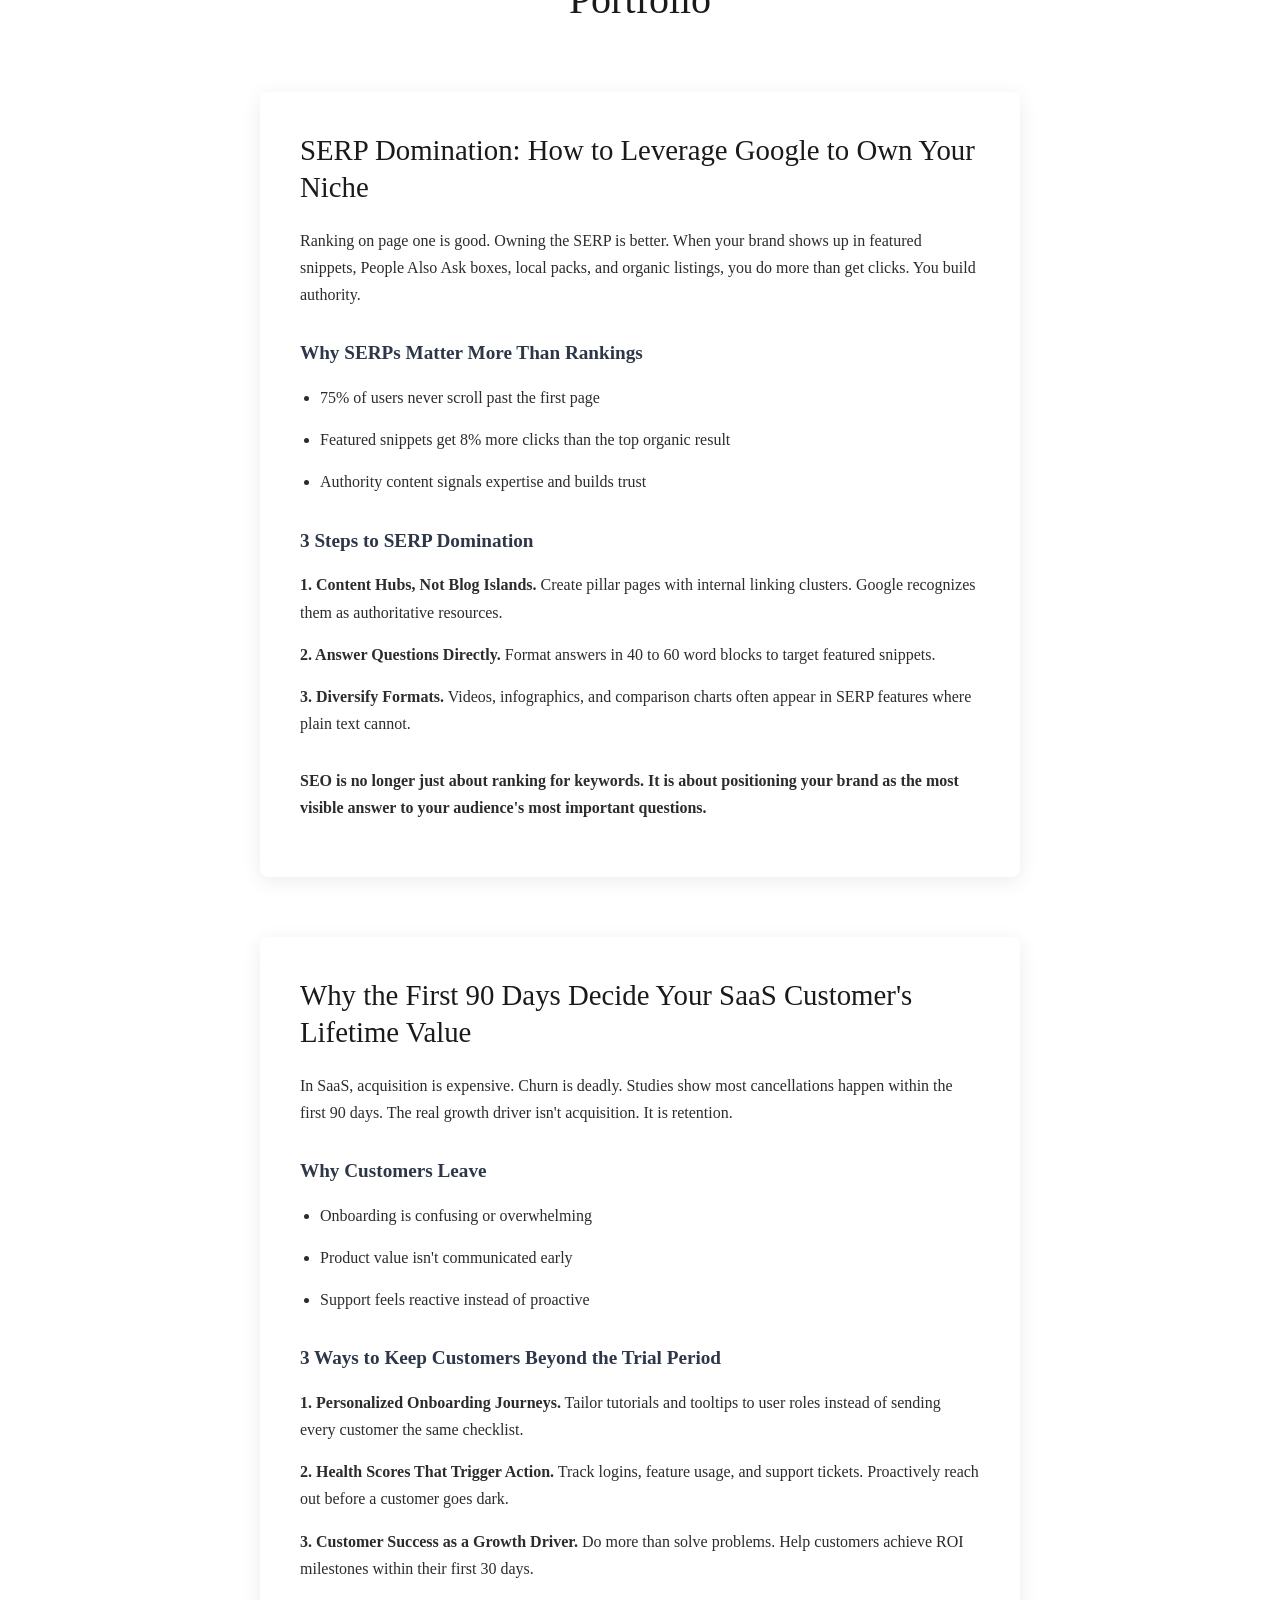
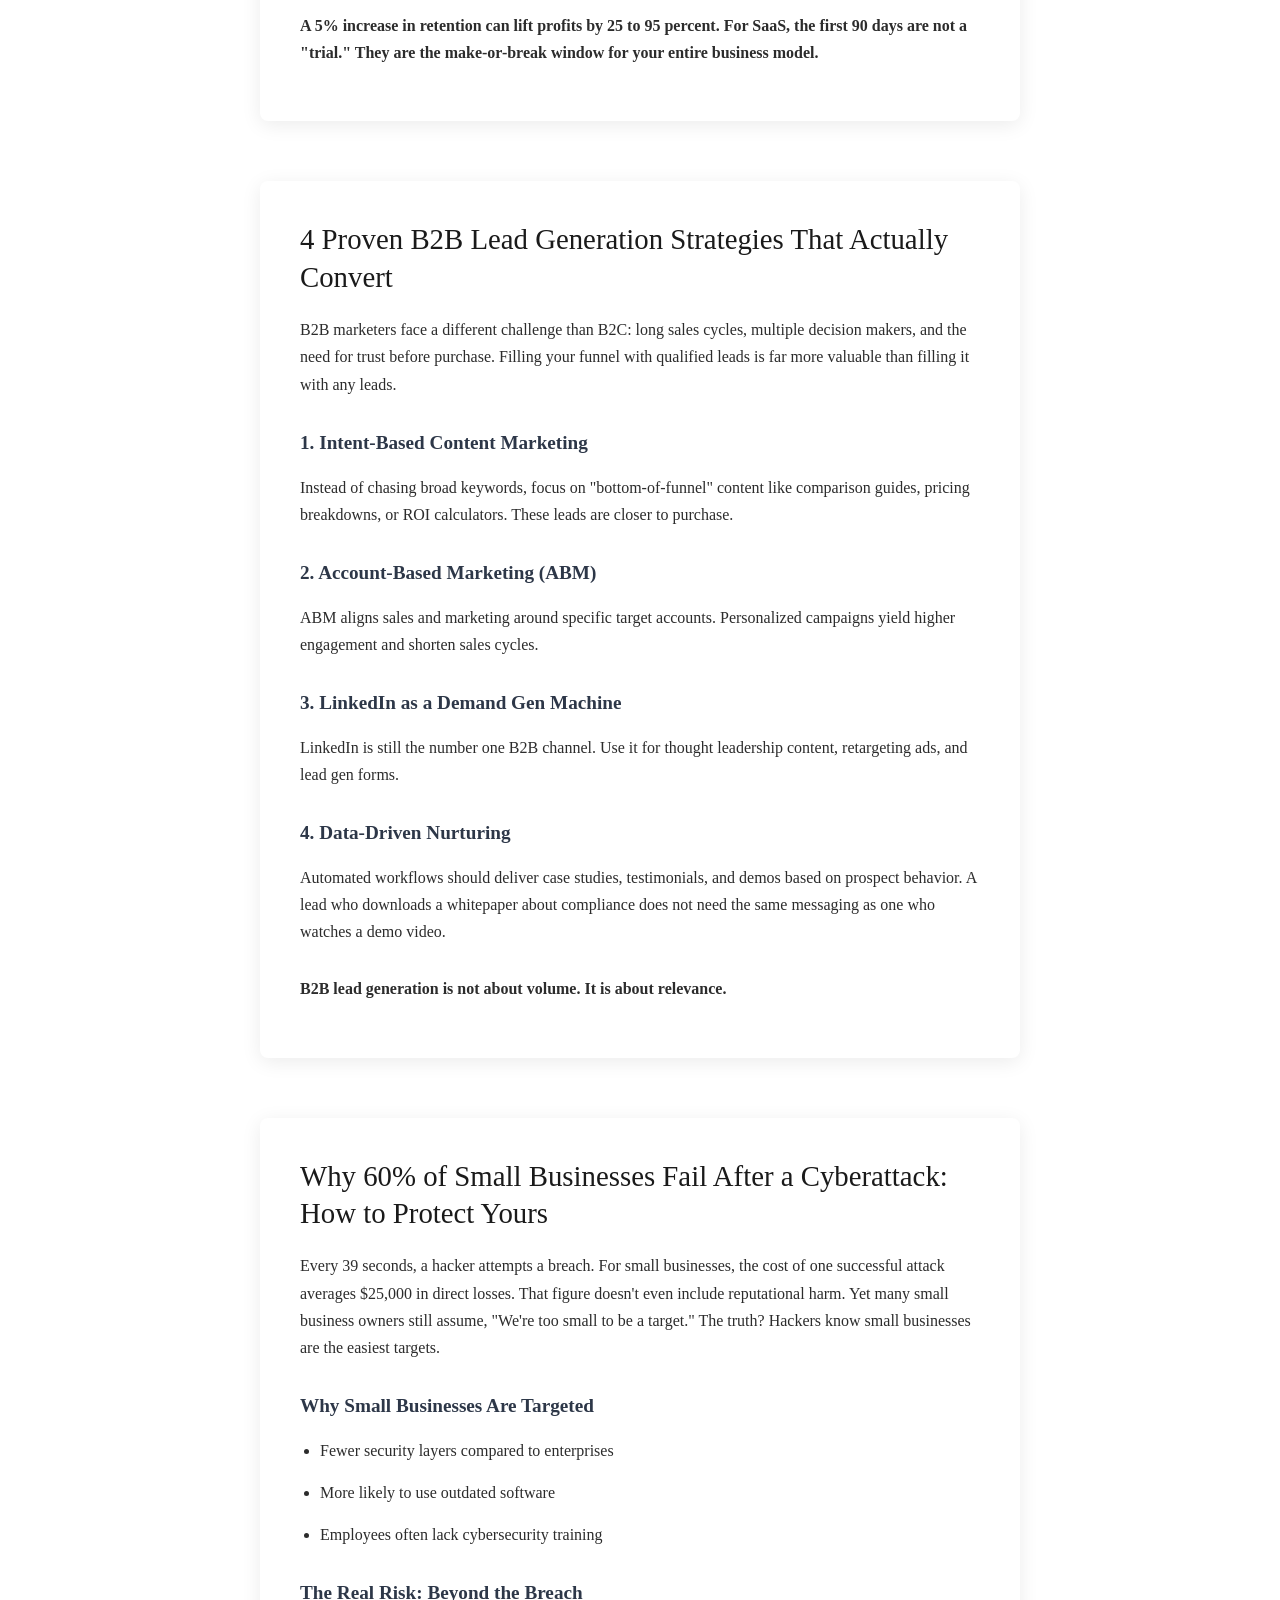
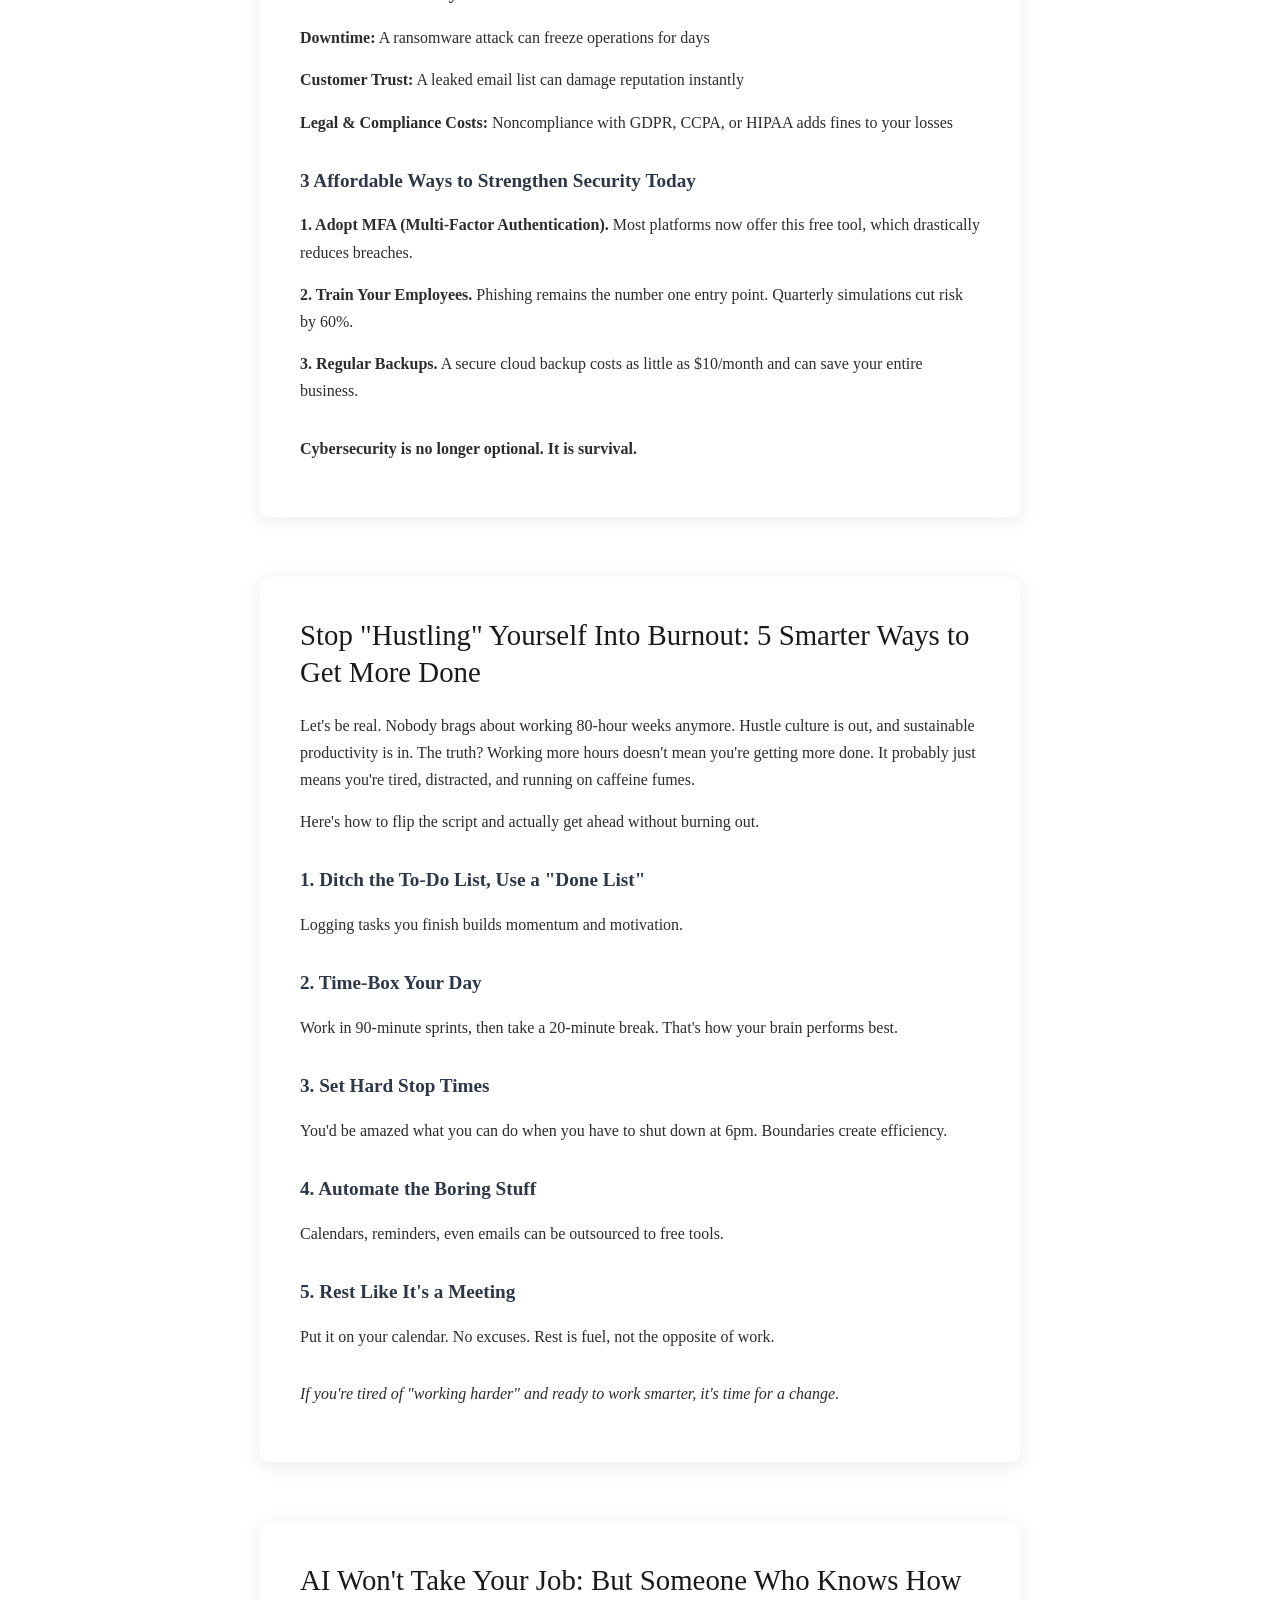
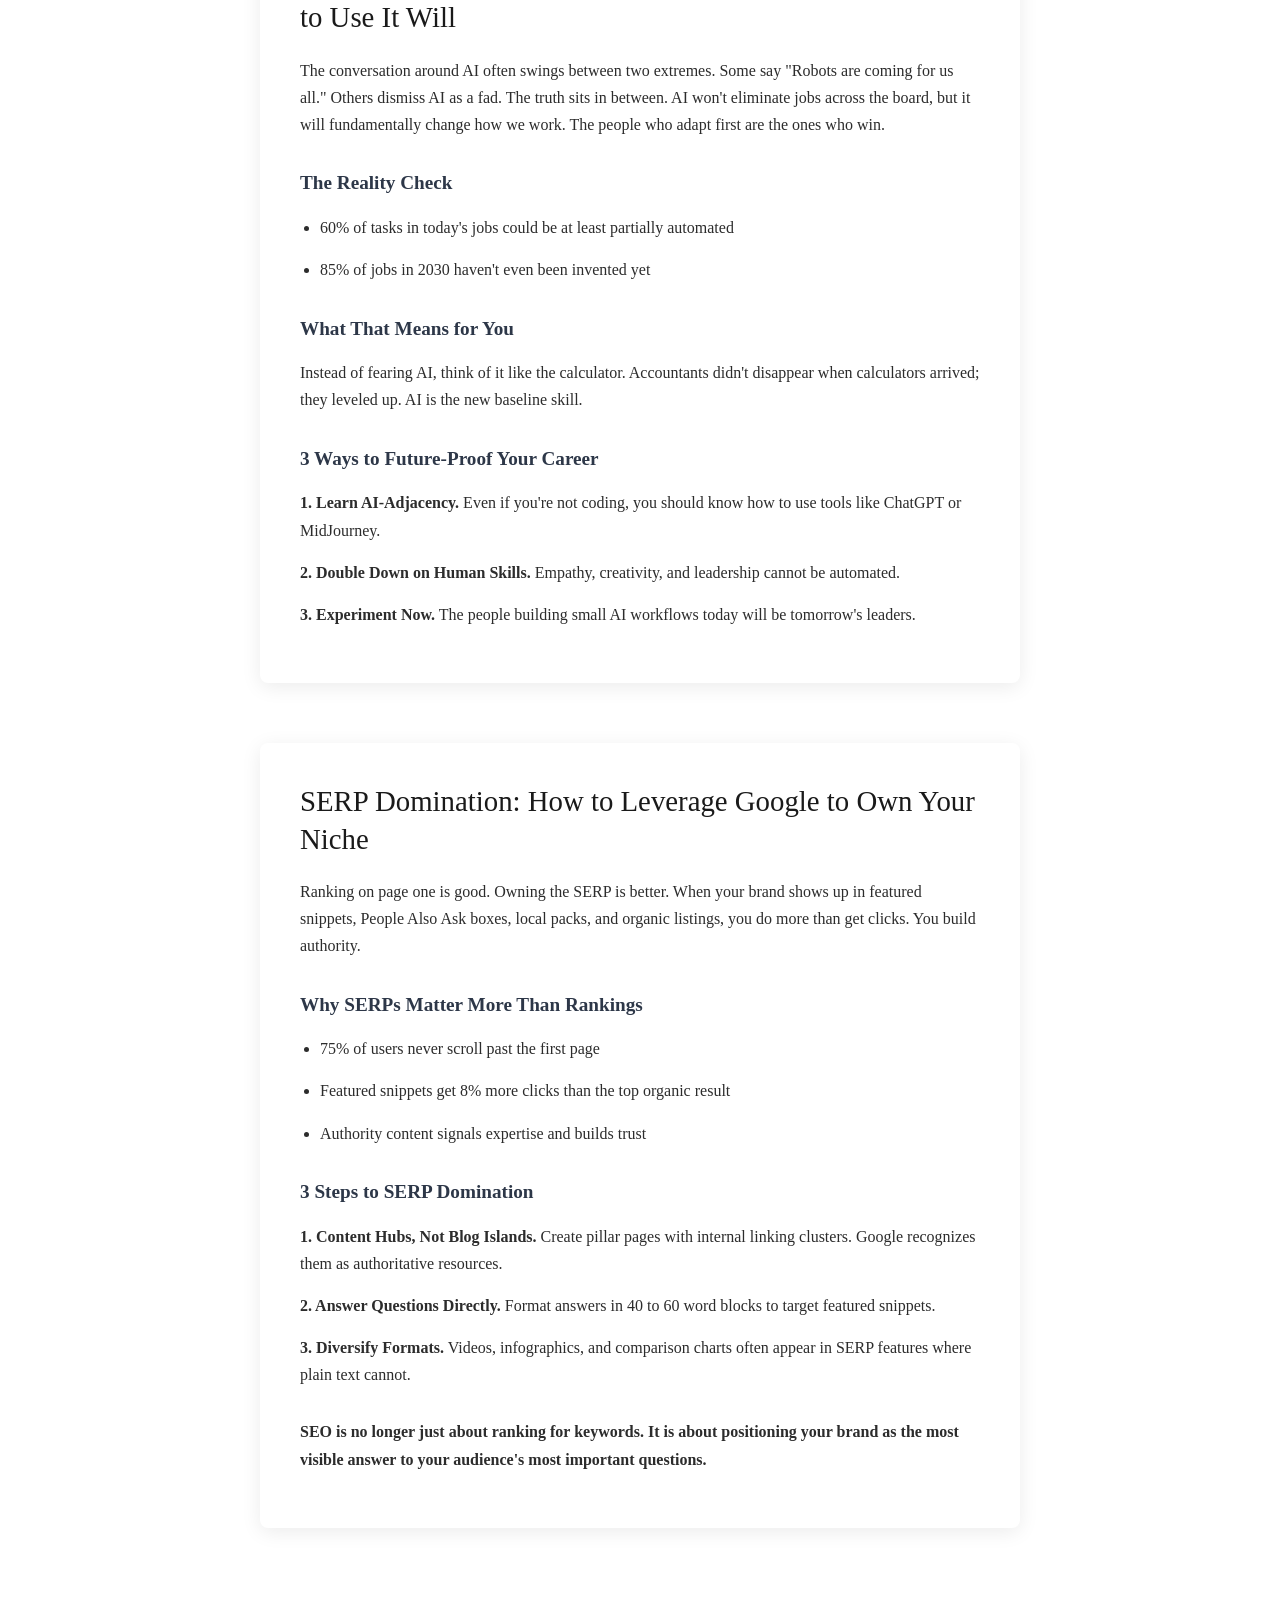
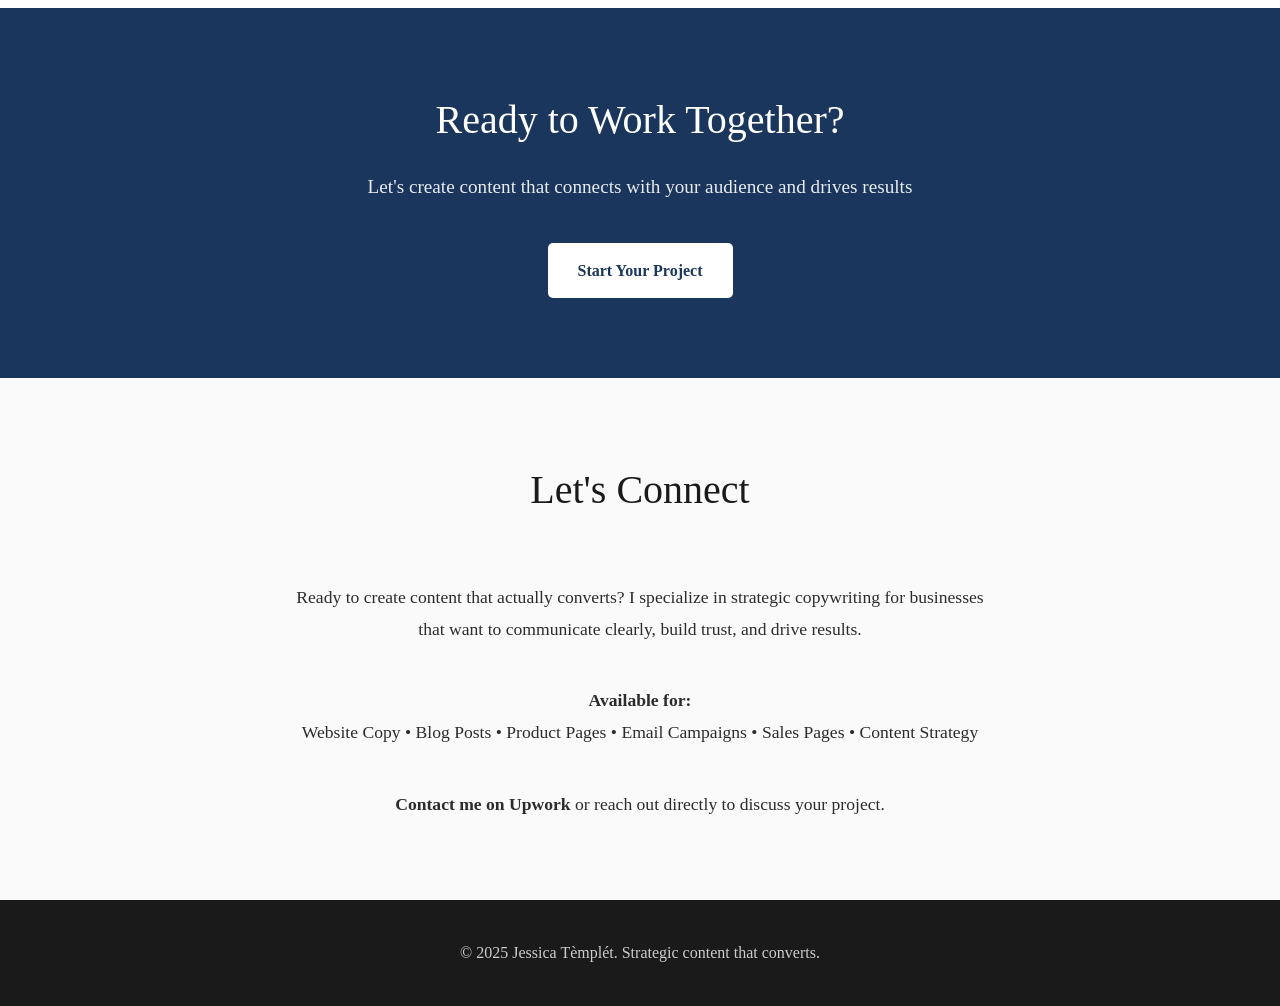
==== commit 8910cf84: "Update index.html" ====
--- a/index.html
+++ b/index.html
@@ -248,7 +248,7 @@
 <body>
     <header>
         <div class="container">
-            <h1 class="hero-title">Jessica Tèmplét</h1>
+            <h1 class="hero-title">Jessica Templet</h1>
             <p class="hero-subtitle">Strategic copywriter creating clear, confident content that connects with your audience and supports your bottom line</p>
         </div>
     </header>
@@ -266,7 +266,7 @@
     <section id="about" class="section">
         <div class="container">
             <h2 class="section-title">Meet the Author</h2>
-            <img src="photo-placeholder.jpg" alt="Jessica Tèmplét" class="author-photo">
+            <img src="photo-placeholder.jpg" alt="Jessica Templet" class="author-photo">
             <div class="about-content">
                 <p>I'm a freelance copywriter who helps businesses say what they mean, clearly, confidently, and in a voice that fits their brand. I specialize in writing website content that's sharp, strategic, and tailored to your brand's unique voice. I pay special attention to <span class="highlight">SEO, AISO, and AISerp best practices</span> to ensure your message reaches your audience.</p>
                 
@@ -276,7 +276,7 @@
                         <span class="stat-label">Years Legal Experience</span>
                     </div>
                     <div class="stat">
-                        <span class="stat-number">LSU</span>
+                        <span class="stat-number">ASU</span>
                         <span class="stat-label">Business Degree</span>
                     </div>
                     <div class="stat">
@@ -285,7 +285,7 @@
                     </div>
                 </div>
 
-                <p>With a Bachelor's in Business from Louisiana State University, I understand the strategic side of content. My goal is always to make sure your message connects with your audience and supports your bottom line. My 15+ years in the legal field has given me the skills necessary for <span class="highlight">persuasive writing without the manipulation</span> you see all too often in copywriting.</p>
+                <p>With a Bachelor's in Business from Arkansas State University, I understand the strategic side of content. My goal is always to make sure your message connects with your audience and supports your bottom line. My 15+ years in the legal field has given me the skills necessary for <span class="highlight">persuasive writing without the manipulation</span> you see all too often in copywriting.</p>
 
                 <p>I'm deadline-driven, detail-oriented, and easy to collaborate with. From product pages to blog posts, I help businesses create content that actually converts.</p>
             </div>
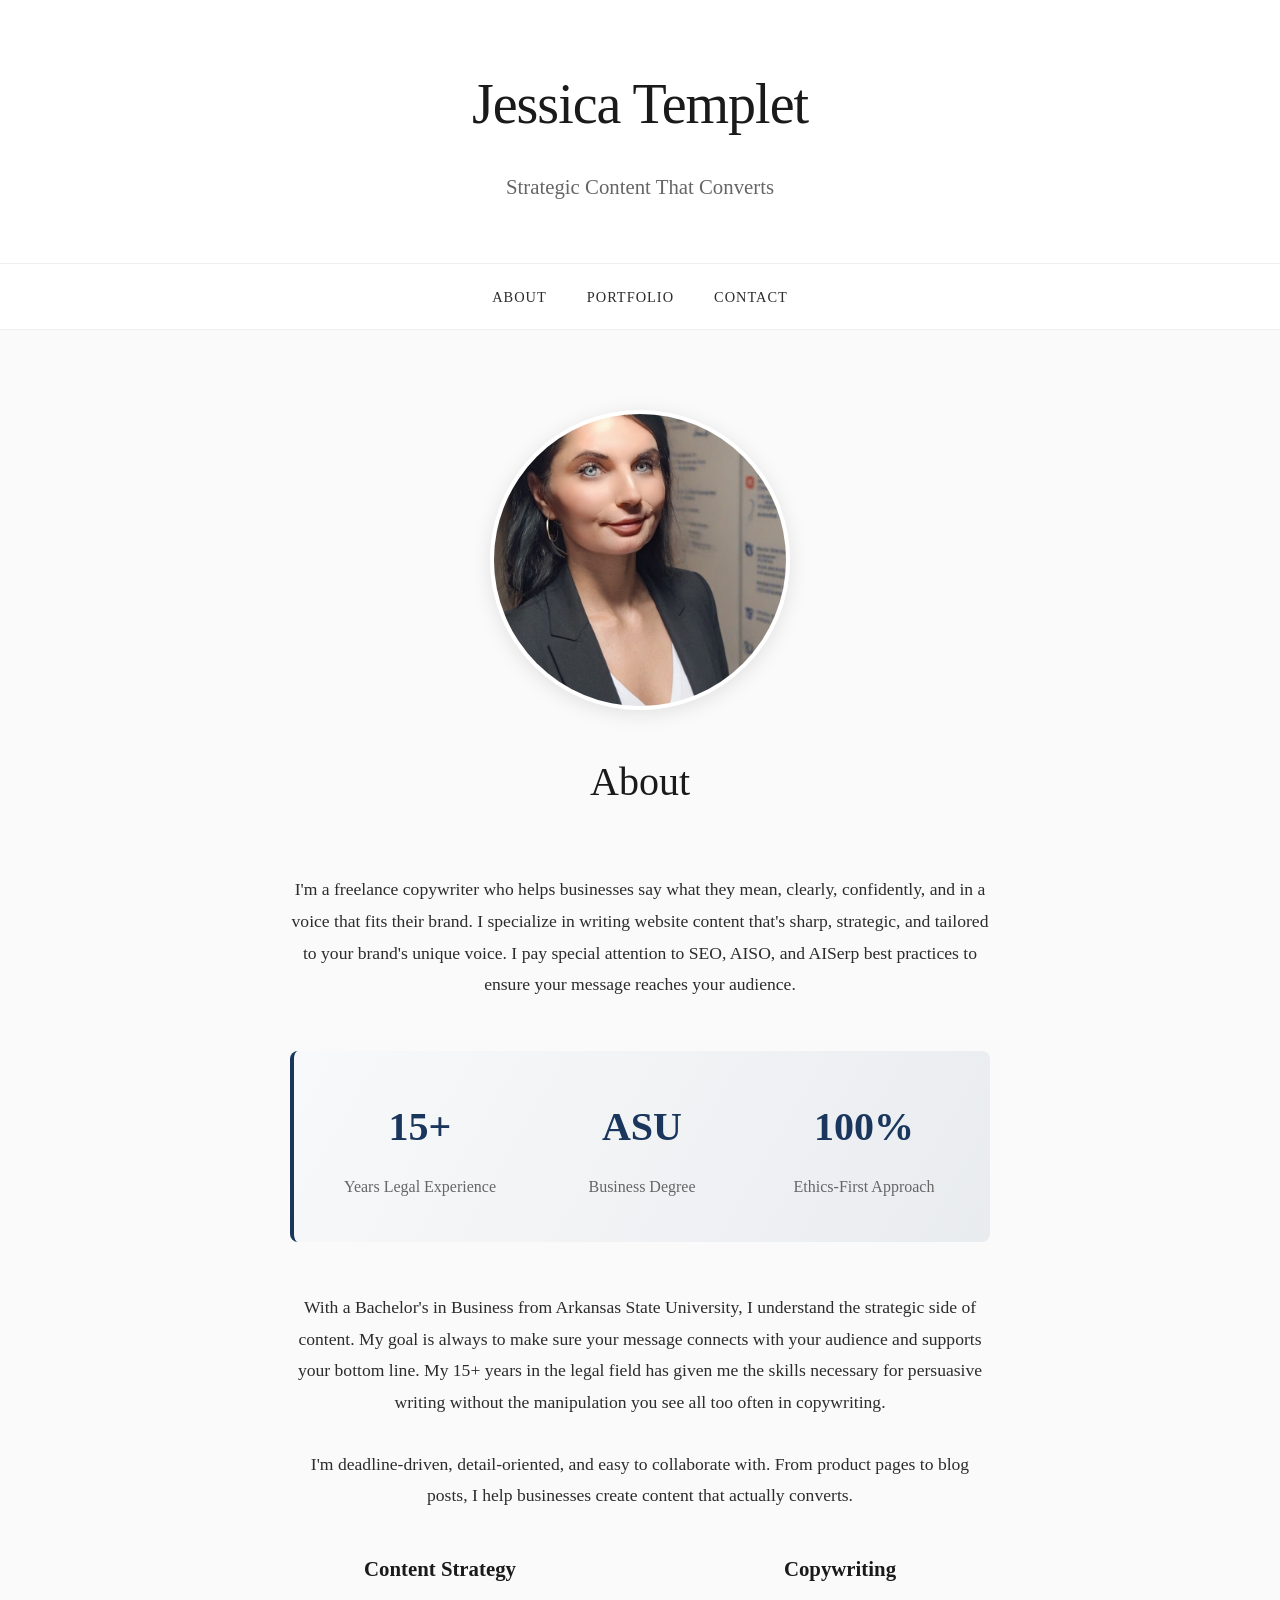
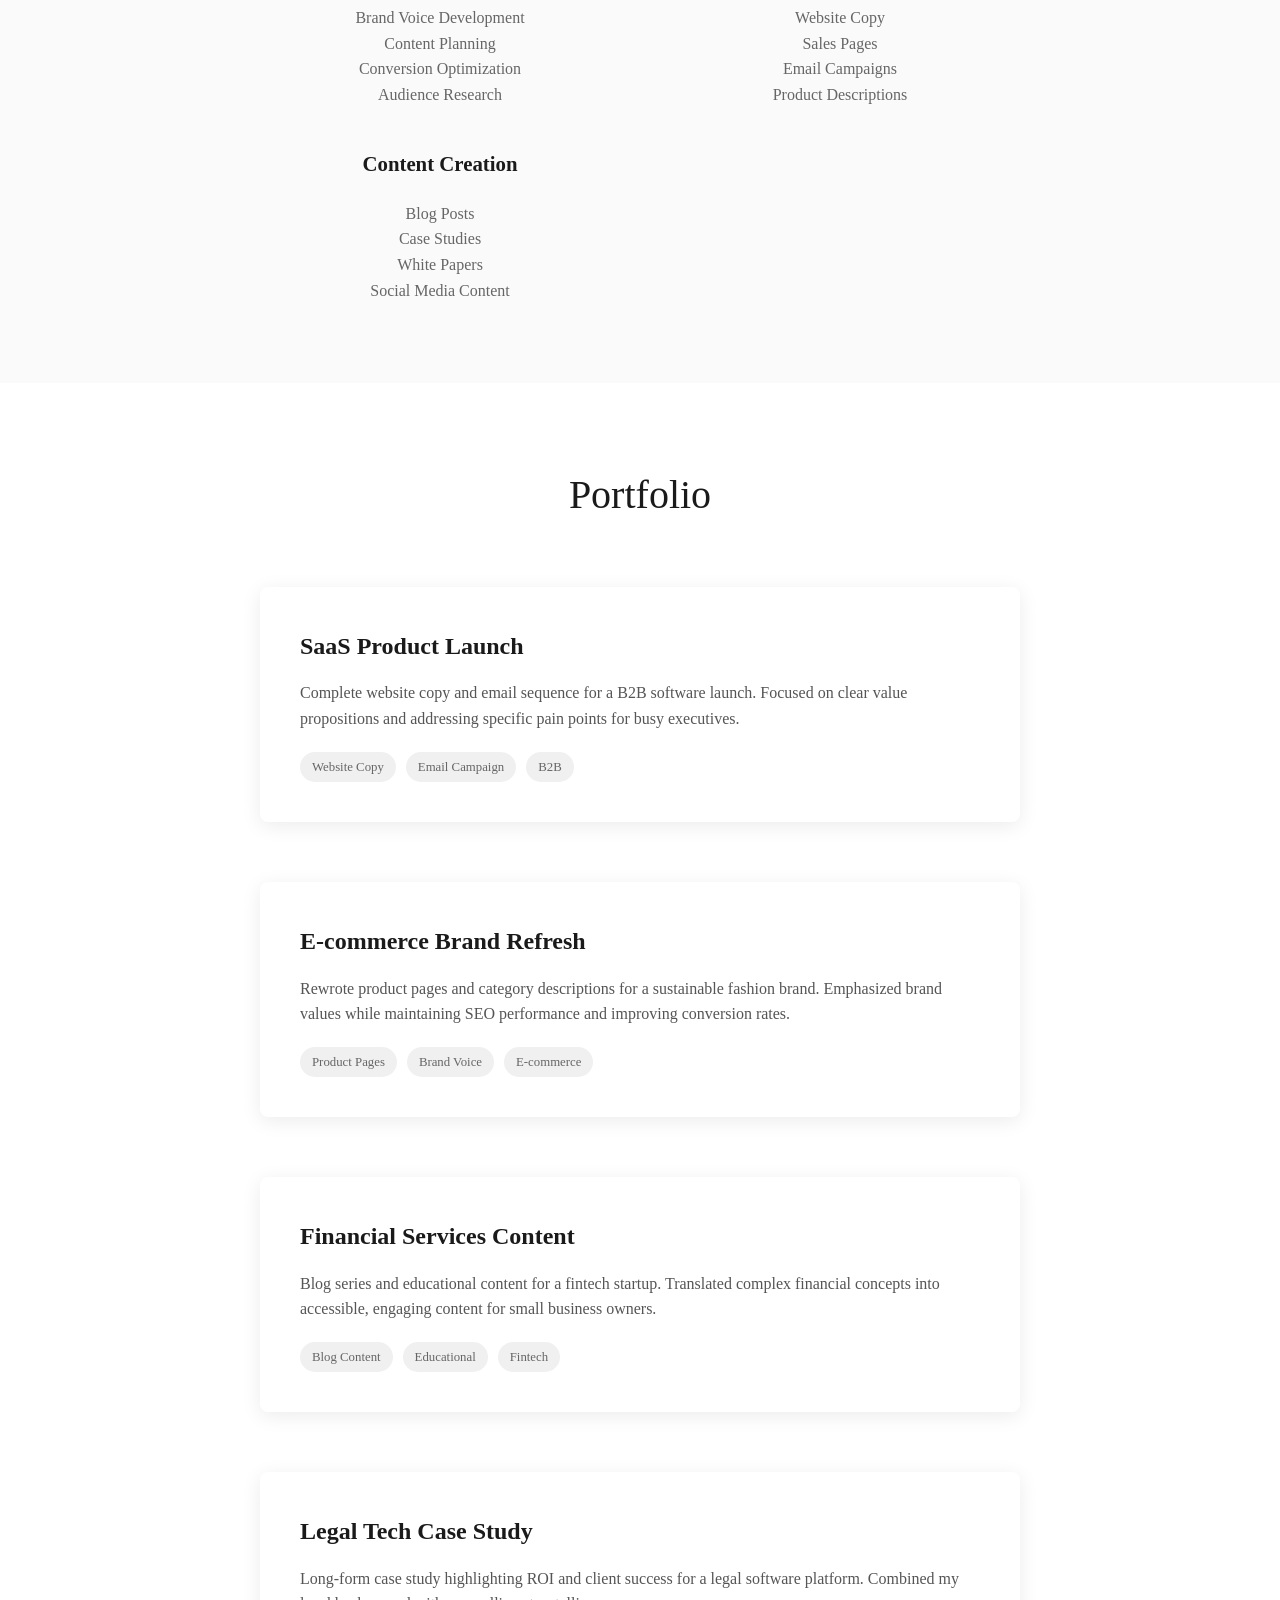
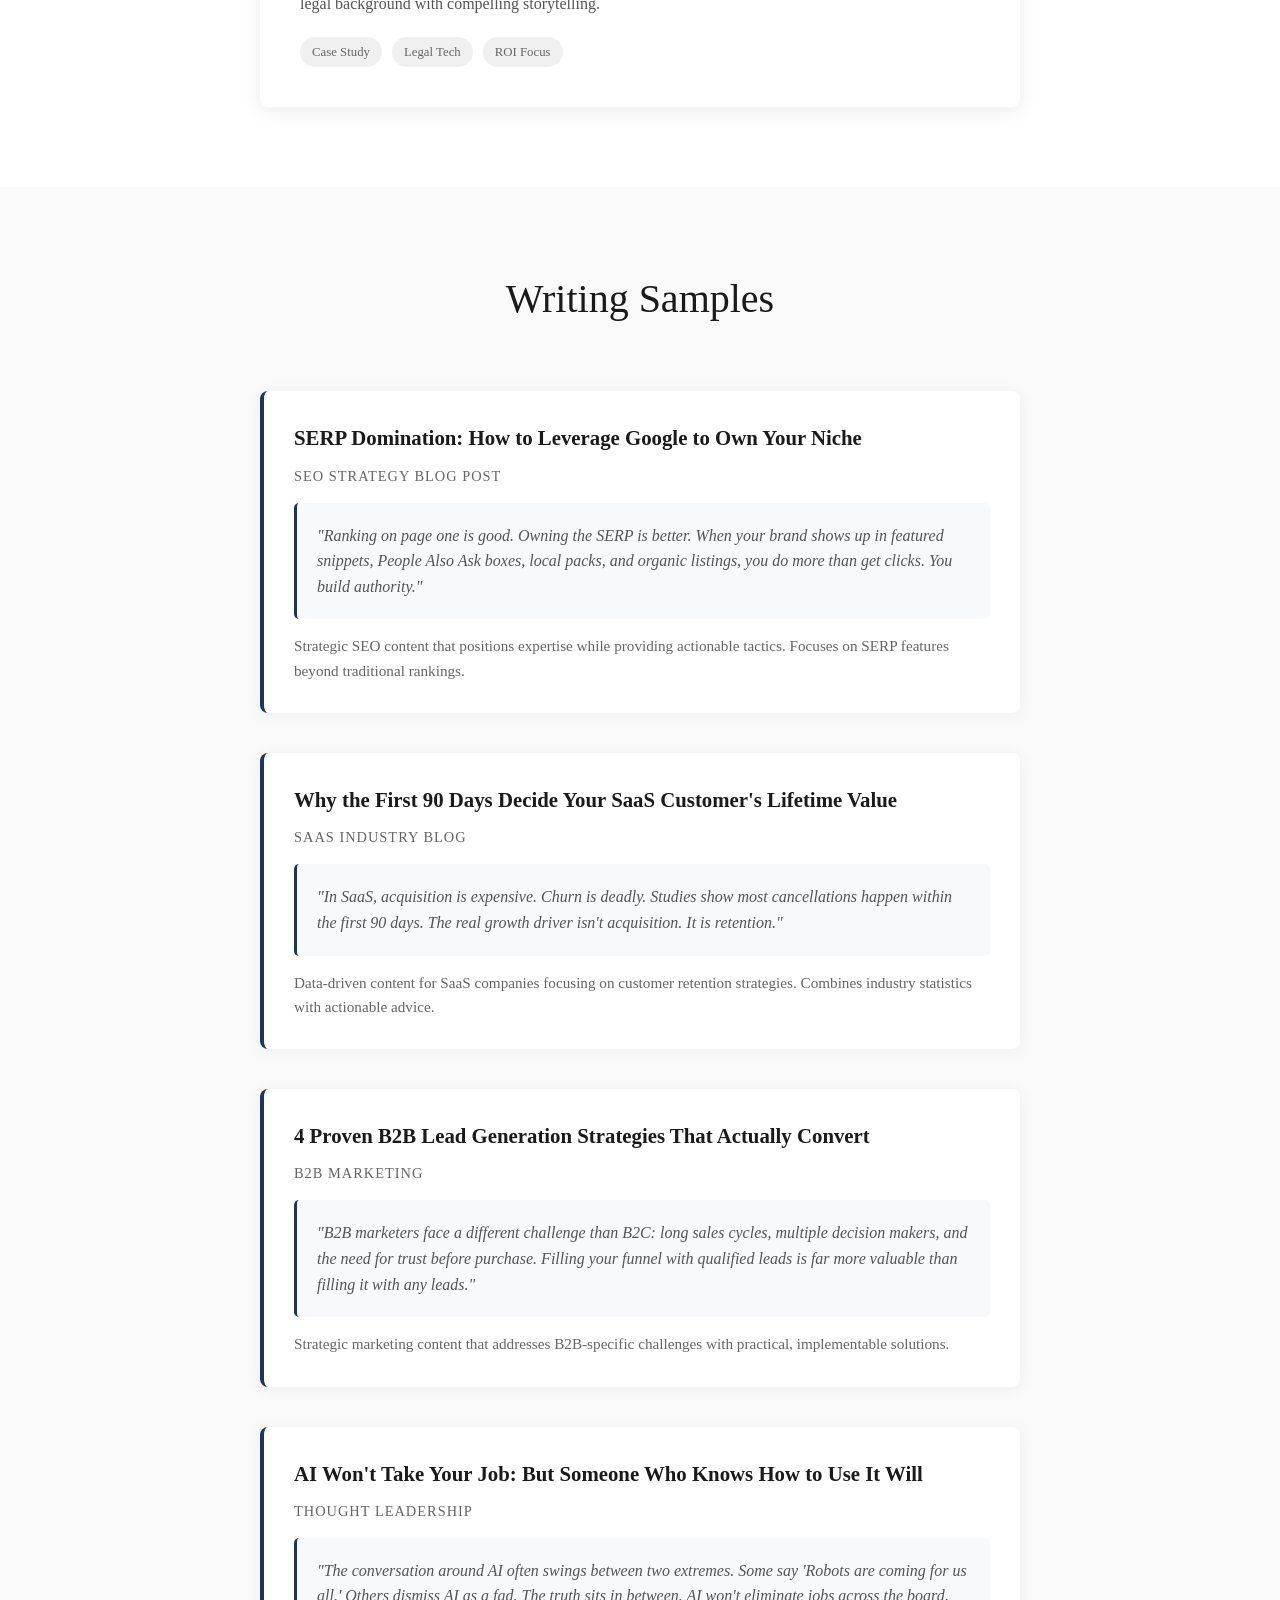
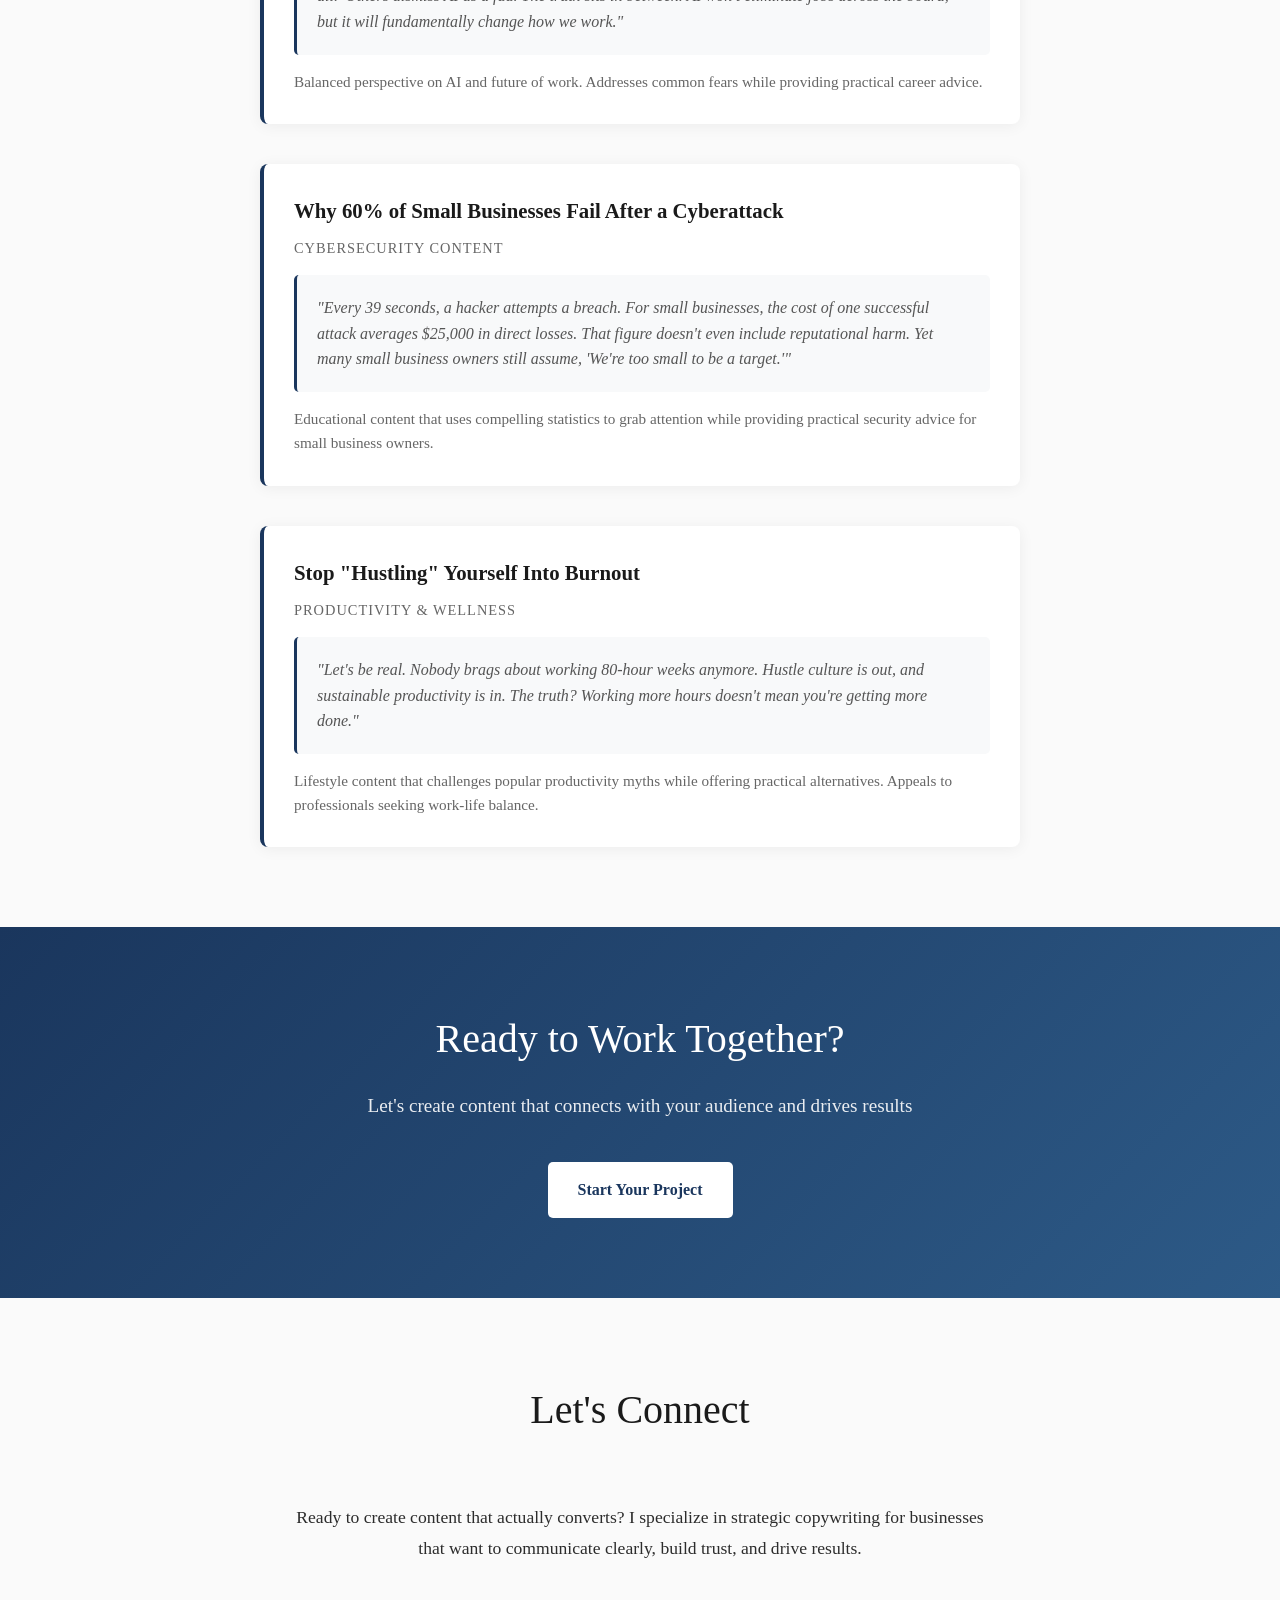
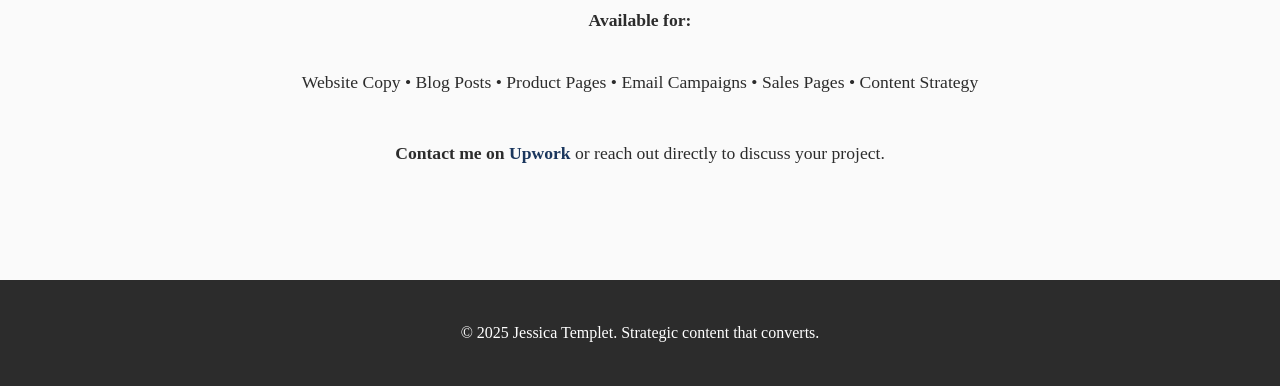
==== commit bd6e2f38: "Update index.html" ====
--- a/index.html
+++ b/index.html
@@ -3,8 +3,8 @@
 <head>
     <meta charset="UTF-8">
     <meta name="viewport" content="width=device-width, initial-scale=1.0">
-    <title>Jessica Tèmplét | Strategic Content That Converts</title>
-    <meta name="description" content="Jessica Tèmplét - Freelance copywriter specializing in strategic business content. 15+ years legal experience. Clear, confident copy that converts.">
+    <title>Jessica Templet | Strategic Content That Converts</title>
+    <meta name="description" content="Jessica Templet - Freelance copywriter specializing in strategic business content. 15+ years legal experience. Clear, confident copy that converts.">
     <style>
         * {
             margin: 0;
@@ -46,6 +46,17 @@
             font-weight: 300;
             max-width: 600px;
             margin: 0 auto;
+        }
+
+        .profile-photo {
+            width: 300px;
+            height: 300px;
+            border-radius: 50%;
+            margin: 0 auto 40px auto;
+            display: block;
+            object-fit: cover;
+            border: 4px solid #fff;
+            box-shadow: 0 4px 20px rgba(0,0,0,0.1);
         }
 
         nav {
@@ -98,6 +109,10 @@
             text-align: center;
         }
 
+        .about-content p {
+            margin-bottom: 30px;
+        }
+
         .portfolio-grid {
             display: grid;
             gap: 60px;
@@ -116,33 +131,102 @@
             box-shadow: 0 8px 30px rgba(0,0,0,0.12);
         }
 
-        .portfolio-item h3 {
-            font-size: 1.8rem;
-            font-weight: 400;
+        .portfolio-title {
+            font-size: 1.5rem;
+            font-weight: 600;
+            margin-bottom: 15px;
+            color: #1a1a1a;
+        }
+
+        .portfolio-description {
+            font-size: 1rem;
+            line-height: 1.6;
+            color: #555;
+            margin-bottom: 20px;
+        }
+
+        .portfolio-tags {
+            display: flex;
+            flex-wrap: wrap;
+            gap: 10px;
+        }
+
+        .tag {
+            background: #f0f0f0;
+            padding: 5px 12px;
+            border-radius: 15px;
+            font-size: 0.8rem;
+            color: #666;
+        }
+
+        .skills-grid {
+            display: grid;
+            grid-template-columns: repeat(auto-fit, minmax(250px, 1fr));
+            gap: 40px;
+            margin-top: 40px;
+        }
+
+        .skill-category {
+            text-align: center;
+        }
+
+        .skill-category h3 {
+            font-size: 1.3rem;
             margin-bottom: 20px;
             color: #1a1a1a;
-            line-height: 1.3;
-        }
-
-        .portfolio-item h4 {
-            font-size: 1.2rem;
+        }
+
+        .skill-list {
+            font-size: 1rem;
+            color: #666;
+        }
+
+        .writing-samples {
+            display: grid;
+            gap: 40px;
+        }
+
+        .sample-item {
+            background: #fff;
+            padding: 30px;
+            border-radius: 8px;
+            box-shadow: 0 2px 15px rgba(0,0,0,0.06);
+            border-left: 4px solid #1a365d;
+        }
+
+        .sample-title {
+            font-size: 1.3rem;
             font-weight: 600;
-            margin: 30px 0 15px 0;
-            color: #2d3748;
-        }
-
-        .portfolio-item p, .portfolio-item li {
+            margin-bottom: 10px;
+            color: #1a1a1a;
+        }
+
+        .sample-type {
+            font-size: 0.9rem;
+            color: #666;
+            text-transform: uppercase;
+            letter-spacing: 1px;
             margin-bottom: 15px;
-            line-height: 1.7;
-        }
-
-        .portfolio-item ul {
-            margin: 15px 0 15px 20px;
+        }
+
+        .sample-excerpt {
+            font-style: italic;
+            color: #555;
+            margin-bottom: 15px;
+            padding: 20px;
+            background: #f8f9fa;
+            border-radius: 5px;
+            border-left: 3px solid #1a365d;
+        }
+
+        .sample-description {
+            font-size: 0.95rem;
+            color: #666;
         }
 
         .cta-section {
-            background: #1a365d;
-            color: white;
+            background: linear-gradient(135deg, #1a365d 0%, #2d5a87 100%);
+            color: #fff;
             text-align: center;
             padding: 80px 0;
         }
@@ -167,61 +251,27 @@
             text-decoration: none;
             border-radius: 5px;
             font-weight: 600;
-            transition: transform 0.3s ease;
+            transition: transform 0.3s ease, box-shadow 0.3s ease;
         }
 
         .cta-button:hover {
             transform: translateY(-2px);
-        }
-
-        .stats {
-            display: flex;
-            justify-content: center;
-            gap: 60px;
-            margin: 40px 0;
-            flex-wrap: wrap;
-        }
-
-        .stat {
-            text-align: center;
-        }
-
-        .stat-number {
-            font-size: 2.5rem;
-            font-weight: 300;
-            color: #2d3748;
-            display: block;
-        }
-
-        .stat-label {
-            font-size: 0.9rem;
-            text-transform: uppercase;
-            letter-spacing: 1px;
-            color: #718096;
-        }
-
-        .author-photo {
-            width: 300px;
-            height: 300px;
-            border-radius: 15px;
-            margin: 0 auto 40px auto;
-            display: block;
-            object-fit: cover;
-            border: 4px solid #e2e8f0;
+            box-shadow: 0 8px 25px rgba(0,0,0,0.2);
         }
 
         footer {
-            background: #1a1a1a;
-            color: #ccc;
+            background: #2c2c2c;
+            color: #fff;
             text-align: center;
             padding: 40px 0;
         }
 
         .highlight {
-            background: linear-gradient(120deg, #ffd70026 0%, #ffd70026 100%);
-            background-repeat: no-repeat;
-            background-size: 100% 40%;
-            background-position: 0 80%;
+            background: linear-gradient(120deg, #f8f9fa 0%, #e9ecef 100%);
+            padding: 30px;
+            border-radius: 8px;
+            margin: 30px 0;
+            border-left: 4px solid #1a365d;
         }
 
         @media (max-width: 768px) {
@@ -234,61 +284,76 @@
                 gap: 20px;
             }
             
-            .stats {
-                flex-direction: column;
-                gap: 30px;
-            }
-            
             .section {
                 padding: 60px 0;
             }
+            
+            .skills-grid {
+                grid-template-columns: 1fr;
+            }
         }
     </style>
 </head>
+
 <body>
     <header>
         <div class="container">
             <h1 class="hero-title">Jessica Templet</h1>
-            <p class="hero-subtitle">Strategic copywriter creating clear, confident content that connects with your audience and supports your bottom line</p>
+            <p class="hero-subtitle">Strategic Content That Converts</p>
         </div>
     </header>
 
     <nav>
         <div class="container">
             <ul class="nav-links">
-                <li><a href="#about">Meet the Author</a></li>
+                <li><a href="#about">About</a></li>
                 <li><a href="#portfolio">Portfolio</a></li>
-                <li><a href="#contact">Work Together</a></li>
+                <li><a href="#contact">Contact</a></li>
             </ul>
         </div>
     </nav>
 
     <section id="about" class="section">
         <div class="container">
-            <h2 class="section-title">Meet the Author</h2>
-            <img src="photo-placeholder.jpg" alt="Jessica Templet" class="author-photo">
+            <img src="photo-placeholder.jpg" alt="Jessica Templet" class="profile-photo">
+            <h2 class="section-title">About</h2>
             <div class="about-content">
-                <p>I'm a freelance copywriter who helps businesses say what they mean, clearly, confidently, and in a voice that fits their brand. I specialize in writing website content that's sharp, strategic, and tailored to your brand's unique voice. I pay special attention to <span class="highlight">SEO, AISO, and AISerp best practices</span> to ensure your message reaches your audience.</p>
-                
-                <div class="stats">
-                    <div class="stat">
-                        <span class="stat-number">15+</span>
-                        <span class="stat-label">Years Legal Experience</span>
-                    </div>
-                    <div class="stat">
-                        <span class="stat-number">ASU</span>
-                        <span class="stat-label">Business Degree</span>
-                    </div>
-                    <div class="stat">
-                        <span class="stat-number">100%</span>
-                        <span class="stat-label">Ethics-First Approach</span>
-                    </div>
-                </div>
-
-                <p>With a Bachelor's in Business from Arkansas State University, I understand the strategic side of content. My goal is always to make sure your message connects with your audience and supports your bottom line. My 15+ years in the legal field has given me the skills necessary for <span class="highlight">persuasive writing without the manipulation</span> you see all too often in copywriting.</p>
-
+                <p>I'm a freelance copywriter who helps businesses say what they mean, clearly, confidently, and in a voice that fits their brand. I specialize in writing website content that's sharp, strategic, and tailored to your brand's unique voice. I pay special attention to SEO, AISO, and AISerp best practices to ensure your message reaches your audience.</p>
+                
+                <div class="highlight" style="display: grid; grid-template-columns: repeat(3, 1fr); gap: 30px; text-align: center; padding: 40px 30px; margin: 50px 0;">
+                    <div>
+                        <div style="font-size: 2.5rem; font-weight: bold; color: #1a365d; margin-bottom: 10px;">15+</div>
+                        <div style="font-size: 1rem; color: #666;">Years Legal Experience</div>
+                    </div>
+                    <div>
+                        <div style="font-size: 2.5rem; font-weight: bold; color: #1a365d; margin-bottom: 10px;">ASU</div>
+                        <div style="font-size: 1rem; color: #666;">Business Degree</div>
+                    </div>
+                    <div>
+                        <div style="font-size: 2.5rem; font-weight: bold; color: #1a365d; margin-bottom: 10px;">100%</div>
+                        <div style="font-size: 1rem; color: #666;">Ethics-First Approach</div>
+                    </div>
+                </div>
+                
+                <p>With a Bachelor's in Business from Arkansas State University, I understand the strategic side of content. My goal is always to make sure your message connects with your audience and supports your bottom line. My 15+ years in the legal field has given me the skills necessary for persuasive writing without the manipulation you see all too often in copywriting.</p>
+                
                 <p>I'm deadline-driven, detail-oriented, and easy to collaborate with. From product pages to blog posts, I help businesses create content that actually converts.</p>
             </div>
+            
+            <div class="skills-grid">
+                <div class="skill-category">
+                    <h3>Content Strategy</h3>
+                    <p class="skill-list">Brand Voice Development<br>Content Planning<br>Conversion Optimization<br>Audience Research</p>
+                </div>
+                <div class="skill-category">
+                    <h3>Copywriting</h3>
+                    <p class="skill-list">Website Copy<br>Sales Pages<br>Email Campaigns<br>Product Descriptions</p>
+                </div>
+                <div class="skill-category">
+                    <h3>Content Creation</h3>
+                    <p class="skill-list">Blog Posts<br>Case Studies<br>White Papers<br>Social Media Content</p>
+                </div>
+            </div>
         </div>
     </section>
 
@@ -296,150 +361,106 @@
         <div class="container">
             <h2 class="section-title">Portfolio</h2>
             <div class="portfolio-grid">
-                
-                <article class="portfolio-item">
-                    <h3>SERP Domination: How to Leverage Google to Own Your Niche</h3>
-                    <p>Ranking on page one is good. Owning the SERP is better. When your brand shows up in featured snippets, People Also Ask boxes, local packs, and organic listings, you do more than get clicks. You build authority.</p>
-                    
-                    <h4>Why SERPs Matter More Than Rankings</h4>
-                    <ul>
-                        <li>75% of users never scroll past the first page</li>
-                        <li>Featured snippets get 8% more clicks than the top organic result</li>
-                        <li>Authority content signals expertise and builds trust</li>
-                    </ul>
-                    
-                    <h4>3 Steps to SERP Domination</h4>
-                    <p><strong>1. Content Hubs, Not Blog Islands.</strong> Create pillar pages with internal linking clusters. Google recognizes them as authoritative resources.</p>
-                    <p><strong>2. Answer Questions Directly.</strong> Format answers in 40 to 60 word blocks to target featured snippets.</p>
-                    <p><strong>3. Diversify Formats.</strong> Videos, infographics, and comparison charts often appear in SERP features where plain text cannot.</p>
-                    
-                    <p style="margin-top: 30px; font-weight: 600;">SEO is no longer just about ranking for keywords. It is about positioning your brand as the most visible answer to your audience's most important questions.</p>
-                </article>
-
-                <article class="portfolio-item">
-                    <h3>Why the First 90 Days Decide Your SaaS Customer's Lifetime Value</h3>
-                    <p>In SaaS, acquisition is expensive. Churn is deadly. Studies show most cancellations happen within the first 90 days. The real growth driver isn't acquisition. It is retention.</p>
-                    
-                    <h4>Why Customers Leave</h4>
-                    <ul>
-                        <li>Onboarding is confusing or overwhelming</li>
-                        <li>Product value isn't communicated early</li>
-                        <li>Support feels reactive instead of proactive</li>
-                    </ul>
-                    
-                    <h4>3 Ways to Keep Customers Beyond the Trial Period</h4>
-                    <p><strong>1. Personalized Onboarding Journeys.</strong> Tailor tutorials and tooltips to user roles instead of sending every customer the same checklist.</p>
-                    <p><strong>2. Health Scores That Trigger Action.</strong> Track logins, feature usage, and support tickets. Proactively reach out before a customer goes dark.</p>
-                    <p><strong>3. Customer Success as a Growth Driver.</strong> Do more than solve problems. Help customers achieve ROI milestones within their first 30 days.</p>
-                    
-                    <p style="margin-top: 30px; font-weight: 600;">A 5% increase in retention can lift profits by 25 to 95 percent. For SaaS, the first 90 days are not a "trial." They are the make-or-break window for your entire business model.</p>
-                </article>
-
-                <article class="portfolio-item">
-                    <h3>4 Proven B2B Lead Generation Strategies That Actually Convert</h3>
-                    <p>B2B marketers face a different challenge than B2C: long sales cycles, multiple decision makers, and the need for trust before purchase. Filling your funnel with qualified leads is far more valuable than filling it with any leads.</p>
-                    
-                    <h4>1. Intent-Based Content Marketing</h4>
-                    <p>Instead of chasing broad keywords, focus on "bottom-of-funnel" content like comparison guides, pricing breakdowns, or ROI calculators. These leads are closer to purchase.</p>
-                    
-                    <h4>2. Account-Based Marketing (ABM)</h4>
-                    <p>ABM aligns sales and marketing around specific target accounts. Personalized campaigns yield higher engagement and shorten sales cycles.</p>
-                    
-                    <h4>3. LinkedIn as a Demand Gen Machine</h4>
-                    <p>LinkedIn is still the number one B2B channel. Use it for thought leadership content, retargeting ads, and lead gen forms.</p>
-                    
-                    <h4>4. Data-Driven Nurturing</h4>
-                    <p>Automated workflows should deliver case studies, testimonials, and demos based on prospect behavior. A lead who downloads a whitepaper about compliance does not need the same messaging as one who watches a demo video.</p>
-                    
-                    <p style="margin-top: 30px; font-weight: 600;">B2B lead generation is not about volume. It is about relevance.</p>
-                </article>
-
-                <article class="portfolio-item">
-                    <h3>Why 60% of Small Businesses Fail After a Cyberattack: How to Protect Yours</h3>
-                    <p>Every 39 seconds, a hacker attempts a breach. For small businesses, the cost of one successful attack averages $25,000 in direct losses. That figure doesn't even include reputational harm. Yet many small business owners still assume, "We're too small to be a target." The truth? Hackers know small businesses are the easiest targets.</p>
-                    
-                    <h4>Why Small Businesses Are Targeted</h4>
-                    <ul>
-                        <li>Fewer security layers compared to enterprises</li>
-                        <li>More likely to use outdated software</li>
-                        <li>Employees often lack cybersecurity training</li>
-                    </ul>
-                    
-                    <h4>The Real Risk: Beyond the Breach</h4>
-                    <p><strong>Downtime:</strong> A ransomware attack can freeze operations for days</p>
-                    <p><strong>Customer Trust:</strong> A leaked email list can damage reputation instantly</p>
-                    <p><strong>Legal & Compliance Costs:</strong> Noncompliance with GDPR, CCPA, or HIPAA adds fines to your losses</p>
-                    
-                    <h4>3 Affordable Ways to Strengthen Security Today</h4>
-                    <p><strong>1. Adopt MFA (Multi-Factor Authentication).</strong> Most platforms now offer this free tool, which drastically reduces breaches.</p>
-                    <p><strong>2. Train Your Employees.</strong> Phishing remains the number one entry point. Quarterly simulations cut risk by 60%.</p>
-                    <p><strong>3. Regular Backups.</strong> A secure cloud backup costs as little as $10/month and can save your entire business.</p>
-                    
-                    <p style="margin-top: 30px; font-weight: 600;">Cybersecurity is no longer optional. It is survival.</p>
-                </article>
-
-                <article class="portfolio-item">
-                    <h3>Stop "Hustling" Yourself Into Burnout: 5 Smarter Ways to Get More Done</h3>
-                    <p>Let's be real. Nobody brags about working 80-hour weeks anymore. Hustle culture is out, and sustainable productivity is in. The truth? Working more hours doesn't mean you're getting more done. It probably just means you're tired, distracted, and running on caffeine fumes.</p>
-                    
-                    <p>Here's how to flip the script and actually get ahead without burning out.</p>
-                    
-                    <h4>1. Ditch the To-Do List, Use a "Done List"</h4>
-                    <p>Logging tasks you finish builds momentum and motivation.</p>
-                    
-                    <h4>2. Time-Box Your Day</h4>
-                    <p>Work in 90-minute sprints, then take a 20-minute break. That's how your brain performs best.</p>
-                    
-                    <h4>3. Set Hard Stop Times</h4>
-                    <p>You'd be amazed what you can do when you have to shut down at 6pm. Boundaries create efficiency.</p>
-                    
-                    <h4>4. Automate the Boring Stuff</h4>
-                    <p>Calendars, reminders, even emails can be outsourced to free tools.</p>
-                    
-                    <h4>5. Rest Like It's a Meeting</h4>
-                    <p>Put it on your calendar. No excuses. Rest is fuel, not the opposite of work.</p>
-                    
-                    <p style="margin-top: 30px; font-style: italic;">If you're tired of "working harder" and ready to work smarter, it's time for a change.</p>
-                </article>
-
-                <article class="portfolio-item">
-                    <h3>AI Won't Take Your Job: But Someone Who Knows How to Use It Will</h3>
-                    <p>The conversation around AI often swings between two extremes. Some say "Robots are coming for us all." Others dismiss AI as a fad. The truth sits in between. AI won't eliminate jobs across the board, but it will fundamentally change how we work. The people who adapt first are the ones who win.</p>
-                    
-                    <h4>The Reality Check</h4>
-                    <ul>
-                        <li>60% of tasks in today's jobs could be at least partially automated</li>
-                        <li>85% of jobs in 2030 haven't even been invented yet</li>
-                    </ul>
-                    
-                    <h4>What That Means for You</h4>
-                    <p>Instead of fearing AI, think of it like the calculator. Accountants didn't disappear when calculators arrived; they leveled up. AI is the new baseline skill.</p>
-                    
-                    <h4>3 Ways to Future-Proof Your Career</h4>
-                    <p><strong>1. Learn AI-Adjacency.</strong> Even if you're not coding, you should know how to use tools like ChatGPT or MidJourney.</p>
-                    <p><strong>2. Double Down on Human Skills.</strong> Empathy, creativity, and leadership cannot be automated.</p>
-                    <p><strong>3. Experiment Now.</strong> The people building small AI workflows today will be tomorrow's leaders.</p>
-                </article>
-
-                <article class="portfolio-item">
-                    <h3>SERP Domination: How to Leverage Google to Own Your Niche</h3>
-                    <p>Ranking on page one is good. Owning the SERP is better. When your brand shows up in featured snippets, People Also Ask boxes, local packs, and organic listings, you do more than get clicks. You build authority.</p>
-                    
-                    <h4>Why SERPs Matter More Than Rankings</h4>
-                    <ul>
-                        <li>75% of users never scroll past the first page</li>
-                        <li>Featured snippets get 8% more clicks than the top organic result</li>
-                        <li>Authority content signals expertise and builds trust</li>
-                    </ul>
-                    
-                    <h4>3 Steps to SERP Domination</h4>
-                    <p><strong>1. Content Hubs, Not Blog Islands.</strong> Create pillar pages with internal linking clusters. Google recognizes them as authoritative resources.</p>
-                    <p><strong>2. Answer Questions Directly.</strong> Format answers in 40 to 60 word blocks to target featured snippets.</p>
-                    <p><strong>3. Diversify Formats.</strong> Videos, infographics, and comparison charts often appear in SERP features where plain text cannot.</p>
-                    
-                    <p style="margin-top: 30px; font-weight: 600;">SEO is no longer just about ranking for keywords. It is about positioning your brand as the most visible answer to your audience's most important questions.</p>
-                </article>
-
+                <div class="portfolio-item">
+                    <h3 class="portfolio-title">SaaS Product Launch</h3>
+                    <p class="portfolio-description">Complete website copy and email sequence for a B2B software launch. Focused on clear value propositions and addressing specific pain points for busy executives.</p>
+                    <div class="portfolio-tags">
+                        <span class="tag">Website Copy</span>
+                        <span class="tag">Email Campaign</span>
+                        <span class="tag">B2B</span>
+                    </div>
+                </div>
+                
+                <div class="portfolio-item">
+                    <h3 class="portfolio-title">E-commerce Brand Refresh</h3>
+                    <p class="portfolio-description">Rewrote product pages and category descriptions for a sustainable fashion brand. Emphasized brand values while maintaining SEO performance and improving conversion rates.</p>
+                    <div class="portfolio-tags">
+                        <span class="tag">Product Pages</span>
+                        <span class="tag">Brand Voice</span>
+                        <span class="tag">E-commerce</span>
+                    </div>
+                </div>
+                
+                <div class="portfolio-item">
+                    <h3 class="portfolio-title">Financial Services Content</h3>
+                    <p class="portfolio-description">Blog series and educational content for a fintech startup. Translated complex financial concepts into accessible, engaging content for small business owners.</p>
+                    <div class="portfolio-tags">
+                        <span class="tag">Blog Content</span>
+                        <span class="tag">Educational</span>
+                        <span class="tag">Fintech</span>
+                    </div>
+                </div>
+                
+                <div class="portfolio-item">
+                    <h3 class="portfolio-title">Legal Tech Case Study</h3>
+                    <p class="portfolio-description">Long-form case study highlighting ROI and client success for a legal software platform. Combined my legal background with compelling storytelling.</p>
+                    <div class="portfolio-tags">
+                        <span class="tag">Case Study</span>
+                        <span class="tag">Legal Tech</span>
+                        <span class="tag">ROI Focus</span>
+                    </div>
+                </div>
+            </div>
+        </div>
+    </section>
+
+    <section id="writing" class="section">
+        <div class="container">
+            <h2 class="section-title">Writing Samples</h2>
+            <div class="writing-samples">
+                <div class="sample-item">
+                    <h3 class="sample-title">SERP Domination: How to Leverage Google to Own Your Niche</h3>
+                    <p class="sample-type">SEO Strategy Blog Post</p>
+                    <div class="sample-excerpt">
+                        "Ranking on page one is good. Owning the SERP is better. When your brand shows up in featured snippets, People Also Ask boxes, local packs, and organic listings, you do more than get clicks. You build authority."
+                    </div>
+                    <p class="sample-description">Strategic SEO content that positions expertise while providing actionable tactics. Focuses on SERP features beyond traditional rankings.</p>
+                </div>
+
+                <div class="sample-item">
+                    <h3 class="sample-title">Why the First 90 Days Decide Your SaaS Customer's Lifetime Value</h3>
+                    <p class="sample-type">SaaS Industry Blog</p>
+                    <div class="sample-excerpt">
+                        "In SaaS, acquisition is expensive. Churn is deadly. Studies show most cancellations happen within the first 90 days. The real growth driver isn't acquisition. It is retention."
+                    </div>
+                    <p class="sample-description">Data-driven content for SaaS companies focusing on customer retention strategies. Combines industry statistics with actionable advice.</p>
+                </div>
+
+                <div class="sample-item">
+                    <h3 class="sample-title">4 Proven B2B Lead Generation Strategies That Actually Convert</h3>
+                    <p class="sample-type">B2B Marketing</p>
+                    <div class="sample-excerpt">
+                        "B2B marketers face a different challenge than B2C: long sales cycles, multiple decision makers, and the need for trust before purchase. Filling your funnel with qualified leads is far more valuable than filling it with any leads."
+                    </div>
+                    <p class="sample-description">Strategic marketing content that addresses B2B-specific challenges with practical, implementable solutions.</p>
+                </div>
+
+                <div class="sample-item">
+                    <h3 class="sample-title">AI Won't Take Your Job: But Someone Who Knows How to Use It Will</h3>
+                    <p class="sample-type">Thought Leadership</p>
+                    <div class="sample-excerpt">
+                        "The conversation around AI often swings between two extremes. Some say 'Robots are coming for us all.' Others dismiss AI as a fad. The truth sits in between. AI won't eliminate jobs across the board, but it will fundamentally change how we work."
+                    </div>
+                    <p class="sample-description">Balanced perspective on AI and future of work. Addresses common fears while providing practical career advice.</p>
+                </div>
+
+                <div class="sample-item">
+                    <h3 class="sample-title">Why 60% of Small Businesses Fail After a Cyberattack</h3>
+                    <p class="sample-type">Cybersecurity Content</p>
+                    <div class="sample-excerpt">
+                        "Every 39 seconds, a hacker attempts a breach. For small businesses, the cost of one successful attack averages $25,000 in direct losses. That figure doesn't even include reputational harm. Yet many small business owners still assume, 'We're too small to be a target.'"
+                    </div>
+                    <p class="sample-description">Educational content that uses compelling statistics to grab attention while providing practical security advice for small business owners.</p>
+                </div>
+
+                <div class="sample-item">
+                    <h3 class="sample-title">Stop "Hustling" Yourself Into Burnout</h3>
+                    <p class="sample-type">Productivity & Wellness</p>
+                    <div class="sample-excerpt">
+                        "Let's be real. Nobody brags about working 80-hour weeks anymore. Hustle culture is out, and sustainable productivity is in. The truth? Working more hours doesn't mean you're getting more done."
+                    </div>
+                    <p class="sample-description">Lifestyle content that challenges popular productivity myths while offering practical alternatives. Appeals to professionals seeking work-life balance.</p>
+                </div>
             </div>
         </div>
     </section>
@@ -462,7 +483,7 @@
                 <p>Website Copy • Blog Posts • Product Pages • Email Campaigns • Sales Pages • Content Strategy</p>
                 
                 <p style="margin-top: 40px;">
-                    <strong>Contact me on Upwork</strong> or reach out directly to discuss your project.
+                    <strong>Contact me on <a href="https://www.upwork.com/freelancers/~0197a6e5ad29d8b543?mp_source=share" target="_blank" style="color: #1a365d; text-decoration: none;">Upwork</a></strong> or reach out directly to discuss your project.
                 </p>
             </div>
         </div>
@@ -470,7 +491,7 @@
 
     <footer>
         <div class="container">
-            <p>&copy; 2025 Jessica Tèmplét. Strategic content that converts.</p>
+            <p>&copy; 2025 Jessica Templet. Strategic content that converts.</p>
         </div>
     </footer>
 
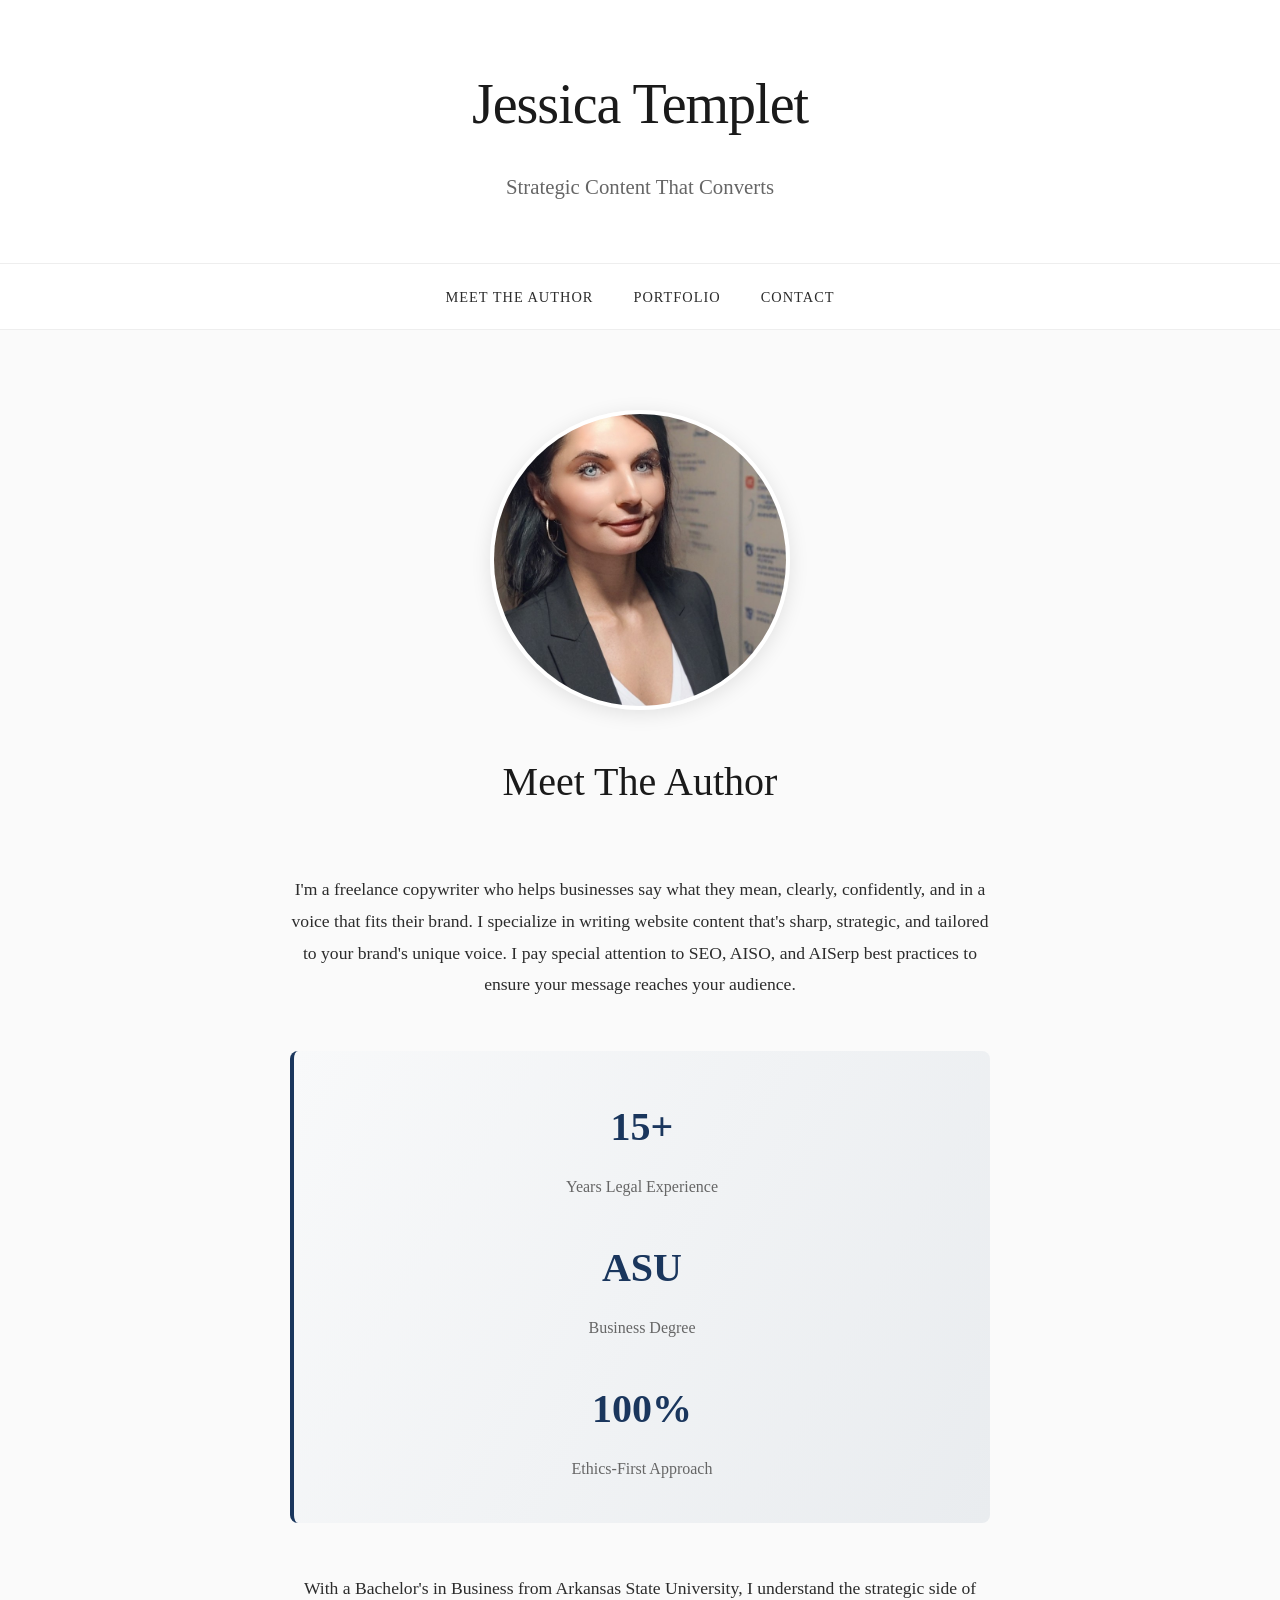
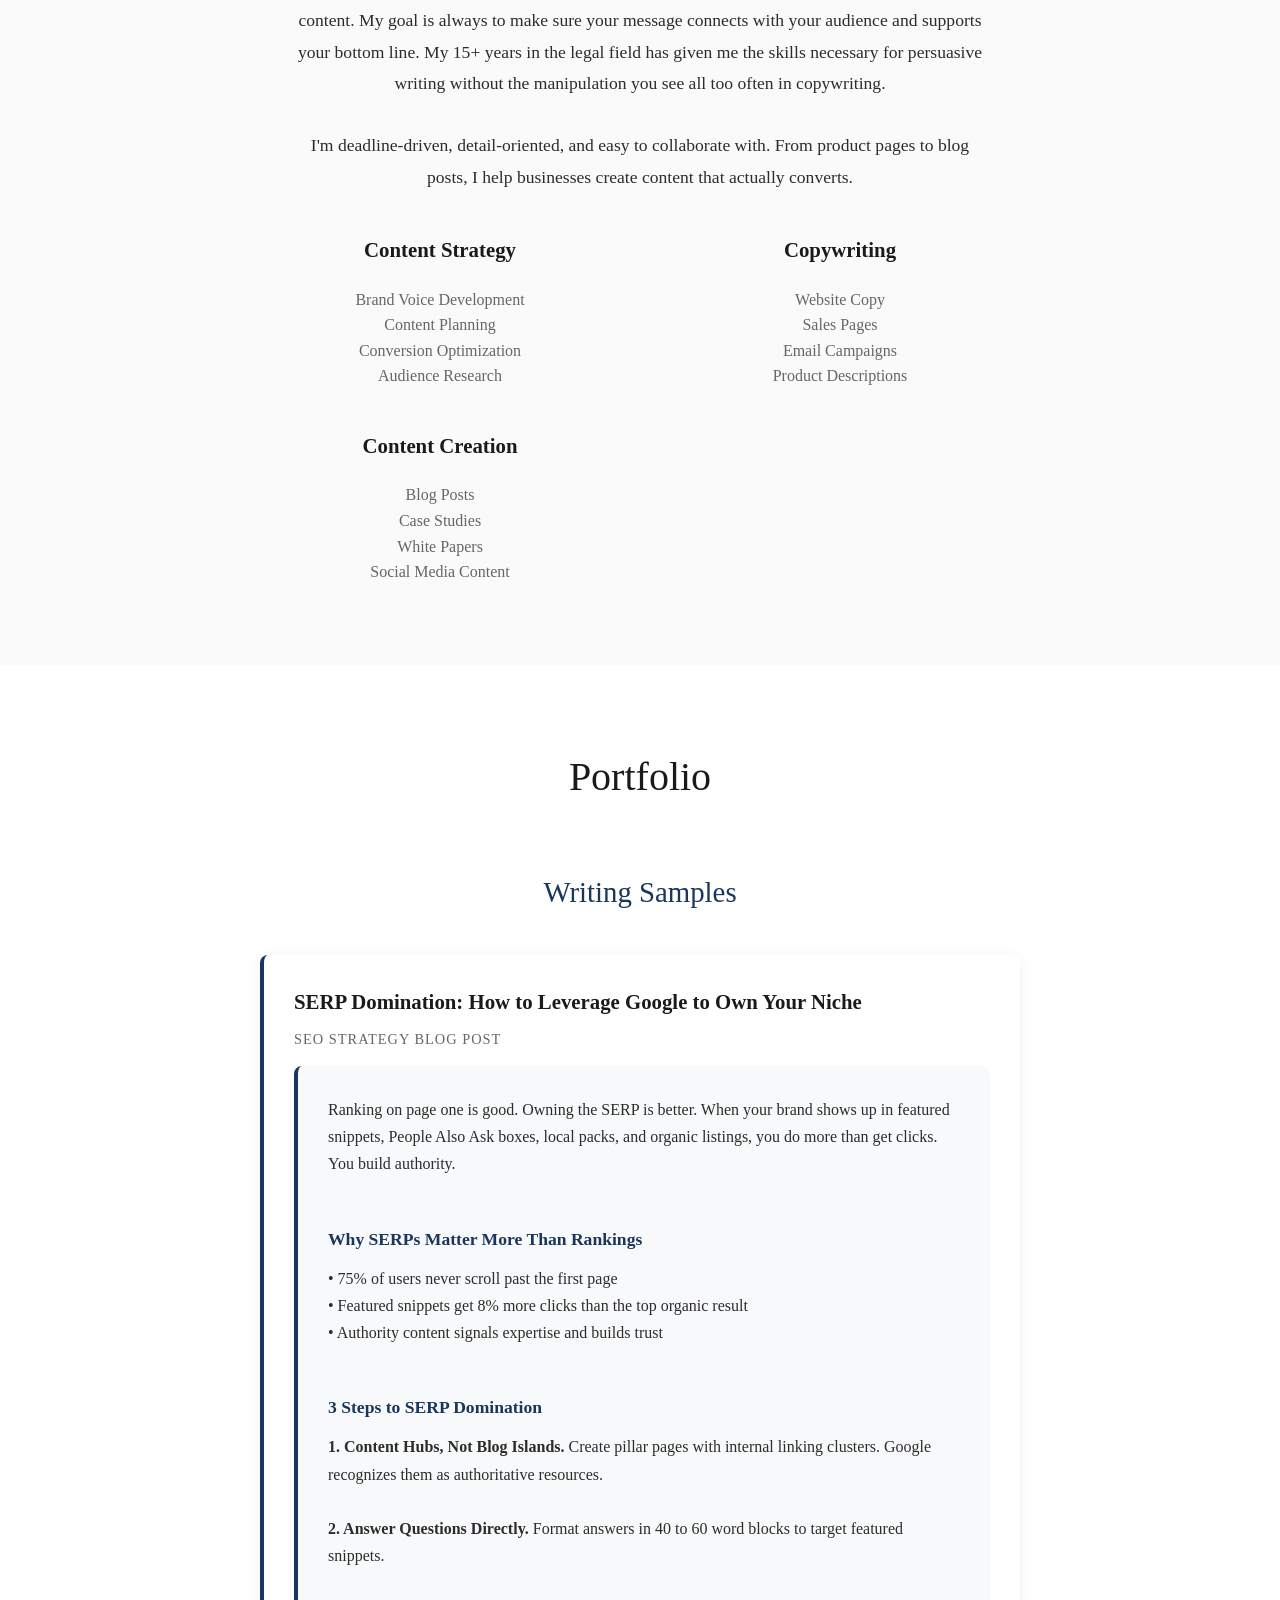
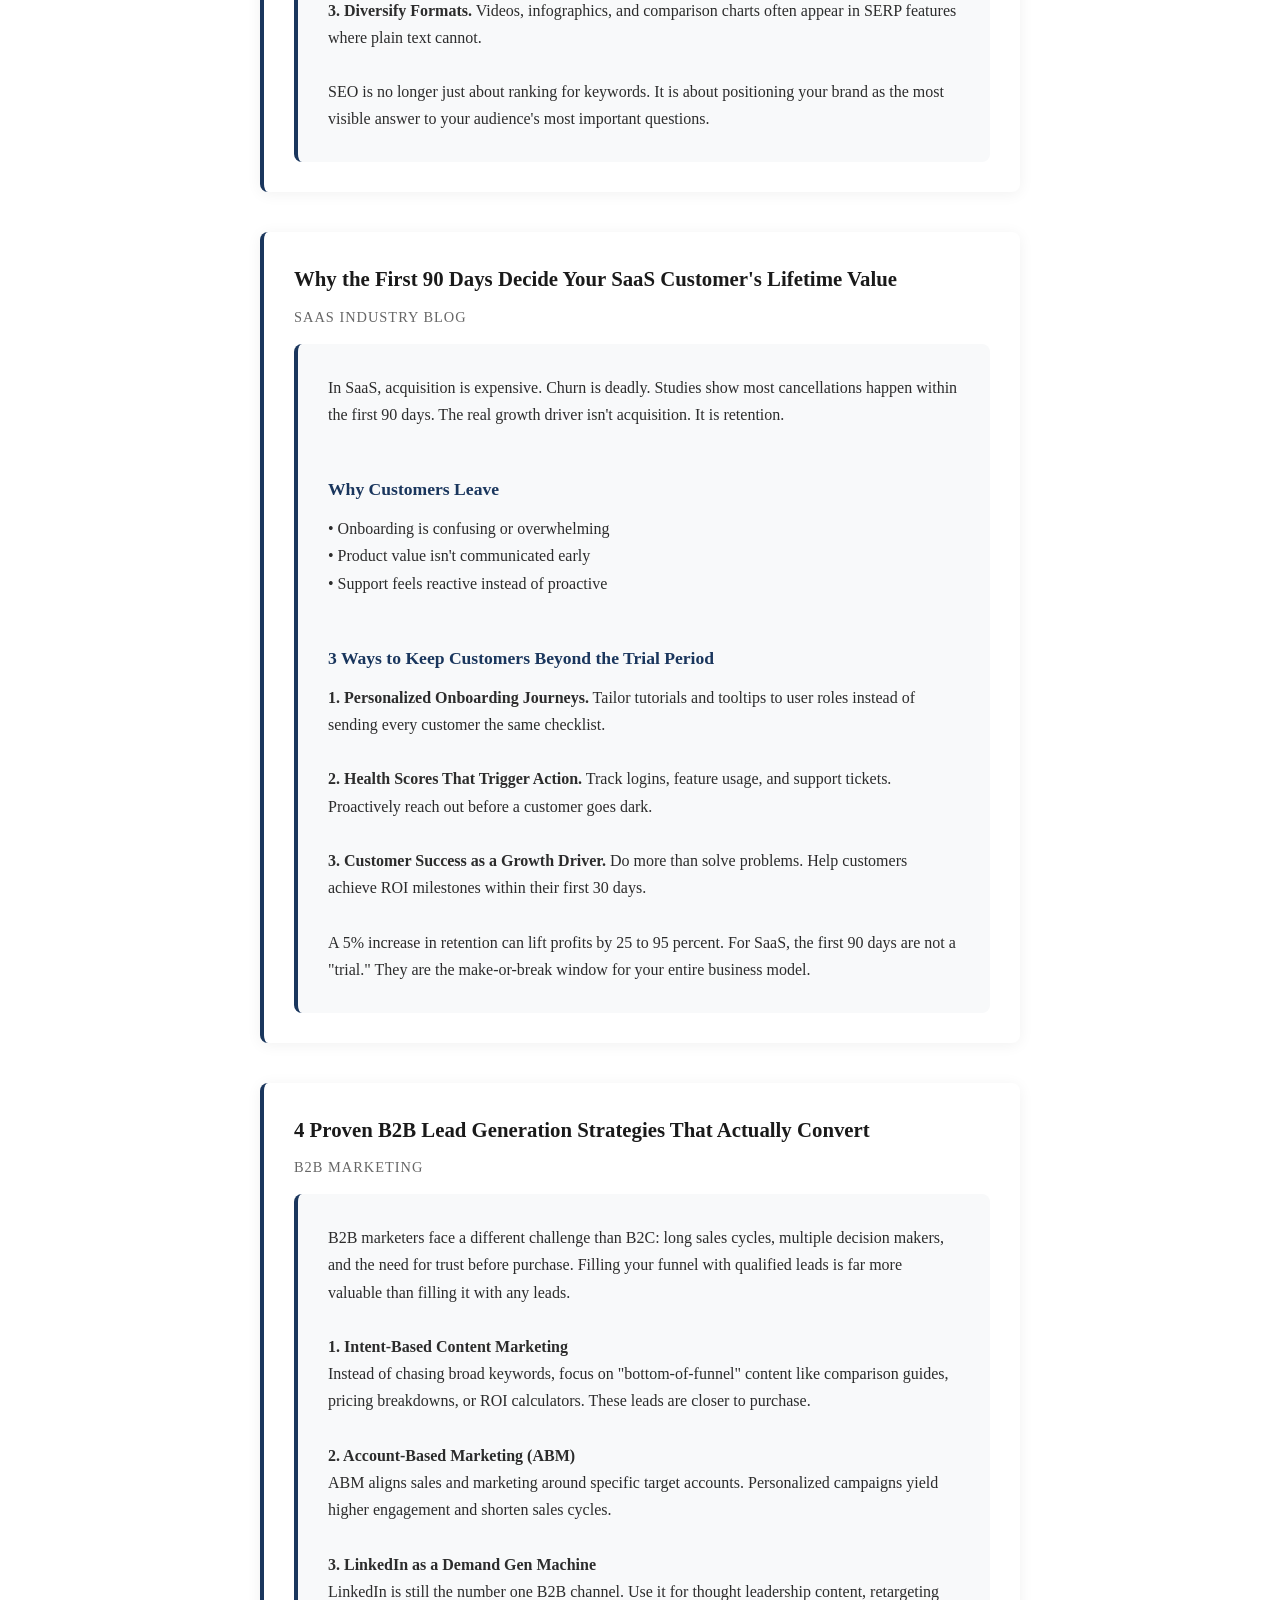
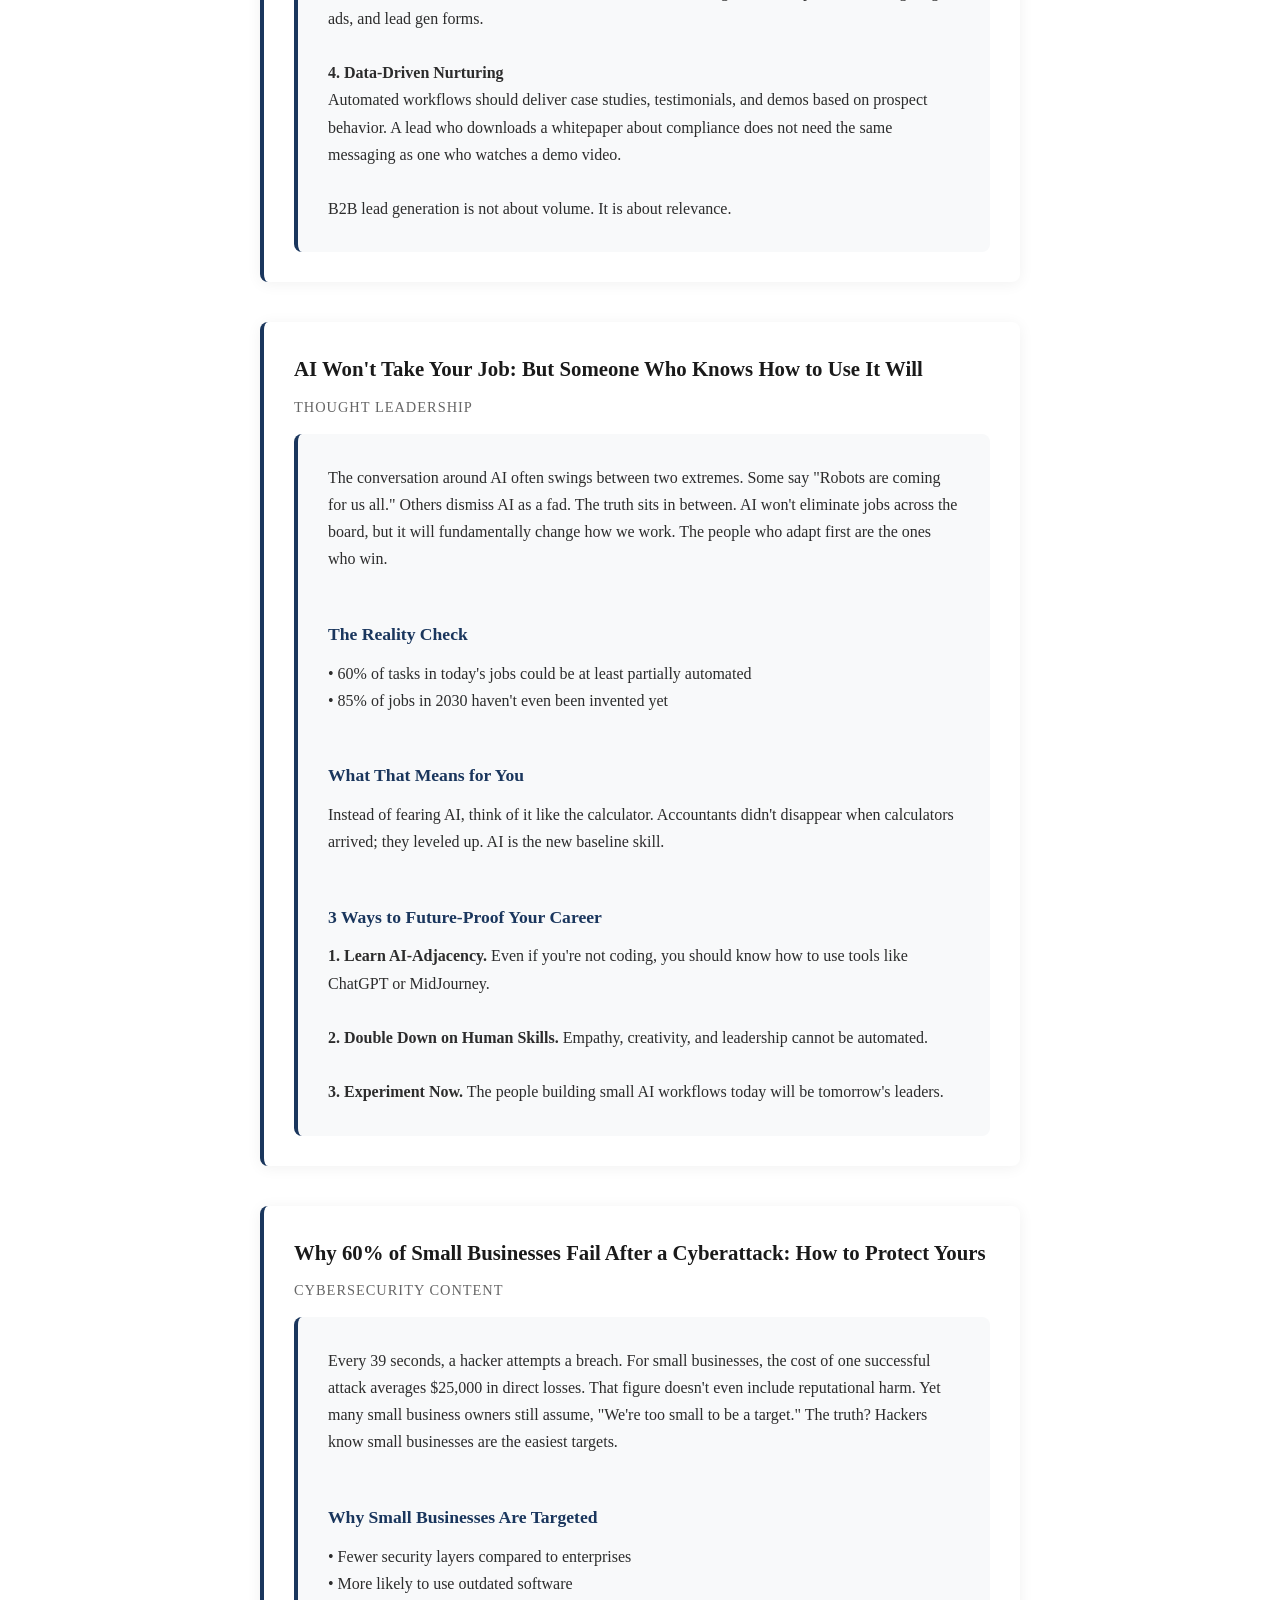
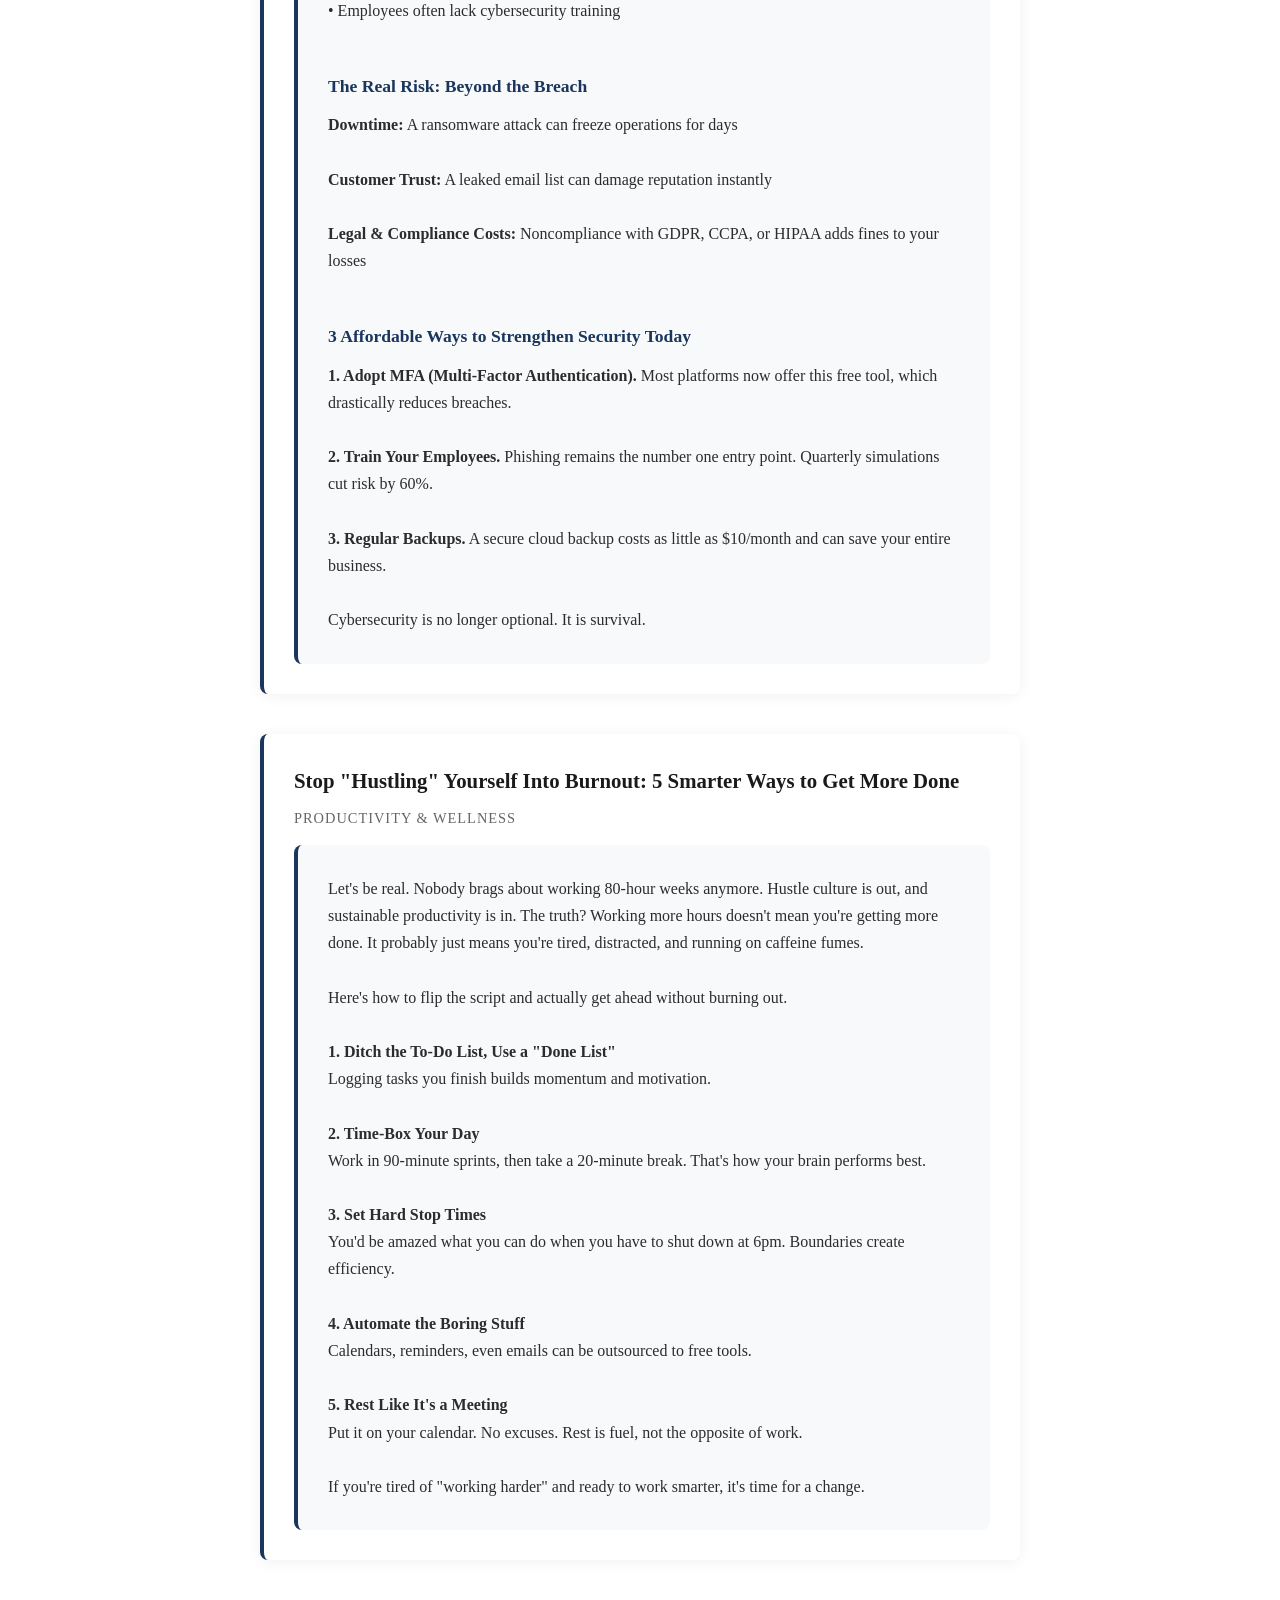
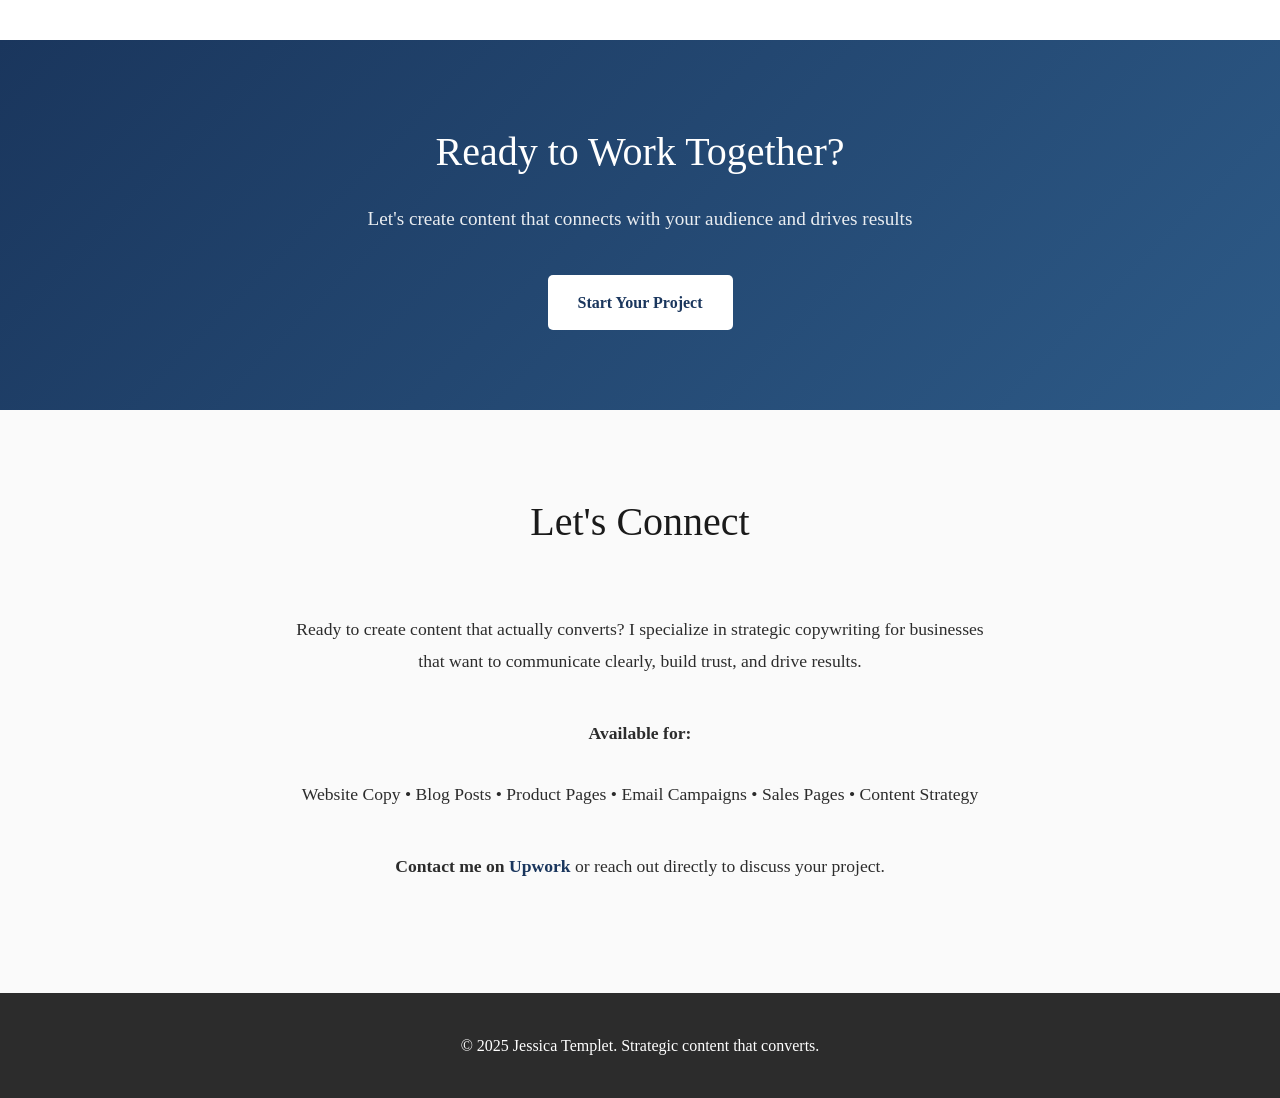
==== commit fce27ea1: "Update index.html" ====
--- a/index.html
+++ b/index.html
@@ -209,19 +209,19 @@
             margin-bottom: 15px;
         }
 
-        .sample-excerpt {
-            font-style: italic;
-            color: #555;
-            margin-bottom: 15px;
-            padding: 20px;
+        .full-article {
+            text-align: left;
+            padding: 30px;
             background: #f8f9fa;
-            border-radius: 5px;
-            border-left: 3px solid #1a365d;
-        }
-
-        .sample-description {
-            font-size: 0.95rem;
-            color: #666;
+            border-radius: 8px;
+            border-left: 4px solid #1a365d;
+            line-height: 1.7;
+        }
+
+        .full-article h4 {
+            color: #1a365d;
+            margin: 20px 0 10px 0;
+            font-size: 1.1rem;
         }
 
         .cta-section {
@@ -291,6 +291,11 @@
             .skills-grid {
                 grid-template-columns: 1fr;
             }
+
+            .profile-photo {
+                width: 250px;
+                height: 250px;
+            }
         }
     </style>
 </head>
@@ -306,7 +311,7 @@
     <nav>
         <div class="container">
             <ul class="nav-links">
-                <li><a href="#about">About</a></li>
+                <li><a href="#about">Meet The Author</a></li>
                 <li><a href="#portfolio">Portfolio</a></li>
                 <li><a href="#contact">Contact</a></li>
             </ul>
@@ -316,11 +321,11 @@
     <section id="about" class="section">
         <div class="container">
             <img src="photo-placeholder.jpg" alt="Jessica Templet" class="profile-photo">
-            <h2 class="section-title">About</h2>
+            <h2 class="section-title">Meet The Author</h2>
             <div class="about-content">
                 <p>I'm a freelance copywriter who helps businesses say what they mean, clearly, confidently, and in a voice that fits their brand. I specialize in writing website content that's sharp, strategic, and tailored to your brand's unique voice. I pay special attention to SEO, AISO, and AISerp best practices to ensure your message reaches your audience.</p>
                 
-                <div class="highlight" style="display: grid; grid-template-columns: repeat(3, 1fr); gap: 30px; text-align: center; padding: 40px 30px; margin: 50px 0;">
+                <div class="highlight" style="display: flex; flex-direction: column; gap: 30px; text-align: center; padding: 40px 30px; margin: 50px 0;">
                     <div>
                         <div style="font-size: 2.5rem; font-weight: bold; color: #1a365d; margin-bottom: 10px;">15+</div>
                         <div style="font-size: 1rem; color: #666;">Years Legal Experience</div>
@@ -360,106 +365,151 @@
     <section id="portfolio" class="section" style="background: #fff;">
         <div class="container">
             <h2 class="section-title">Portfolio</h2>
-            <div class="portfolio-grid">
-                <div class="portfolio-item">
-                    <h3 class="portfolio-title">SaaS Product Launch</h3>
-                    <p class="portfolio-description">Complete website copy and email sequence for a B2B software launch. Focused on clear value propositions and addressing specific pain points for busy executives.</p>
-                    <div class="portfolio-tags">
-                        <span class="tag">Website Copy</span>
-                        <span class="tag">Email Campaign</span>
-                        <span class="tag">B2B</span>
-                    </div>
-                </div>
-                
-                <div class="portfolio-item">
-                    <h3 class="portfolio-title">E-commerce Brand Refresh</h3>
-                    <p class="portfolio-description">Rewrote product pages and category descriptions for a sustainable fashion brand. Emphasized brand values while maintaining SEO performance and improving conversion rates.</p>
-                    <div class="portfolio-tags">
-                        <span class="tag">Product Pages</span>
-                        <span class="tag">Brand Voice</span>
-                        <span class="tag">E-commerce</span>
-                    </div>
-                </div>
-                
-                <div class="portfolio-item">
-                    <h3 class="portfolio-title">Financial Services Content</h3>
-                    <p class="portfolio-description">Blog series and educational content for a fintech startup. Translated complex financial concepts into accessible, engaging content for small business owners.</p>
-                    <div class="portfolio-tags">
-                        <span class="tag">Blog Content</span>
-                        <span class="tag">Educational</span>
-                        <span class="tag">Fintech</span>
-                    </div>
-                </div>
-                
-                <div class="portfolio-item">
-                    <h3 class="portfolio-title">Legal Tech Case Study</h3>
-                    <p class="portfolio-description">Long-form case study highlighting ROI and client success for a legal software platform. Combined my legal background with compelling storytelling.</p>
-                    <div class="portfolio-tags">
-                        <span class="tag">Case Study</span>
-                        <span class="tag">Legal Tech</span>
-                        <span class="tag">ROI Focus</span>
-                    </div>
-                </div>
-            </div>
-        </div>
-    </section>
-
-    <section id="writing" class="section">
-        <div class="container">
-            <h2 class="section-title">Writing Samples</h2>
+            
+            <h3 style="font-size: 1.8rem; font-weight: 400; text-align: center; margin-bottom: 40px; color: #1a365d;">Writing Samples</h3>
             <div class="writing-samples">
                 <div class="sample-item">
                     <h3 class="sample-title">SERP Domination: How to Leverage Google to Own Your Niche</h3>
                     <p class="sample-type">SEO Strategy Blog Post</p>
-                    <div class="sample-excerpt">
-                        "Ranking on page one is good. Owning the SERP is better. When your brand shows up in featured snippets, People Also Ask boxes, local packs, and organic listings, you do more than get clicks. You build authority."
-                    </div>
-                    <p class="sample-description">Strategic SEO content that positions expertise while providing actionable tactics. Focuses on SERP features beyond traditional rankings.</p>
+                    <div class="full-article">
+                        Ranking on page one is good. Owning the SERP is better. When your brand shows up in featured snippets, People Also Ask boxes, local packs, and organic listings, you do more than get clicks. You build authority.<br><br>
+
+                        <h4>Why SERPs Matter More Than Rankings</h4>
+                        • 75% of users never scroll past the first page<br>
+                        • Featured snippets get 8% more clicks than the top organic result<br>
+                        • Authority content signals expertise and builds trust<br><br>
+
+                        <h4>3 Steps to SERP Domination</h4>
+                        <strong>1. Content Hubs, Not Blog Islands.</strong> Create pillar pages with internal linking clusters. Google recognizes them as authoritative resources.<br><br>
+
+                        <strong>2. Answer Questions Directly.</strong> Format answers in 40 to 60 word blocks to target featured snippets.<br><br>
+
+                        <strong>3. Diversify Formats.</strong> Videos, infographics, and comparison charts often appear in SERP features where plain text cannot.<br><br>
+
+                        SEO is no longer just about ranking for keywords. It is about positioning your brand as the most visible answer to your audience's most important questions.
+                    </div>
                 </div>
 
                 <div class="sample-item">
                     <h3 class="sample-title">Why the First 90 Days Decide Your SaaS Customer's Lifetime Value</h3>
                     <p class="sample-type">SaaS Industry Blog</p>
-                    <div class="sample-excerpt">
-                        "In SaaS, acquisition is expensive. Churn is deadly. Studies show most cancellations happen within the first 90 days. The real growth driver isn't acquisition. It is retention."
-                    </div>
-                    <p class="sample-description">Data-driven content for SaaS companies focusing on customer retention strategies. Combines industry statistics with actionable advice.</p>
+                    <div class="full-article">
+                        In SaaS, acquisition is expensive. Churn is deadly. Studies show most cancellations happen within the first 90 days. The real growth driver isn't acquisition. It is retention.<br><br>
+
+                        <h4>Why Customers Leave</h4>
+                        • Onboarding is confusing or overwhelming<br>
+                        • Product value isn't communicated early<br>
+                        • Support feels reactive instead of proactive<br><br>
+
+                        <h4>3 Ways to Keep Customers Beyond the Trial Period</h4>
+                        <strong>1. Personalized Onboarding Journeys.</strong> Tailor tutorials and tooltips to user roles instead of sending every customer the same checklist.<br><br>
+
+                        <strong>2. Health Scores That Trigger Action.</strong> Track logins, feature usage, and support tickets. Proactively reach out before a customer goes dark.<br><br>
+
+                        <strong>3. Customer Success as a Growth Driver.</strong> Do more than solve problems. Help customers achieve ROI milestones within their first 30 days.<br><br>
+
+                        A 5% increase in retention can lift profits by 25 to 95 percent. For SaaS, the first 90 days are not a "trial." They are the make-or-break window for your entire business model.
+                    </div>
                 </div>
 
                 <div class="sample-item">
                     <h3 class="sample-title">4 Proven B2B Lead Generation Strategies That Actually Convert</h3>
                     <p class="sample-type">B2B Marketing</p>
-                    <div class="sample-excerpt">
-                        "B2B marketers face a different challenge than B2C: long sales cycles, multiple decision makers, and the need for trust before purchase. Filling your funnel with qualified leads is far more valuable than filling it with any leads."
-                    </div>
-                    <p class="sample-description">Strategic marketing content that addresses B2B-specific challenges with practical, implementable solutions.</p>
+                    <div class="full-article">
+                        B2B marketers face a different challenge than B2C: long sales cycles, multiple decision makers, and the need for trust before purchase. Filling your funnel with qualified leads is far more valuable than filling it with any leads.<br><br>
+
+                        <strong>1. Intent-Based Content Marketing</strong><br>
+                        Instead of chasing broad keywords, focus on "bottom-of-funnel" content like comparison guides, pricing breakdowns, or ROI calculators. These leads are closer to purchase.<br><br>
+
+                        <strong>2. Account-Based Marketing (ABM)</strong><br>
+                        ABM aligns sales and marketing around specific target accounts. Personalized campaigns yield higher engagement and shorten sales cycles.<br><br>
+
+                        <strong>3. LinkedIn as a Demand Gen Machine</strong><br>
+                        LinkedIn is still the number one B2B channel. Use it for thought leadership content, retargeting ads, and lead gen forms.<br><br>
+
+                        <strong>4. Data-Driven Nurturing</strong><br>
+                        Automated workflows should deliver case studies, testimonials, and demos based on prospect behavior. A lead who downloads a whitepaper about compliance does not need the same messaging as one who watches a demo video.<br><br>
+
+                        B2B lead generation is not about volume. It is about relevance.
+                    </div>
                 </div>
 
                 <div class="sample-item">
                     <h3 class="sample-title">AI Won't Take Your Job: But Someone Who Knows How to Use It Will</h3>
                     <p class="sample-type">Thought Leadership</p>
-                    <div class="sample-excerpt">
-                        "The conversation around AI often swings between two extremes. Some say 'Robots are coming for us all.' Others dismiss AI as a fad. The truth sits in between. AI won't eliminate jobs across the board, but it will fundamentally change how we work."
-                    </div>
-                    <p class="sample-description">Balanced perspective on AI and future of work. Addresses common fears while providing practical career advice.</p>
+                    <div class="full-article">
+                        The conversation around AI often swings between two extremes. Some say "Robots are coming for us all." Others dismiss AI as a fad. The truth sits in between. AI won't eliminate jobs across the board, but it will fundamentally change how we work. The people who adapt first are the ones who win.<br><br>
+
+                        <h4>The Reality Check</h4>
+                        • 60% of tasks in today's jobs could be at least partially automated<br>
+                        • 85% of jobs in 2030 haven't even been invented yet<br><br>
+
+                        <h4>What That Means for You</h4>
+                        Instead of fearing AI, think of it like the calculator. Accountants didn't disappear when calculators arrived; they leveled up. AI is the new baseline skill.<br><br>
+
+                        <h4>3 Ways to Future-Proof Your Career</h4>
+                        <strong>1. Learn AI-Adjacency.</strong> Even if you're not coding, you should know how to use tools like ChatGPT or MidJourney.<br><br>
+
+                        <strong>2. Double Down on Human Skills.</strong> Empathy, creativity, and leadership cannot be automated.<br><br>
+
+                        <strong>3. Experiment Now.</strong> The people building small AI workflows today will be tomorrow's leaders.
+                    </div>
                 </div>
 
                 <div class="sample-item">
-                    <h3 class="sample-title">Why 60% of Small Businesses Fail After a Cyberattack</h3>
+                    <h3 class="sample-title">Why 60% of Small Businesses Fail After a Cyberattack: How to Protect Yours</h3>
                     <p class="sample-type">Cybersecurity Content</p>
-                    <div class="sample-excerpt">
-                        "Every 39 seconds, a hacker attempts a breach. For small businesses, the cost of one successful attack averages $25,000 in direct losses. That figure doesn't even include reputational harm. Yet many small business owners still assume, 'We're too small to be a target.'"
-                    </div>
-                    <p class="sample-description">Educational content that uses compelling statistics to grab attention while providing practical security advice for small business owners.</p>
+                    <div class="full-article">
+                        Every 39 seconds, a hacker attempts a breach. For small businesses, the cost of one successful attack averages $25,000 in direct losses. That figure doesn't even include reputational harm. Yet many small business owners still assume, "We're too small to be a target." The truth? Hackers know small businesses are the easiest targets.<br><br>
+
+                        <h4>Why Small Businesses Are Targeted</h4>
+                        • Fewer security layers compared to enterprises<br>
+                        • More likely to use outdated software<br>
+                        • Employees often lack cybersecurity training<br><br>
+
+                        <h4>The Real Risk: Beyond the Breach</h4>
+                        <strong>Downtime:</strong> A ransomware attack can freeze operations for days<br><br>
+
+                        <strong>Customer Trust:</strong> A leaked email list can damage reputation instantly<br><br>
+
+                        <strong>Legal & Compliance Costs:</strong> Noncompliance with GDPR, CCPA, or HIPAA adds fines to your losses<br><br>
+
+                        <h4>3 Affordable Ways to Strengthen Security Today</h4>
+                        <strong>1. Adopt MFA (Multi-Factor Authentication).</strong> Most platforms now offer this free tool, which drastically reduces breaches.<br><br>
+
+                        <strong>2. Train Your Employees.</strong> Phishing remains the number one entry point. Quarterly simulations cut risk by 60%.<br><br>
+
+                        <strong>3. Regular Backups.</strong> A secure cloud backup costs as little as $10/month and can save your entire business.<br><br>
+
+                        Cybersecurity is no longer optional. It is survival.
+                    </div>
                 </div>
 
                 <div class="sample-item">
-                    <h3 class="sample-title">Stop "Hustling" Yourself Into Burnout</h3>
+                    <h3 class="sample-title">Stop "Hustling" Yourself Into Burnout: 5 Smarter Ways to Get More Done</h3>
                     <p class="sample-type">Productivity & Wellness</p>
-                    <div class="sample-excerpt">
-                        "Let's be real. Nobody brags about working 80-hour weeks anymore. Hustle culture is out, and sustainable productivity is in. The truth? Working more hours doesn't mean you're getting more done."
-                    </div>
-                    <p class="sample-description">Lifestyle content that challenges popular productivity myths while offering practical alternatives. Appeals to professionals seeking work-life balance.</p>
+                    <div class="full-article">
+                        Let's be real. Nobody brags about working 80-hour weeks anymore. Hustle culture is out, and sustainable productivity is in. The truth? Working more hours doesn't mean you're getting more done. It probably just means you're tired, distracted, and running on caffeine fumes.<br><br>
+
+                        Here's how to flip the script and actually get ahead without burning out.<br><br>
+
+                        <strong>1. Ditch the To-Do List, Use a "Done List"</strong><br>
+                        Logging tasks you finish builds momentum and motivation.<br><br>
+
+                        <strong>2. Time-Box Your Day</strong><br>
+                        Work in 90-minute sprints, then take a 20-minute break. That's how your brain performs best.<br><br>
+
+                        <strong>3. Set Hard Stop Times</strong><br>
+                        You'd be amazed what you can do when you have to shut down at 6pm. Boundaries create efficiency.<br><br>
+
+                        <strong>4. Automate the Boring Stuff</strong><br>
+                        Calendars, reminders, even emails can be outsourced to free tools.<br><br>
+
+                        <strong>5. Rest Like It's a Meeting</strong><br>
+                        Put it on your calendar. No excuses. Rest is fuel, not the opposite of work.<br><br>
+
+                        If you're tired of "working harder" and ready to work smarter, it's time for a change.
+                    </div>
                 </div>
             </div>
         </div>
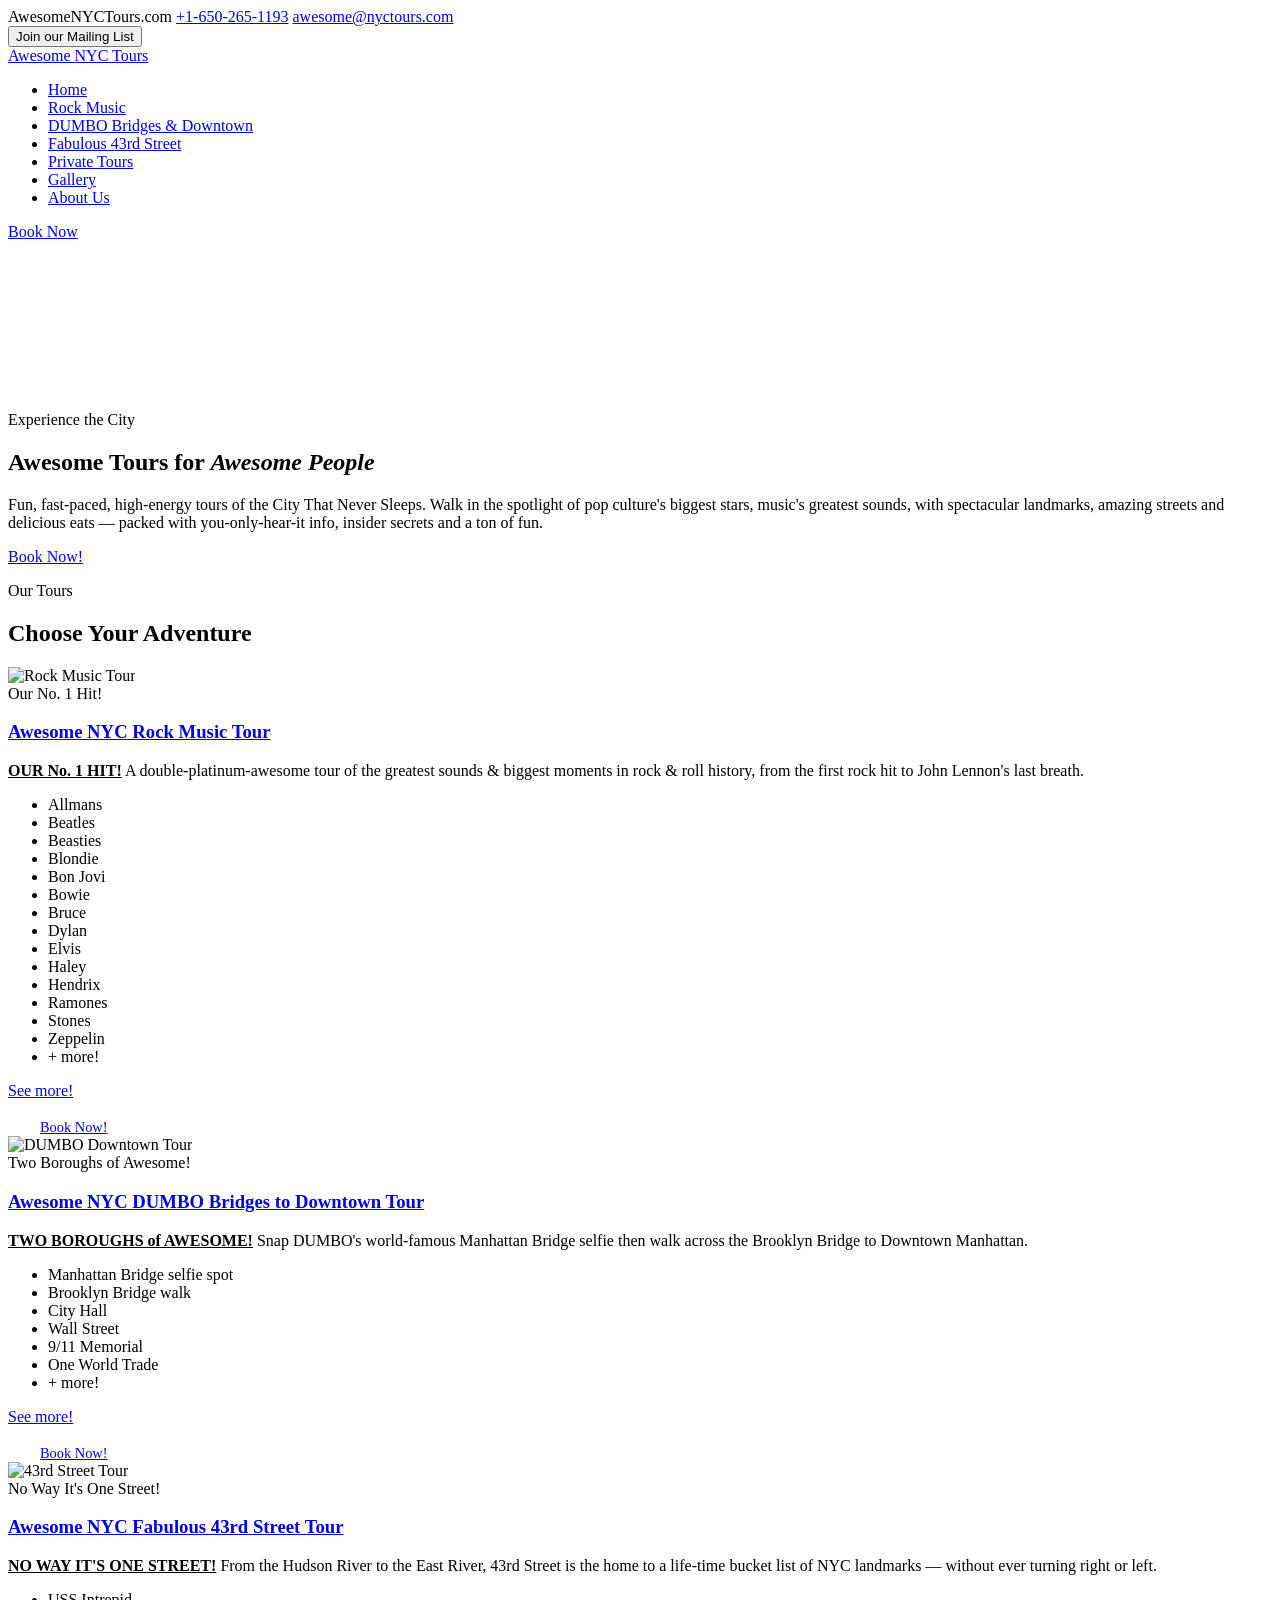
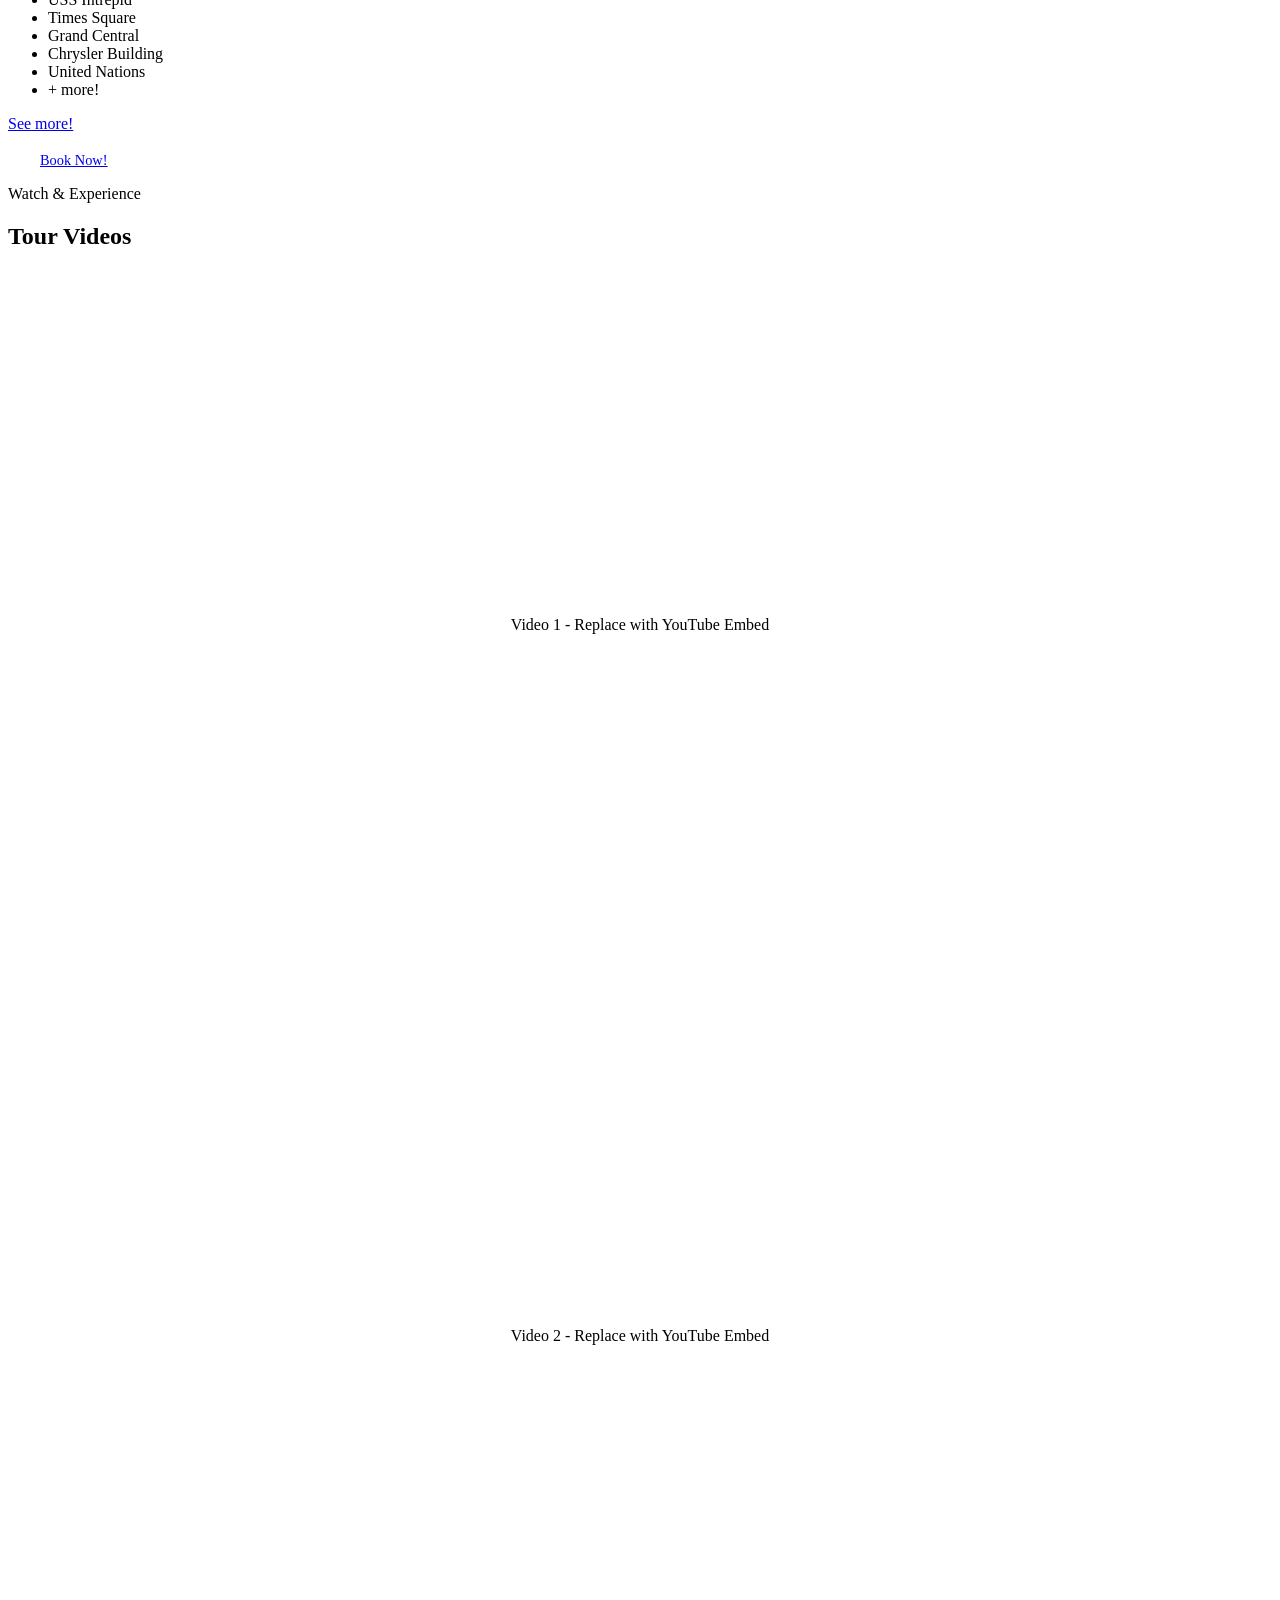
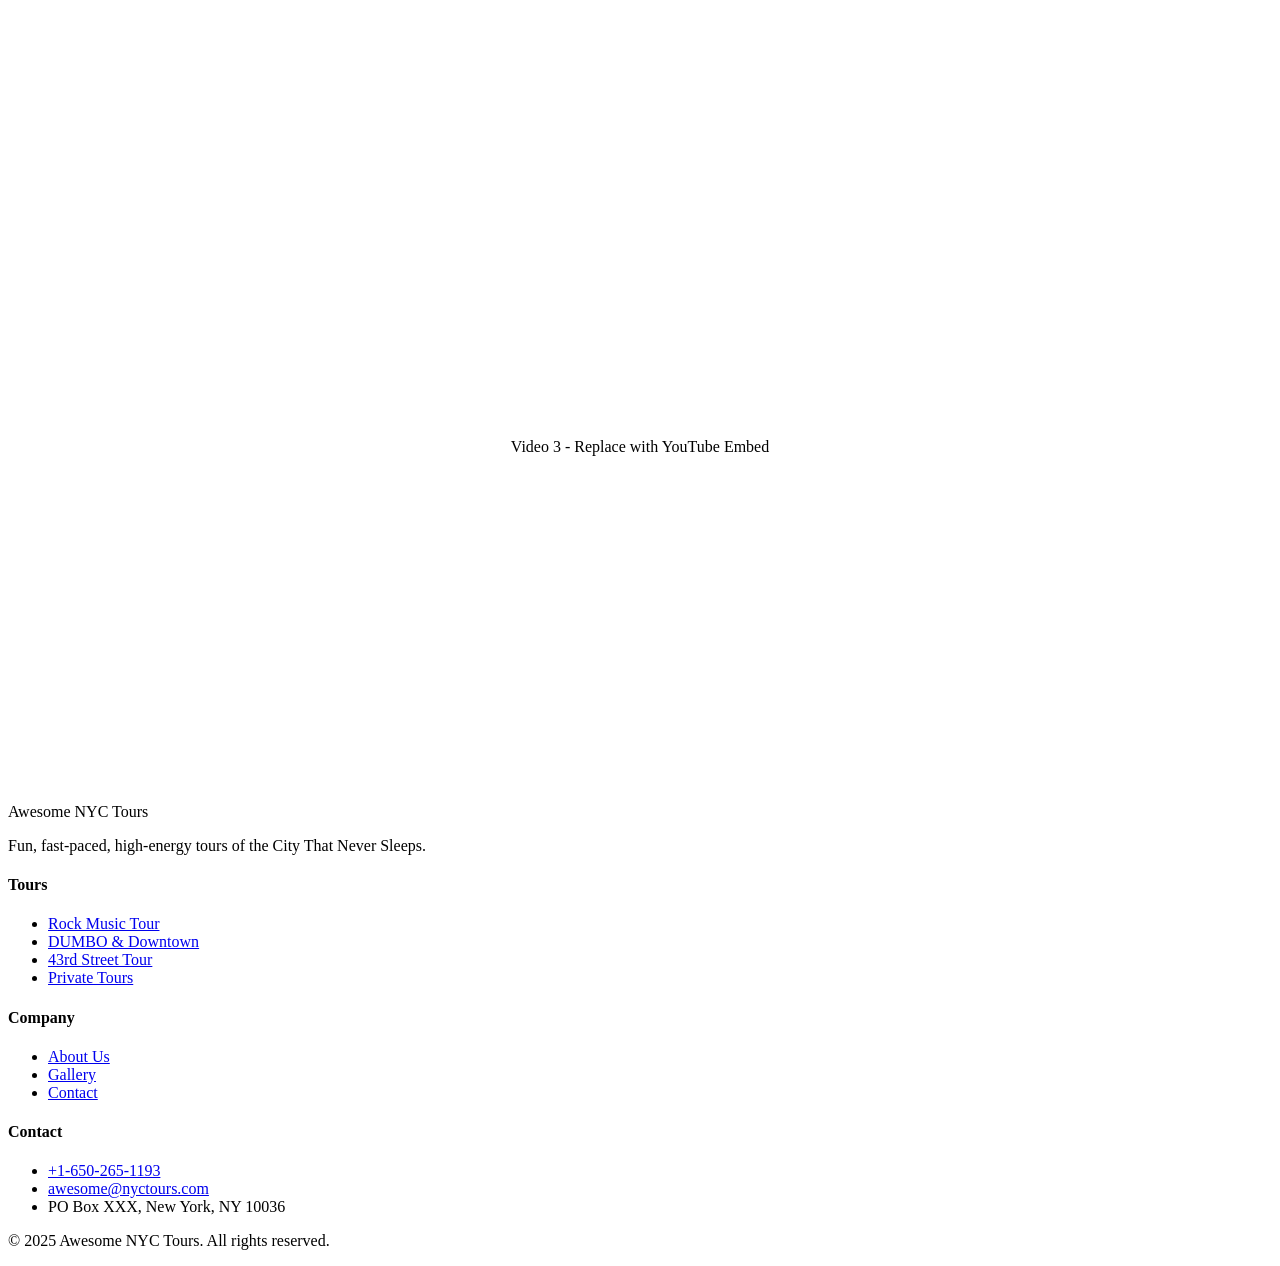
==== commit 4368bd03: "Add files via upload" ====
--- a/index.html
+++ b/index.html
@@ -3,588 +3,206 @@
 <head>
     <meta charset="UTF-8">
     <meta name="viewport" content="width=device-width, initial-scale=1.0">
-    <title>Jessica Templet | Strategic Content That Converts</title>
-    <meta name="description" content="Jessica Templet - Freelance copywriter specializing in strategic business content. 15+ years legal experience. Clear, confident copy that converts.">
-    <style>
-        * {
-            margin: 0;
-            padding: 0;
-            box-sizing: border-box;
-        }
-
-        body {
-            font-family: 'Georgia', serif;
-            line-height: 1.6;
-            color: #2c2c2c;
-            background-color: #fafafa;
-        }
-
-        .container {
-            max-width: 800px;
-            margin: 0 auto;
-            padding: 0 20px;
-        }
-
-        header {
-            background: #fff;
-            padding: 60px 0;
-            text-align: center;
-            border-bottom: 1px solid #eee;
-        }
-
-        .hero-title {
-            font-size: 3.5rem;
-            font-weight: 300;
-            letter-spacing: -1px;
-            margin-bottom: 20px;
-            color: #1a1a1a;
-        }
-
-        .hero-subtitle {
-            font-size: 1.3rem;
-            color: #666;
-            font-weight: 300;
-            max-width: 600px;
-            margin: 0 auto;
-        }
-
-        .profile-photo {
-            width: 300px;
-            height: 300px;
-            border-radius: 50%;
-            margin: 0 auto 40px auto;
-            display: block;
-            object-fit: cover;
-            border: 4px solid #fff;
-            box-shadow: 0 4px 20px rgba(0,0,0,0.1);
-        }
-
-        nav {
-            background: #fff;
-            padding: 20px 0;
-            position: sticky;
-            top: 0;
-            z-index: 100;
-            border-bottom: 1px solid #eee;
-        }
-
-        .nav-links {
-            display: flex;
-            justify-content: center;
-            gap: 40px;
-            list-style: none;
-        }
-
-        .nav-links a {
-            text-decoration: none;
-            color: #2c2c2c;
-            font-weight: 400;
-            transition: color 0.3s ease;
-            text-transform: uppercase;
-            letter-spacing: 1px;
-            font-size: 0.9rem;
-        }
-
-        .nav-links a:hover {
-            color: #1a365d;
-        }
-
-        .section {
-            padding: 80px 0;
-        }
-
-        .section-title {
-            font-size: 2.5rem;
-            font-weight: 300;
-            text-align: center;
-            margin-bottom: 60px;
-            color: #1a1a1a;
-        }
-
-        .about-content {
-            font-size: 1.1rem;
-            line-height: 1.8;
-            max-width: 700px;
-            margin: 0 auto;
-            text-align: center;
-        }
-
-        .about-content p {
-            margin-bottom: 30px;
-        }
-
-        .portfolio-grid {
-            display: grid;
-            gap: 60px;
-        }
-
-        .portfolio-item {
-            background: #fff;
-            padding: 40px;
-            border-radius: 8px;
-            box-shadow: 0 4px 20px rgba(0,0,0,0.08);
-            transition: transform 0.3s ease, box-shadow 0.3s ease;
-        }
-
-        .portfolio-item:hover {
-            transform: translateY(-5px);
-            box-shadow: 0 8px 30px rgba(0,0,0,0.12);
-        }
-
-        .portfolio-title {
-            font-size: 1.5rem;
-            font-weight: 600;
-            margin-bottom: 15px;
-            color: #1a1a1a;
-        }
-
-        .portfolio-description {
-            font-size: 1rem;
-            line-height: 1.6;
-            color: #555;
-            margin-bottom: 20px;
-        }
-
-        .portfolio-tags {
-            display: flex;
-            flex-wrap: wrap;
-            gap: 10px;
-        }
-
-        .tag {
-            background: #f0f0f0;
-            padding: 5px 12px;
-            border-radius: 15px;
-            font-size: 0.8rem;
-            color: #666;
-        }
-
-        .skills-grid {
-            display: grid;
-            grid-template-columns: repeat(auto-fit, minmax(250px, 1fr));
-            gap: 40px;
-            margin-top: 40px;
-        }
-
-        .skill-category {
-            text-align: center;
-        }
-
-        .skill-category h3 {
-            font-size: 1.3rem;
-            margin-bottom: 20px;
-            color: #1a1a1a;
-        }
-
-        .skill-list {
-            font-size: 1rem;
-            color: #666;
-        }
-
-        .writing-samples {
-            display: grid;
-            gap: 40px;
-        }
-
-        .sample-item {
-            background: #fff;
-            padding: 30px;
-            border-radius: 8px;
-            box-shadow: 0 2px 15px rgba(0,0,0,0.06);
-            border-left: 4px solid #1a365d;
-        }
-
-        .sample-title {
-            font-size: 1.3rem;
-            font-weight: 600;
-            margin-bottom: 10px;
-            color: #1a1a1a;
-        }
-
-        .sample-type {
-            font-size: 0.9rem;
-            color: #666;
-            text-transform: uppercase;
-            letter-spacing: 1px;
-            margin-bottom: 15px;
-        }
-
-        .full-article {
-            text-align: left;
-            padding: 30px;
-            background: #f8f9fa;
-            border-radius: 8px;
-            border-left: 4px solid #1a365d;
-            line-height: 1.7;
-        }
-
-        .full-article h4 {
-            color: #1a365d;
-            margin: 20px 0 10px 0;
-            font-size: 1.1rem;
-        }
-
-        .cta-section {
-            background: linear-gradient(135deg, #1a365d 0%, #2d5a87 100%);
-            color: #fff;
-            text-align: center;
-            padding: 80px 0;
-        }
-
-        .cta-title {
-            font-size: 2.5rem;
-            font-weight: 300;
-            margin-bottom: 20px;
-        }
-
-        .cta-subtitle {
-            font-size: 1.2rem;
-            margin-bottom: 40px;
-            opacity: 0.9;
-        }
-
-        .cta-button {
-            display: inline-block;
-            background: #fff;
-            color: #1a365d;
-            padding: 15px 30px;
-            text-decoration: none;
-            border-radius: 5px;
-            font-weight: 600;
-            transition: transform 0.3s ease, box-shadow 0.3s ease;
-        }
-
-        .cta-button:hover {
-            transform: translateY(-2px);
-            box-shadow: 0 8px 25px rgba(0,0,0,0.2);
-        }
-
-        footer {
-            background: #2c2c2c;
-            color: #fff;
-            text-align: center;
-            padding: 40px 0;
-        }
-
-        .highlight {
-            background: linear-gradient(120deg, #f8f9fa 0%, #e9ecef 100%);
-            padding: 30px;
-            border-radius: 8px;
-            margin: 30px 0;
-            border-left: 4px solid #1a365d;
-        }
-
-        @media (max-width: 768px) {
-            .hero-title {
-                font-size: 2.5rem;
-            }
-            
-            .nav-links {
-                flex-direction: column;
-                gap: 20px;
-            }
-            
-            .section {
-                padding: 60px 0;
-            }
-            
-            .skills-grid {
-                grid-template-columns: 1fr;
-            }
-
-            .profile-photo {
-                width: 250px;
-                height: 250px;
-            }
-        }
-    </style>
+    <title>Awesome NYC Tours | Experience the City Like Never Before</title>
+    <link rel="stylesheet" href="css/style.css">
 </head>
-
 <body>
-    <header>
-        <div class="container">
-            <h1 class="hero-title">Jessica Templet</h1>
-            <p class="hero-subtitle">Strategic Content That Converts</p>
-        </div>
-    </header>
-
+    <!-- Top Bar -->
+    <div class="top-bar">
+        <div class="top-bar-left">
+            <span>AwesomeNYCTours.com</span>
+            <a href="tel:+16502651193">+1-650-265-1193</a>
+            <a href="mailto:awesome@nyctours.com">awesome@nyctours.com</a>
+        </div>
+        <div class="top-bar-right">
+            <button class="mailing-list-btn">Join our Mailing List</button>
+        </div>
+    </div>
+
+    <!-- Navigation -->
     <nav>
-        <div class="container">
-            <ul class="nav-links">
-                <li><a href="#about">Meet The Author</a></li>
-                <li><a href="#portfolio">Portfolio</a></li>
-                <li><a href="#contact">Contact</a></li>
-            </ul>
-        </div>
+        <a href="index.html" class="logo">Awesome <span>NYC</span> Tours</a>
+        <ul class="nav-links">
+            <li><a href="index.html" class="active">Home</a></li>
+            <li><a href="rock-music-tour.html">Rock Music</a></li>
+            <li><a href="dumbo-downtown-tour.html">DUMBO Bridges & Downtown</a></li>
+            <li><a href="43rd-street-tour.html">Fabulous 43rd Street</a></li>
+            <li><a href="private-tours.html">Private Tours</a></li>
+            <li><a href="gallery.html">Gallery</a></li>
+            <li><a href="about.html">About Us</a></li>
+        </ul>
+        <a href="book-now.html" class="book-now-btn">Book Now</a>
     </nav>
 
-    <section id="about" class="section">
-        <div class="container">
-            <img src="photo-placeholder.jpg" alt="Jessica Templet" class="profile-photo">
-            <h2 class="section-title">Meet The Author</h2>
-            <div class="about-content">
-                <p>I'm a freelance copywriter who helps businesses say what they mean, clearly, confidently, and in a voice that fits their brand. I specialize in writing website content that's sharp, strategic, and tailored to your brand's unique voice. I pay special attention to SEO, AISO, and AISerp best practices to ensure your message reaches your audience.</p>
-                
-                <div class="highlight" style="display: flex; flex-direction: column; gap: 30px; text-align: center; padding: 40px 30px; margin: 50px 0;">
-                    <div>
-                        <div style="font-size: 2.5rem; font-weight: bold; color: #1a365d; margin-bottom: 10px;">15+</div>
-                        <div style="font-size: 1rem; color: #666;">Years Legal Experience</div>
-                    </div>
-                    <div>
-                        <div style="font-size: 2.5rem; font-weight: bold; color: #1a365d; margin-bottom: 10px;">ASU</div>
-                        <div style="font-size: 1rem; color: #666;">Business Degree</div>
-                    </div>
-                    <div>
-                        <div style="font-size: 2.5rem; font-weight: bold; color: #1a365d; margin-bottom: 10px;">100%</div>
-                        <div style="font-size: 1rem; color: #666;">Ethics-First Approach</div>
-                    </div>
-                </div>
-                
-                <p>With a Bachelor's in Business from Arkansas State University, I understand the strategic side of content. My goal is always to make sure your message connects with your audience and supports your bottom line. My 15+ years in the legal field has given me the skills necessary for persuasive writing without the manipulation you see all too often in copywriting.</p>
-                
-                <p>I'm deadline-driven, detail-oriented, and easy to collaborate with. From product pages to blog posts, I help businesses create content that actually converts.</p>
-            </div>
-            
-            <div class="skills-grid">
-                <div class="skill-category">
-                    <h3>Content Strategy</h3>
-                    <p class="skill-list">Brand Voice Development<br>Content Planning<br>Conversion Optimization<br>Audience Research</p>
-                </div>
-                <div class="skill-category">
-                    <h3>Copywriting</h3>
-                    <p class="skill-list">Website Copy<br>Sales Pages<br>Email Campaigns<br>Product Descriptions</p>
-                </div>
-                <div class="skill-category">
-                    <h3>Content Creation</h3>
-                    <p class="skill-list">Blog Posts<br>Case Studies<br>White Papers<br>Social Media Content</p>
-                </div>
-            </div>
+    <!-- Hero Section -->
+    <section class="hero">
+        <div class="video-background">
+            <!-- REPLACE WITH YOUR YOUTUBE VIDEO ID -->
+            <iframe 
+                src="https://www.youtube.com/embed/VIDEO_ID_1?autoplay=1&mute=1&loop=1&playlist=VIDEO_ID_1&controls=0&showinfo=0&rel=0&modestbranding=1"
+                frameborder="0"
+                allow="autoplay; encrypted-media"
+                allowfullscreen>
+            </iframe>
+        </div>
+        <div class="video-overlay"></div>
+
+        <div class="hero-content">
+            <p class="hero-subtitle">Experience the City</p>
+            <h1 class="hero-title">Awesome Tours for <em>Awesome People</em></h1>
+            <p class="hero-description">Fun, fast-paced, high-energy tours of the City That Never Sleeps. Walk in the spotlight of pop culture's biggest stars, music's greatest sounds, with spectacular landmarks, amazing streets and delicious eats — packed with you-only-hear-it info, insider secrets and a ton of fun.</p>
+            <a href="book-now.html" class="cta-button">Book Now!</a>
         </div>
     </section>
 
-    <section id="portfolio" class="section" style="background: #fff;">
-        <div class="container">
-            <h2 class="section-title">Portfolio</h2>
-            
-            <h3 style="font-size: 1.8rem; font-weight: 400; text-align: center; margin-bottom: 40px; color: #1a365d;">Writing Samples</h3>
-            <div class="writing-samples">
-                <div class="sample-item">
-                    <h3 class="sample-title">SERP Domination: How to Leverage Google to Own Your Niche</h3>
-                    <p class="sample-type">SEO Strategy Blog Post</p>
-                    <div class="full-article">
-                        Ranking on page one is good. Owning the SERP is better. When your brand shows up in featured snippets, People Also Ask boxes, local packs, and organic listings, you do more than get clicks. You build authority.<br><br>
-
-                        <h4>Why SERPs Matter More Than Rankings</h4>
-                        • 75% of users never scroll past the first page<br>
-                        • Featured snippets get 8% more clicks than the top organic result<br>
-                        • Authority content signals expertise and builds trust<br><br>
-
-                        <h4>3 Steps to SERP Domination</h4>
-                        <strong>1. Content Hubs, Not Blog Islands.</strong> Create pillar pages with internal linking clusters. Google recognizes them as authoritative resources.<br><br>
-
-                        <strong>2. Answer Questions Directly.</strong> Format answers in 40 to 60 word blocks to target featured snippets.<br><br>
-
-                        <strong>3. Diversify Formats.</strong> Videos, infographics, and comparison charts often appear in SERP features where plain text cannot.<br><br>
-
-                        SEO is no longer just about ranking for keywords. It is about positioning your brand as the most visible answer to your audience's most important questions.
-                    </div>
-                </div>
-
-                <div class="sample-item">
-                    <h3 class="sample-title">Why the First 90 Days Decide Your SaaS Customer's Lifetime Value</h3>
-                    <p class="sample-type">SaaS Industry Blog</p>
-                    <div class="full-article">
-                        In SaaS, acquisition is expensive. Churn is deadly. Studies show most cancellations happen within the first 90 days. The real growth driver isn't acquisition. It is retention.<br><br>
-
-                        <h4>Why Customers Leave</h4>
-                        • Onboarding is confusing or overwhelming<br>
-                        • Product value isn't communicated early<br>
-                        • Support feels reactive instead of proactive<br><br>
-
-                        <h4>3 Ways to Keep Customers Beyond the Trial Period</h4>
-                        <strong>1. Personalized Onboarding Journeys.</strong> Tailor tutorials and tooltips to user roles instead of sending every customer the same checklist.<br><br>
-
-                        <strong>2. Health Scores That Trigger Action.</strong> Track logins, feature usage, and support tickets. Proactively reach out before a customer goes dark.<br><br>
-
-                        <strong>3. Customer Success as a Growth Driver.</strong> Do more than solve problems. Help customers achieve ROI milestones within their first 30 days.<br><br>
-
-                        A 5% increase in retention can lift profits by 25 to 95 percent. For SaaS, the first 90 days are not a "trial." They are the make-or-break window for your entire business model.
-                    </div>
-                </div>
-
-                <div class="sample-item">
-                    <h3 class="sample-title">4 Proven B2B Lead Generation Strategies That Actually Convert</h3>
-                    <p class="sample-type">B2B Marketing</p>
-                    <div class="full-article">
-                        B2B marketers face a different challenge than B2C: long sales cycles, multiple decision makers, and the need for trust before purchase. Filling your funnel with qualified leads is far more valuable than filling it with any leads.<br><br>
-
-                        <strong>1. Intent-Based Content Marketing</strong><br>
-                        Instead of chasing broad keywords, focus on "bottom-of-funnel" content like comparison guides, pricing breakdowns, or ROI calculators. These leads are closer to purchase.<br><br>
-
-                        <strong>2. Account-Based Marketing (ABM)</strong><br>
-                        ABM aligns sales and marketing around specific target accounts. Personalized campaigns yield higher engagement and shorten sales cycles.<br><br>
-
-                        <strong>3. LinkedIn as a Demand Gen Machine</strong><br>
-                        LinkedIn is still the number one B2B channel. Use it for thought leadership content, retargeting ads, and lead gen forms.<br><br>
-
-                        <strong>4. Data-Driven Nurturing</strong><br>
-                        Automated workflows should deliver case studies, testimonials, and demos based on prospect behavior. A lead who downloads a whitepaper about compliance does not need the same messaging as one who watches a demo video.<br><br>
-
-                        B2B lead generation is not about volume. It is about relevance.
-                    </div>
-                </div>
-
-                <div class="sample-item">
-                    <h3 class="sample-title">AI Won't Take Your Job: But Someone Who Knows How to Use It Will</h3>
-                    <p class="sample-type">Thought Leadership</p>
-                    <div class="full-article">
-                        The conversation around AI often swings between two extremes. Some say "Robots are coming for us all." Others dismiss AI as a fad. The truth sits in between. AI won't eliminate jobs across the board, but it will fundamentally change how we work. The people who adapt first are the ones who win.<br><br>
-
-                        <h4>The Reality Check</h4>
-                        • 60% of tasks in today's jobs could be at least partially automated<br>
-                        • 85% of jobs in 2030 haven't even been invented yet<br><br>
-
-                        <h4>What That Means for You</h4>
-                        Instead of fearing AI, think of it like the calculator. Accountants didn't disappear when calculators arrived; they leveled up. AI is the new baseline skill.<br><br>
-
-                        <h4>3 Ways to Future-Proof Your Career</h4>
-                        <strong>1. Learn AI-Adjacency.</strong> Even if you're not coding, you should know how to use tools like ChatGPT or MidJourney.<br><br>
-
-                        <strong>2. Double Down on Human Skills.</strong> Empathy, creativity, and leadership cannot be automated.<br><br>
-
-                        <strong>3. Experiment Now.</strong> The people building small AI workflows today will be tomorrow's leaders.
-                    </div>
-                </div>
-
-                <div class="sample-item">
-                    <h3 class="sample-title">Why 60% of Small Businesses Fail After a Cyberattack: How to Protect Yours</h3>
-                    <p class="sample-type">Cybersecurity Content</p>
-                    <div class="full-article">
-                        Every 39 seconds, a hacker attempts a breach. For small businesses, the cost of one successful attack averages $25,000 in direct losses. That figure doesn't even include reputational harm. Yet many small business owners still assume, "We're too small to be a target." The truth? Hackers know small businesses are the easiest targets.<br><br>
-
-                        <h4>Why Small Businesses Are Targeted</h4>
-                        • Fewer security layers compared to enterprises<br>
-                        • More likely to use outdated software<br>
-                        • Employees often lack cybersecurity training<br><br>
-
-                        <h4>The Real Risk: Beyond the Breach</h4>
-                        <strong>Downtime:</strong> A ransomware attack can freeze operations for days<br><br>
-
-                        <strong>Customer Trust:</strong> A leaked email list can damage reputation instantly<br><br>
-
-                        <strong>Legal & Compliance Costs:</strong> Noncompliance with GDPR, CCPA, or HIPAA adds fines to your losses<br><br>
-
-                        <h4>3 Affordable Ways to Strengthen Security Today</h4>
-                        <strong>1. Adopt MFA (Multi-Factor Authentication).</strong> Most platforms now offer this free tool, which drastically reduces breaches.<br><br>
-
-                        <strong>2. Train Your Employees.</strong> Phishing remains the number one entry point. Quarterly simulations cut risk by 60%.<br><br>
-
-                        <strong>3. Regular Backups.</strong> A secure cloud backup costs as little as $10/month and can save your entire business.<br><br>
-
-                        Cybersecurity is no longer optional. It is survival.
-                    </div>
-                </div>
-
-                <div class="sample-item">
-                    <h3 class="sample-title">Stop "Hustling" Yourself Into Burnout: 5 Smarter Ways to Get More Done</h3>
-                    <p class="sample-type">Productivity & Wellness</p>
-                    <div class="full-article">
-                        Let's be real. Nobody brags about working 80-hour weeks anymore. Hustle culture is out, and sustainable productivity is in. The truth? Working more hours doesn't mean you're getting more done. It probably just means you're tired, distracted, and running on caffeine fumes.<br><br>
-
-                        Here's how to flip the script and actually get ahead without burning out.<br><br>
-
-                        <strong>1. Ditch the To-Do List, Use a "Done List"</strong><br>
-                        Logging tasks you finish builds momentum and motivation.<br><br>
-
-                        <strong>2. Time-Box Your Day</strong><br>
-                        Work in 90-minute sprints, then take a 20-minute break. That's how your brain performs best.<br><br>
-
-                        <strong>3. Set Hard Stop Times</strong><br>
-                        You'd be amazed what you can do when you have to shut down at 6pm. Boundaries create efficiency.<br><br>
-
-                        <strong>4. Automate the Boring Stuff</strong><br>
-                        Calendars, reminders, even emails can be outsourced to free tools.<br><br>
-
-                        <strong>5. Rest Like It's a Meeting</strong><br>
-                        Put it on your calendar. No excuses. Rest is fuel, not the opposite of work.<br><br>
-
-                        If you're tired of "working harder" and ready to work smarter, it's time for a change.
-                    </div>
-                </div>
-            </div>
-        </div>
+    <!-- Tours Preview Section -->
+    <section class="tours-preview">
+        <div class="section-header">
+            <p class="section-label">Our Tours</p>
+            <h2 class="section-title">Choose Your Adventure</h2>
+        </div>
+
+        <!-- Rock Music Tour -->
+        <article class="tour-preview-card">
+            <img src="https://images.unsplash.com/photo-1493225255756-d9584f8606e9?w=800&q=80" alt="Rock Music Tour" class="tour-preview-image">
+            <div class="tour-preview-content">
+                <span class="tour-badge">Our No. 1 Hit!</span>
+                <h3 class="tour-preview-title">
+                    <a href="rock-music-tour.html">Awesome NYC Rock Music Tour</a>
+                </h3>
+                <p class="tour-preview-description">
+                    <a href="book-now.html" style="color: var(--accent); font-weight: 700;">OUR No. 1 HIT!</a> A double-platinum-awesome tour of the greatest sounds & biggest moments in rock & roll history, from the first rock hit to John Lennon's last breath.
+                </p>
+                <ul class="tour-highlights">
+                    <li>Allmans</li>
+                    <li>Beatles</li>
+                    <li>Beasties</li>
+                    <li>Blondie</li>
+                    <li>Bon Jovi</li>
+                    <li>Bowie</li>
+                    <li>Bruce</li>
+                    <li>Dylan</li>
+                    <li>Elvis</li>
+                    <li>Haley</li>
+                    <li>Hendrix</li>
+                    <li>Ramones</li>
+                    <li>Stones</li>
+                    <li>Zeppelin</li>
+                    <li>+ more!</li>
+                </ul>
+                <a href="rock-music-tour.html" class="see-more-link">See more!</a>
+                <br><br>
+                <a href="book-now.html" class="cta-button" style="padding: 0.8rem 2rem; font-size: 0.9rem;">Book Now!</a>
+            </div>
+        </article>
+
+        <!-- DUMBO Downtown Tour -->
+        <article class="tour-preview-card">
+            <img src="https://images.unsplash.com/photo-1534430480872-3498386e7856?w=800&q=80" alt="DUMBO Downtown Tour" class="tour-preview-image">
+            <div class="tour-preview-content">
+                <span class="tour-badge">Two Boroughs of Awesome!</span>
+                <h3 class="tour-preview-title">
+                    <a href="dumbo-downtown-tour.html">Awesome NYC DUMBO Bridges to Downtown Tour</a>
+                </h3>
+                <p class="tour-preview-description">
+                    <a href="book-now.html" style="color: var(--accent); font-weight: 700;">TWO BOROUGHS of AWESOME!</a> Snap DUMBO's world-famous Manhattan Bridge selfie then walk across the Brooklyn Bridge to Downtown Manhattan.
+                </p>
+                <ul class="tour-highlights">
+                    <li>Manhattan Bridge selfie spot</li>
+                    <li>Brooklyn Bridge walk</li>
+                    <li>City Hall</li>
+                    <li>Wall Street</li>
+                    <li>9/11 Memorial</li>
+                    <li>One World Trade</li>
+                    <li>+ more!</li>
+                </ul>
+                <a href="dumbo-downtown-tour.html" class="see-more-link">See more!</a>
+                <br><br>
+                <a href="book-now.html" class="cta-button" style="padding: 0.8rem 2rem; font-size: 0.9rem;">Book Now!</a>
+            </div>
+        </article>
+
+        <!-- 43rd Street Tour -->
+        <article class="tour-preview-card">
+            <img src="https://images.unsplash.com/photo-1534270804882-6b5048b1c1fc?w=800&q=80" alt="43rd Street Tour" class="tour-preview-image">
+            <div class="tour-preview-content">
+                <span class="tour-badge">No Way It's One Street!</span>
+                <h3 class="tour-preview-title">
+                    <a href="43rd-street-tour.html">Awesome NYC Fabulous 43rd Street Tour</a>
+                </h3>
+                <p class="tour-preview-description">
+                    <a href="book-now.html" style="color: var(--accent); font-weight: 700;">NO WAY IT'S ONE STREET!</a> From the Hudson River to the East River, 43rd Street is the home to a life-time bucket list of NYC landmarks — without ever turning right or left.
+                </p>
+                <ul class="tour-highlights">
+                    <li>USS Intrepid</li>
+                    <li>Times Square</li>
+                    <li>Grand Central</li>
+                    <li>Chrysler Building</li>
+                    <li>United Nations</li>
+                    <li>+ more!</li>
+                </ul>
+                <a href="43rd-street-tour.html" class="see-more-link">See more!</a>
+                <br><br>
+                <a href="book-now.html" class="cta-button" style="padding: 0.8rem 2rem; font-size: 0.9rem;">Book Now!</a>
+            </div>
+        </article>
     </section>
 
-    <section class="cta-section">
-        <div class="container">
-            <h2 class="cta-title">Ready to Work Together?</h2>
-            <p class="cta-subtitle">Let's create content that connects with your audience and drives results</p>
-            <a href="#contact" class="cta-button">Start Your Project</a>
+    <!-- Videos Section -->
+    <section class="gallery-section">
+        <div class="section-header">
+            <p class="section-label">Watch & Experience</p>
+            <h2 class="section-title">Tour Videos</h2>
+        </div>
+        <div class="gallery-grid" style="grid-template-columns: repeat(auto-fit, minmax(400px, 1fr));">
+            <div style="aspect-ratio: 16/9; background: var(--medium-gray); display: flex; align-items: center; justify-content: center;">
+                <p>Video 1 - Replace with YouTube Embed</p>
+            </div>
+            <div style="aspect-ratio: 16/9; background: var(--medium-gray); display: flex; align-items: center; justify-content: center;">
+                <p>Video 2 - Replace with YouTube Embed</p>
+            </div>
+            <div style="aspect-ratio: 16/9; background: var(--medium-gray); display: flex; align-items: center; justify-content: center;">
+                <p>Video 3 - Replace with YouTube Embed</p>
+            </div>
         </div>
     </section>
 
-    <section id="contact" class="section">
-        <div class="container">
-            <h2 class="section-title">Let's Connect</h2>
-            <div class="about-content">
-                <p>Ready to create content that actually converts? I specialize in strategic copywriting for businesses that want to communicate clearly, build trust, and drive results.</p>
-                
-                <p style="margin-top: 40px; font-weight: 600;">Available for:</p>
-                <p>Website Copy • Blog Posts • Product Pages • Email Campaigns • Sales Pages • Content Strategy</p>
-                
-                <p style="margin-top: 40px;">
-                    <strong>Contact me on <a href="https://www.upwork.com/freelancers/~0197a6e5ad29d8b543?mp_source=share" target="_blank" style="color: #1a365d; text-decoration: none;">Upwork</a></strong> or reach out directly to discuss your project.
-                </p>
-            </div>
-        </div>
-    </section>
-
+    <!-- Footer -->
     <footer>
-        <div class="container">
-            <p>&copy; 2025 Jessica Templet. Strategic content that converts.</p>
+        <div class="footer-content">
+            <div>
+                <div class="footer-brand">Awesome <span>NYC</span> Tours</div>
+                <p class="footer-tagline">Fun, fast-paced, high-energy tours of the City That Never Sleeps.</p>
+            </div>
+            <div class="footer-links">
+                <h4>Tours</h4>
+                <ul>
+                    <li><a href="rock-music-tour.html">Rock Music Tour</a></li>
+                    <li><a href="dumbo-downtown-tour.html">DUMBO & Downtown</a></li>
+                    <li><a href="43rd-street-tour.html">43rd Street Tour</a></li>
+                    <li><a href="private-tours.html">Private Tours</a></li>
+                </ul>
+            </div>
+            <div class="footer-links">
+                <h4>Company</h4>
+                <ul>
+                    <li><a href="about.html">About Us</a></li>
+                    <li><a href="gallery.html">Gallery</a></li>
+                    <li><a href="contact.html">Contact</a></li>
+                </ul>
+            </div>
+            <div class="footer-links">
+                <h4>Contact</h4>
+                <ul>
+                    <li><a href="tel:+16502651193">+1-650-265-1193</a></li>
+                    <li><a href="mailto:awesome@nyctours.com">awesome@nyctours.com</a></li>
+                    <li>PO Box XXX, New York, NY 10036</li>
+                </ul>
+            </div>
+        </div>
+        <div class="footer-bottom">
+            <p class="footer-copyright">© 2025 Awesome NYC Tours. All rights reserved.</p>
         </div>
     </footer>
-
-    <script>
-        // Smooth scrolling for navigation links
-        document.querySelectorAll('a[href^="#"]').forEach(anchor => {
-            anchor.addEventListener('click', function (e) {
-                e.preventDefault();
-                const target = document.querySelector(this.getAttribute('href'));
-                if (target) {
-                    target.scrollIntoView({
-                        behavior: 'smooth',
-                        block: 'start'
-                    });
-                }
-            });
-        });
-
-        // Add scroll effect to highlight current section
-        window.addEventListener('scroll', () => {
-            const sections = document.querySelectorAll('section[id]');
-            const navLinks = document.querySelectorAll('.nav-links a');
-            
-            let current = '';
-            sections.forEach(section => {
-                const sectionTop = section.offsetTop - 100;
-                if (window.pageYOffset >= sectionTop) {
-                    current = section.getAttribute('id');
-                }
-            });
-
-            navLinks.forEach(link => {
-                link.style.color = link.getAttribute('href') === '#' + current ? '#0066cc' : '#2c2c2c';
-            });
-        });
-    </script>
 </body>
-</html>
-
-
-
-
-
-
-        
-                   
+</html>
